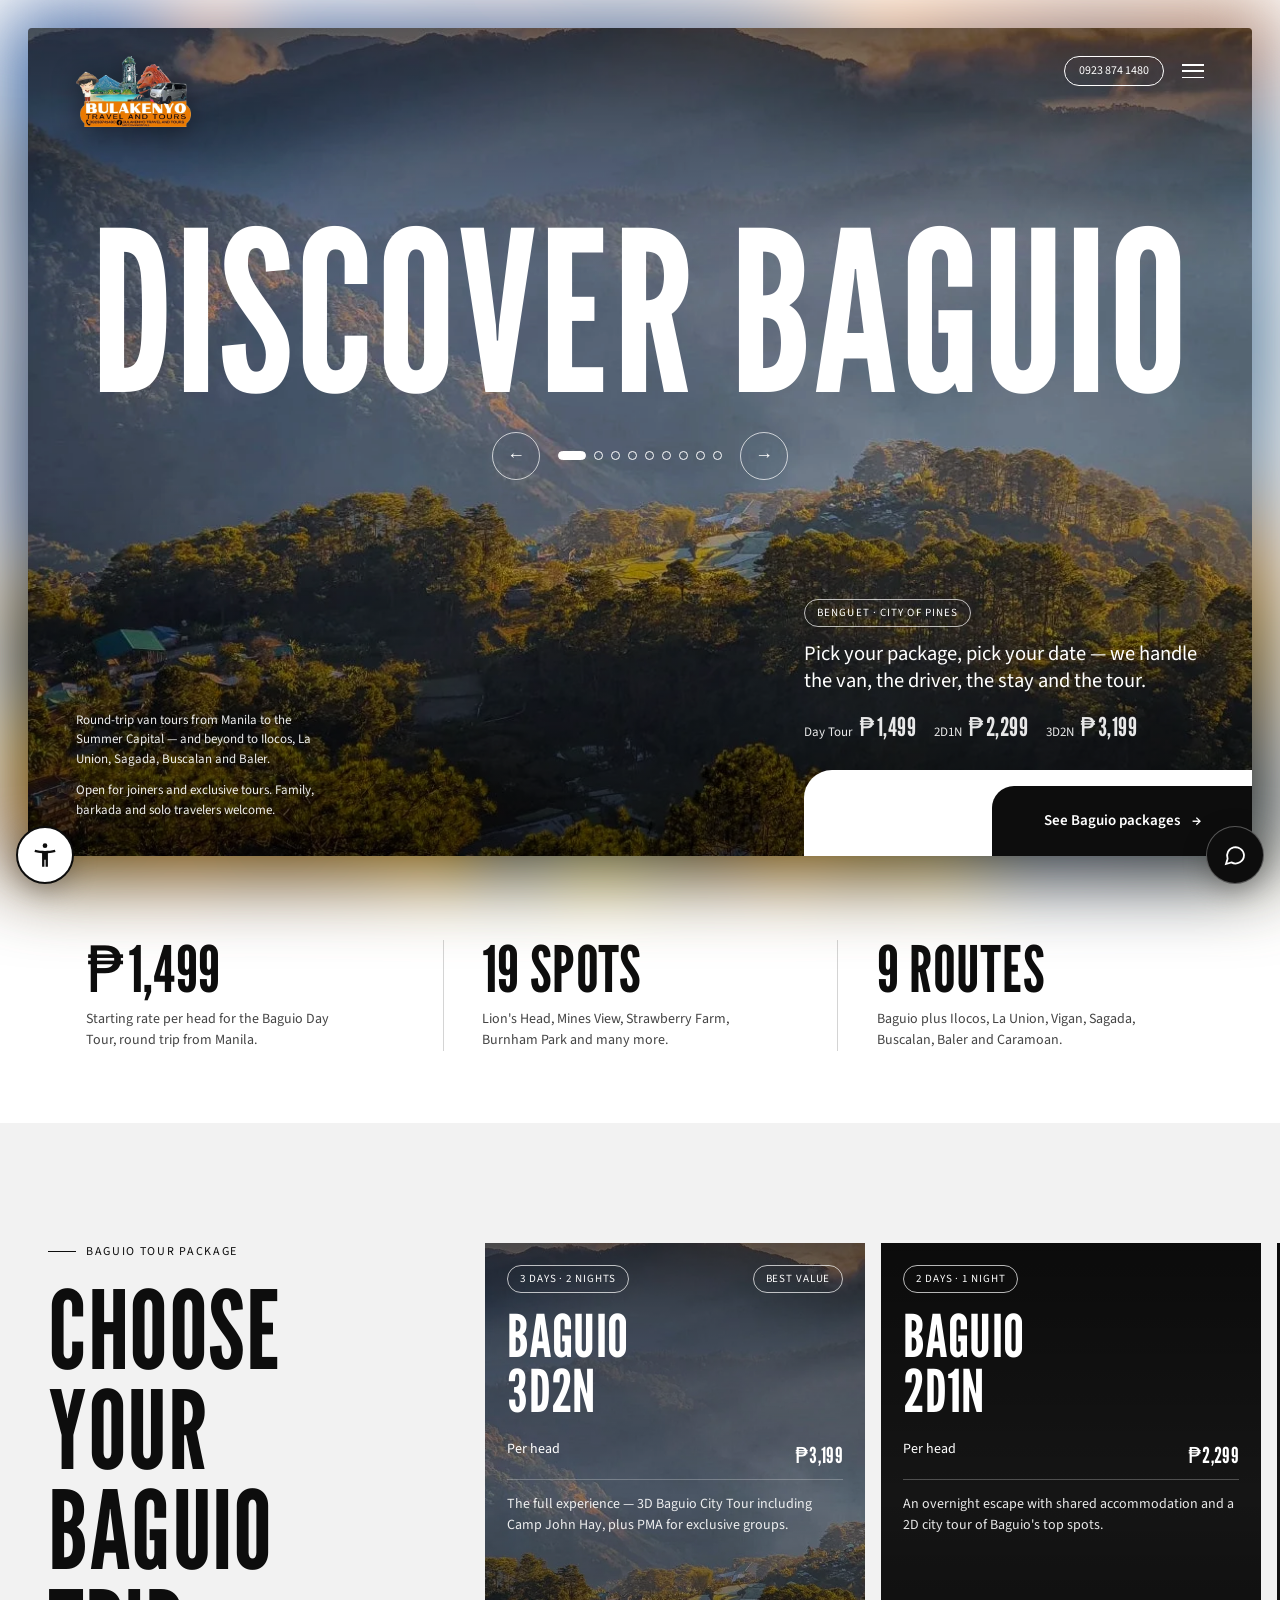
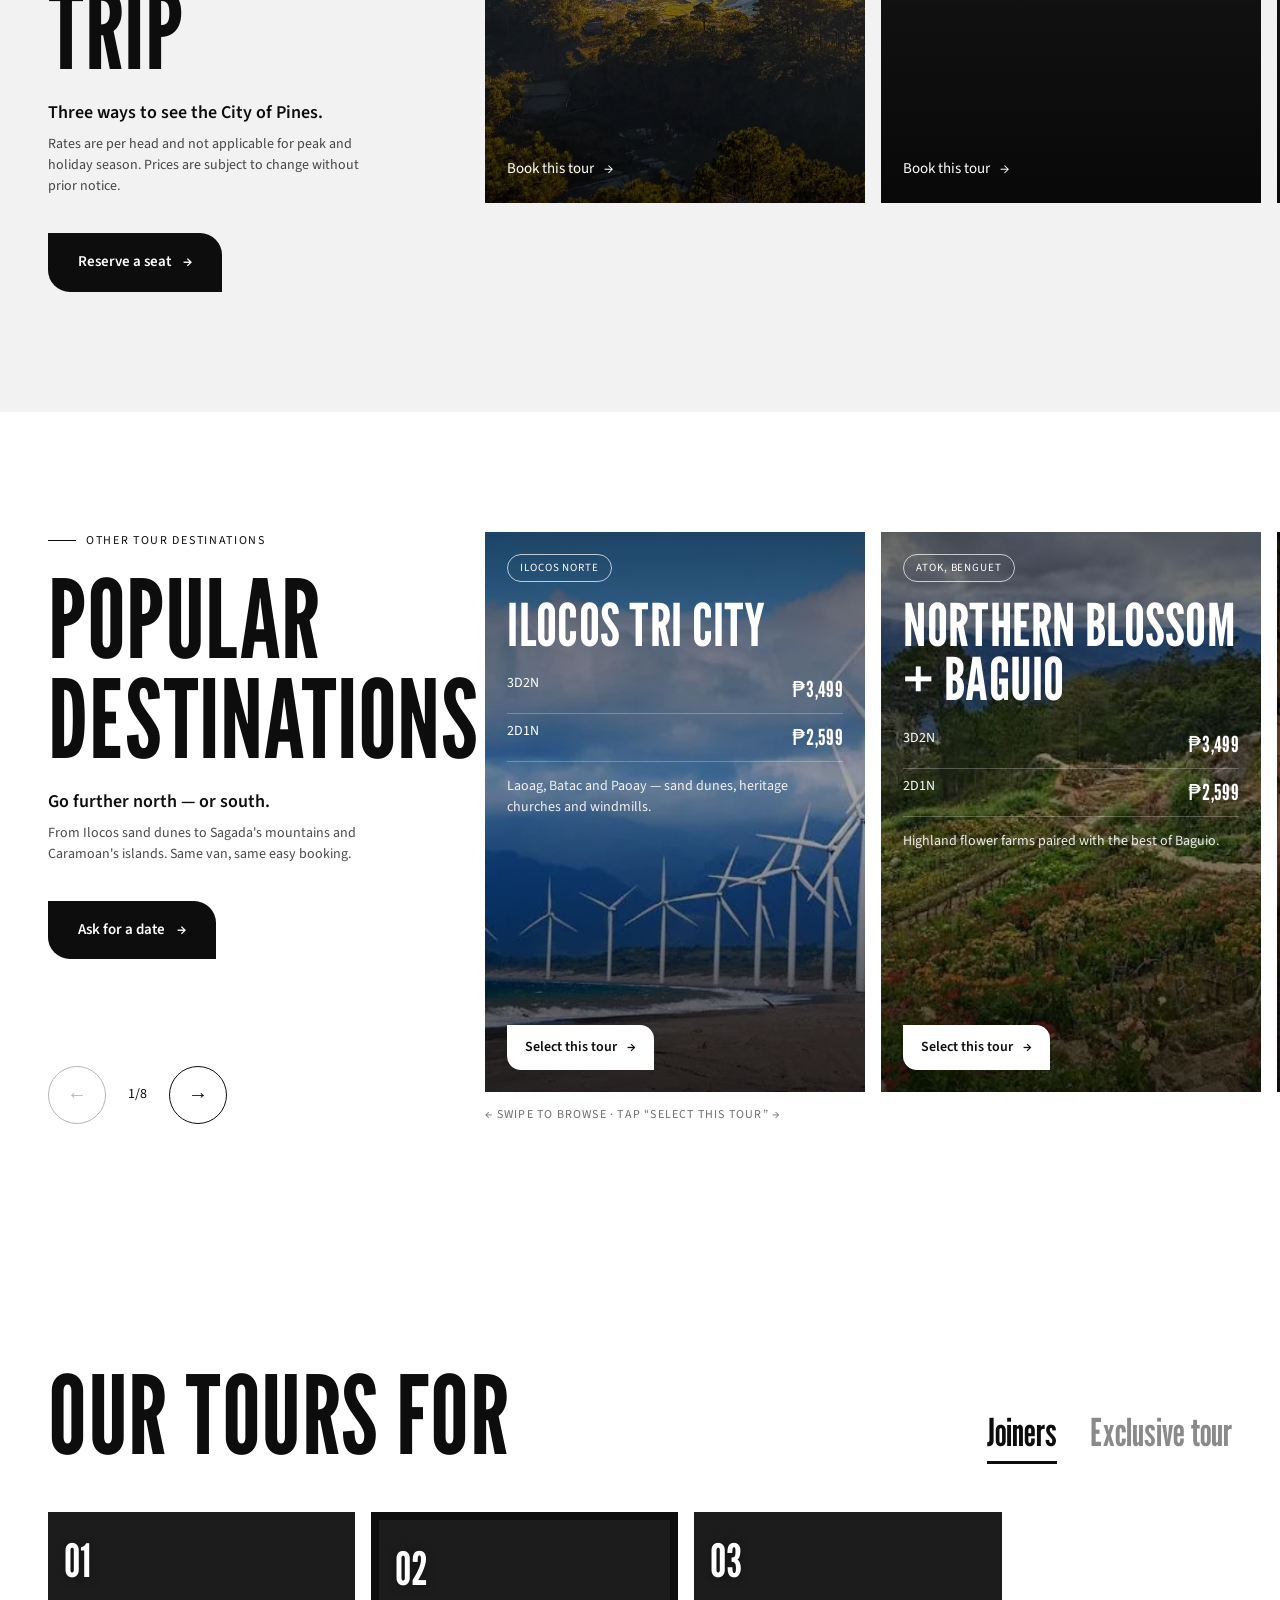
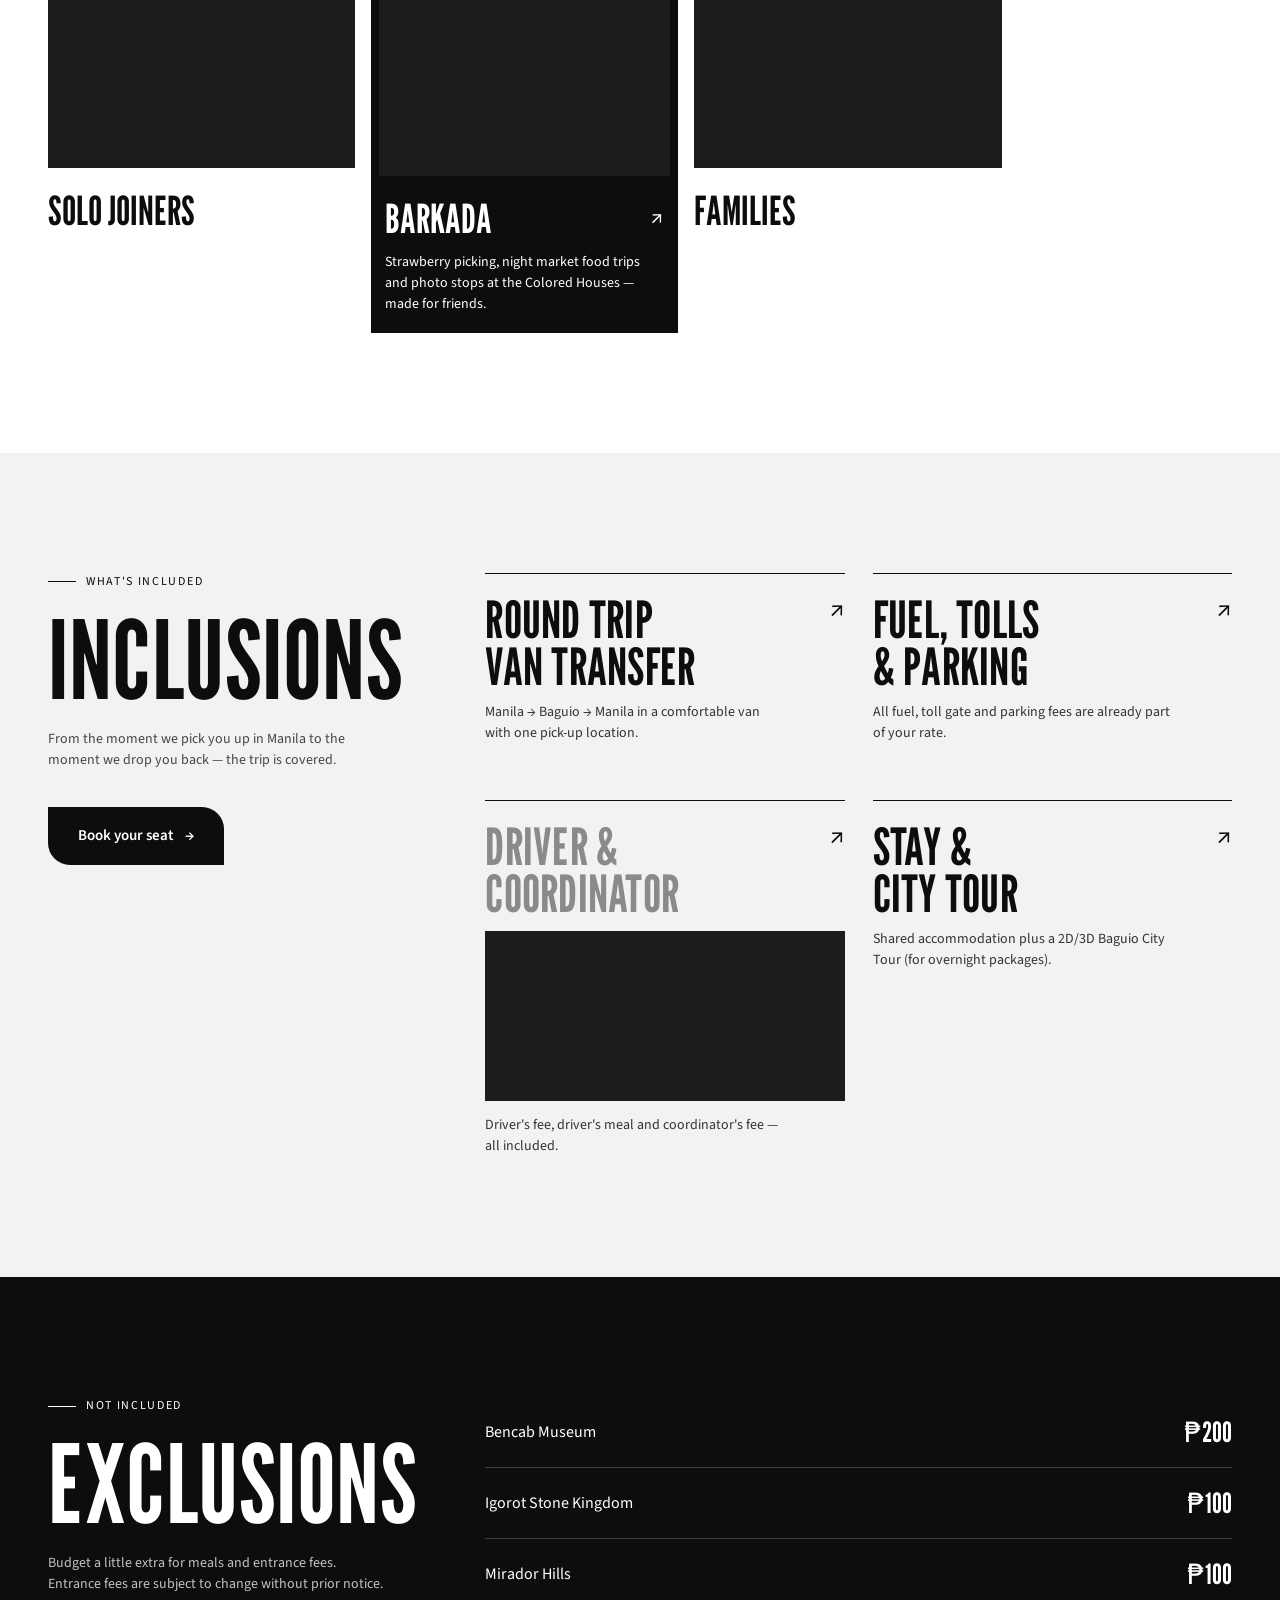
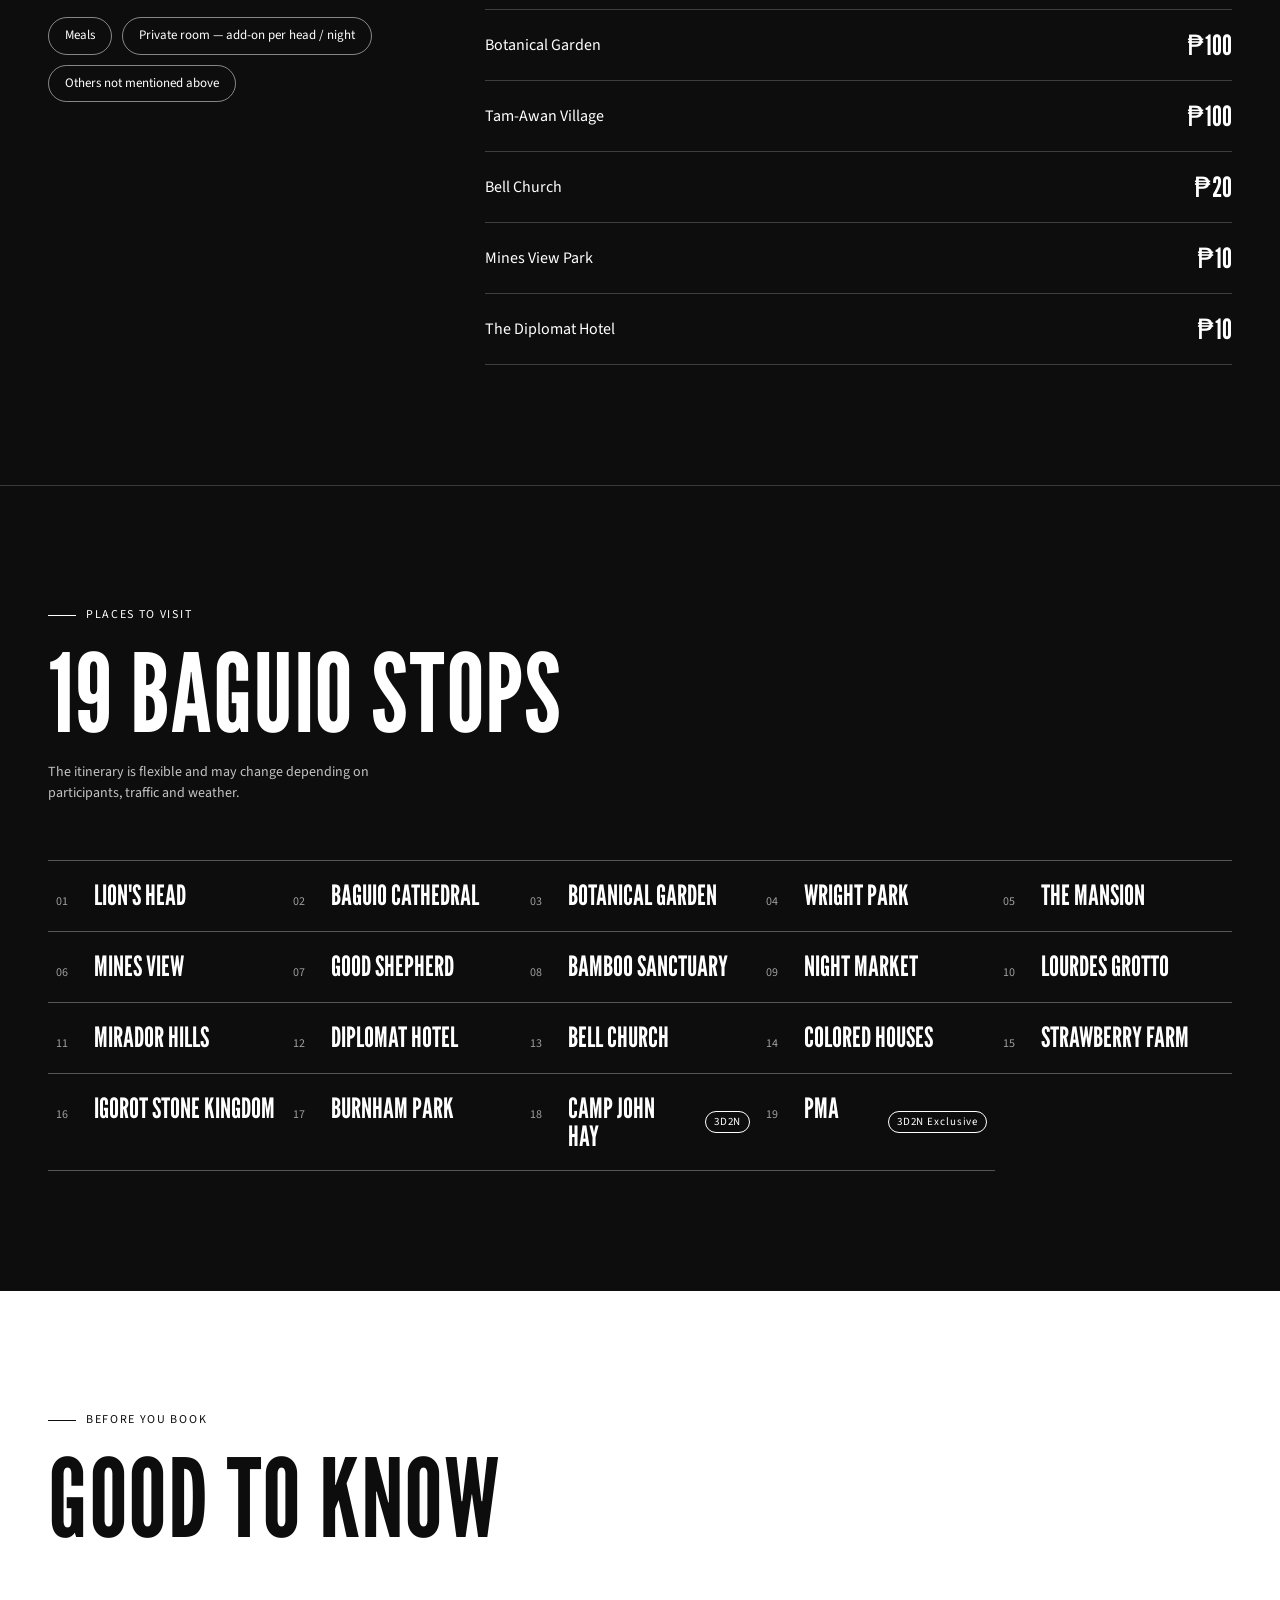
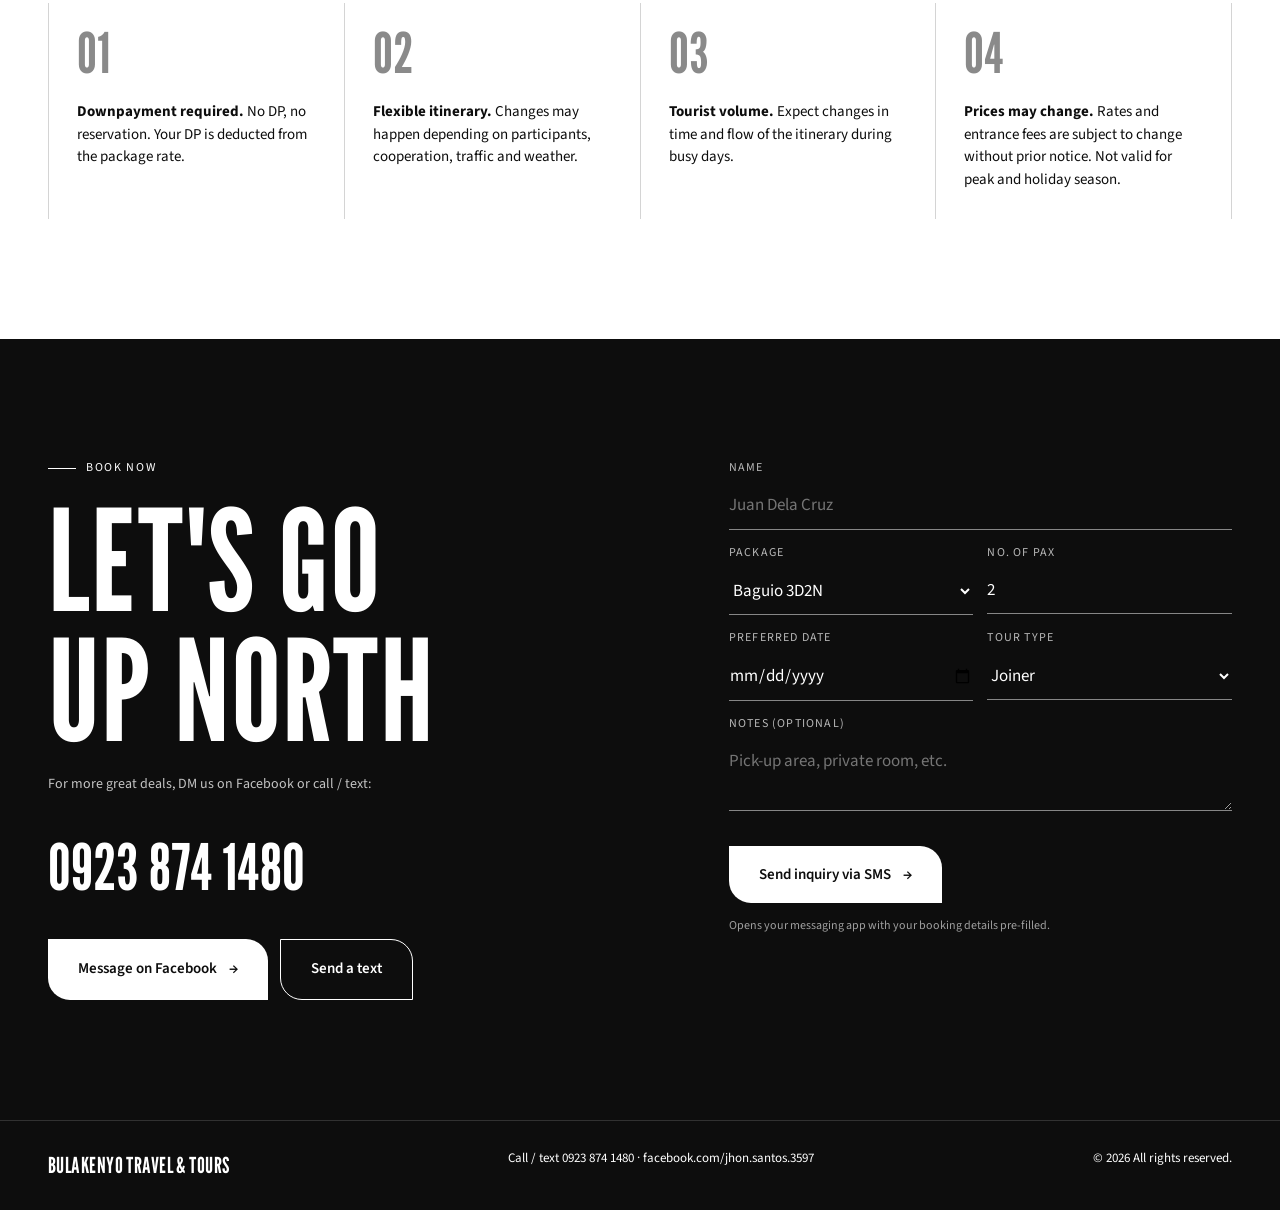
==== baguio-tours/index.html @ 8945a908 "Add glow behind hero, smaller logo, SEO meta and structured data, phone tweaks Co-Authored-By: Claud" ====
<!doctype html>
<html lang="en-PH">
<head>
<meta charset="utf-8">
<meta name="viewport" content="width=device-width, initial-scale=1, viewport-fit=cover">
<title>Baguio Tour Package from Manila ₱1,499 | Bulakenyo Travel and Tours</title>
<meta name="description" content="Baguio tour packages from Manila by van: Day Tour ₱1,499, 2D1N ₱2,299, 3D2N ₱3,199. Joiners and exclusive tours to Baguio, Ilocos, Vigan, La Union, Sagada, Buscalan, Baler and Caramoan. Call 0923 874 1480.">
<meta name="keywords" content="Baguio tour package, Baguio joiners, Baguio day tour, Baguio 3D2N, Baguio van tour from Manila, Ilocos tour, Vigan tour, La Union tour, Sagada tour, Buscalan tour, Baler tour, Caramoan tour, Bulakenyo Travel and Tours">
<meta name="robots" content="index, follow, max-image-preview:large">
<meta name="theme-color" content="#0d0d0d">
<meta name="format-detection" content="telephone=yes">
<meta property="og:type" content="website">
<meta property="og:site_name" content="Bulakenyo Travel and Tours">
<meta property="og:locale" content="en_PH">
<meta property="og:title" content="Baguio Tour Package from Manila ₱1,499 | Bulakenyo Travel and Tours">
<meta property="og:description" content="Day Tour ₱1,499 · 2D1N ₱2,299 · 3D2N ₱3,199. Joiners & exclusive van tours to Baguio, Ilocos, La Union, Sagada, Buscalan, Baler and more.">
<meta property="og:image" content="images/share.jpg">
<meta property="og:image:width" content="1200">
<meta property="og:image:height" content="630">
<meta name="twitter:card" content="summary_large_image">
<link rel="icon" type="image/png" href="favicon.png">
<link rel="apple-touch-icon" href="apple-touch-icon.png">
<link rel="preload" as="image" href="images/baguio.webp" fetchpriority="high">
<script type="application/ld+json">
{
 "@context": "https://schema.org",
 "@type": "TravelAgency",
 "name": "Bulakenyo Travel and Tours",
 "alternateName": "Santos Van Rentals",
 "description": "Van tours from Manila to Baguio, Ilocos, Vigan, La Union, Sagada, Buscalan, Baler and Caramoan. Joiners and exclusive tours for families, barkada and solo travelers.",
 "telephone": "+63-923-874-1480",
 "image": "images/share.jpg",
 "logo": "logo.webp",
 "priceRange": "₱1,499 – ₱5,499",
 "address": {
  "@type": "PostalAddress",
  "addressRegion": "Bulacan",
  "addressCountry": "PH"
 },
 "areaServed": "Philippines",
 "sameAs": [
  "https://www.facebook.com/jhon.santos.3597"
 ],
 "makesOffer": [
  {
   "@type": "Offer",
   "priceCurrency": "PHP",
   "price": "1499",
   "itemOffered": {
    "@type": "TouristTrip",
    "name": "Baguio Day Tour",
    "touristType": [
     "Families",
     "Barkada",
     "Solo travelers"
    ]
   }
  },
  {
   "@type": "Offer",
   "priceCurrency": "PHP",
   "price": "2299",
   "itemOffered": {
    "@type": "TouristTrip",
    "name": "Baguio 2D1N",
    "touristType": [
     "Families",
     "Barkada",
     "Solo travelers"
    ]
   }
  },
  {
   "@type": "Offer",
   "priceCurrency": "PHP",
   "price": "3199",
   "itemOffered": {
    "@type": "TouristTrip",
    "name": "Baguio 3D2N",
    "touristType": [
     "Families",
     "Barkada",
     "Solo travelers"
    ]
   }
  },
  {
   "@type": "Offer",
   "priceCurrency": "PHP",
   "price": "2599",
   "itemOffered": {
    "@type": "TouristTrip",
    "name": "Ilocos Tri City 2D1N",
    "touristType": [
     "Families",
     "Barkada",
     "Solo travelers"
    ]
   }
  },
  {
   "@type": "Offer",
   "priceCurrency": "PHP",
   "price": "3499",
   "itemOffered": {
    "@type": "TouristTrip",
    "name": "Ilocos Tri City 3D2N",
    "touristType": [
     "Families",
     "Barkada",
     "Solo travelers"
    ]
   }
  },
  {
   "@type": "Offer",
   "priceCurrency": "PHP",
   "price": "2599",
   "itemOffered": {
    "@type": "TouristTrip",
    "name": "Northern Blossom + Baguio 2D1N",
    "touristType": [
     "Families",
     "Barkada",
     "Solo travelers"
    ]
   }
  },
  {
   "@type": "Offer",
   "priceCurrency": "PHP",
   "price": "3499",
   "itemOffered": {
    "@type": "TouristTrip",
    "name": "Northern Blossom + Baguio 3D2N",
    "touristType": [
     "Families",
     "Barkada",
     "Solo travelers"
    ]
   }
  },
  {
   "@type": "Offer",
   "priceCurrency": "PHP",
   "price": "3599",
   "itemOffered": {
    "@type": "TouristTrip",
    "name": "Vigan + Baguio 3D2N",
    "touristType": [
     "Families",
     "Barkada",
     "Solo travelers"
    ]
   }
  },
  {
   "@type": "Offer",
   "priceCurrency": "PHP",
   "price": "2599",
   "itemOffered": {
    "@type": "TouristTrip",
    "name": "La Union 2D1N",
    "touristType": [
     "Families",
     "Barkada",
     "Solo travelers"
    ]
   }
  },
  {
   "@type": "Offer",
   "priceCurrency": "PHP",
   "price": "3499",
   "itemOffered": {
    "@type": "TouristTrip",
    "name": "La Union 3D2N",
    "touristType": [
     "Families",
     "Barkada",
     "Solo travelers"
    ]
   }
  },
  {
   "@type": "Offer",
   "priceCurrency": "PHP",
   "price": "2599",
   "itemOffered": {
    "@type": "TouristTrip",
    "name": "Sagada + Banaue + Baguio 2D1N",
    "touristType": [
     "Families",
     "Barkada",
     "Solo travelers"
    ]
   }
  },
  {
   "@type": "Offer",
   "priceCurrency": "PHP",
   "price": "3499",
   "itemOffered": {
    "@type": "TouristTrip",
    "name": "Sagada + Banaue + Baguio 3D2N",
    "touristType": [
     "Families",
     "Barkada",
     "Solo travelers"
    ]
   }
  },
  {
   "@type": "Offer",
   "priceCurrency": "PHP",
   "price": "3899",
   "itemOffered": {
    "@type": "TouristTrip",
    "name": "Buscalan 2D1N",
    "touristType": [
     "Families",
     "Barkada",
     "Solo travelers"
    ]
   }
  },
  {
   "@type": "Offer",
   "priceCurrency": "PHP",
   "price": "4999",
   "itemOffered": {
    "@type": "TouristTrip",
    "name": "Buscalan + Sagada 3D2N",
    "touristType": [
     "Families",
     "Barkada",
     "Solo travelers"
    ]
   }
  },
  {
   "@type": "Offer",
   "priceCurrency": "PHP",
   "price": "2499",
   "itemOffered": {
    "@type": "TouristTrip",
    "name": "Baler 2D1N",
    "touristType": [
     "Families",
     "Barkada",
     "Solo travelers"
    ]
   }
  },
  {
   "@type": "Offer",
   "priceCurrency": "PHP",
   "price": "3299",
   "itemOffered": {
    "@type": "TouristTrip",
    "name": "Baler 3D2N",
    "touristType": [
     "Families",
     "Barkada",
     "Solo travelers"
    ]
   }
  },
  {
   "@type": "Offer",
   "priceCurrency": "PHP",
   "price": "5499",
   "itemOffered": {
    "@type": "TouristTrip",
    "name": "Caramoan + Albay 3D2N",
    "touristType": [
     "Families",
     "Barkada",
     "Solo travelers"
    ]
   }
  }
 ]
}
</script>
<link rel="preconnect" href="https://fonts.googleapis.com">
<link rel="preconnect" href="https://fonts.gstatic.com" crossorigin>
<link href="https://fonts.googleapis.com/css2?family=League+Gothic&family=Source+Sans+3:wght@400;600;700&display=swap" rel="stylesheet">
<style>
  :root{
    --fs:1;
    --black:#0d0d0d; --white:#ffffff; --off:#f2f2f2; --gray:#8a8a8a; --line:#d4d4d4;
    --display:'League Gothic', Impact, 'Arial Narrow', sans-serif;
    --body:'Source Sans 3', system-ui, sans-serif;
    --pad:clamp(16px,4vw,48px);
  }
  *{box-sizing:border-box;margin:0;padding:0}
  html{scroll-behavior:smooth}
  body{-webkit-tap-highlight-color:transparent;text-size-adjust:100%;-webkit-text-size-adjust:100%;font-family:var(--body);background:var(--white);color:var(--black);line-height:1.5;-webkit-font-smoothing:antialiased;overflow-x:hidden}
  img{display:block;max-width:100%}
  a{color:inherit;text-decoration:none}
  .display{font-family:var(--display);font-weight:400;text-transform:uppercase;line-height:.92;letter-spacing:.005em}
  .wrap{padding:0 var(--pad)}
  section{position:relative}
  .ph{background:#1c1c1c center/cover no-repeat}  /* fallback when an image fails to load */

  /* ---------- Header ---------- */
  header{position:absolute;inset:0 0 auto 0;z-index:20;display:grid;grid-template-columns:1fr auto;align-items:start;gap:24px;padding:28px var(--pad)}
  header.dark{color:var(--black)}
  .brand{display:inline-block;justify-self:start}
  .brand img{filter:drop-shadow(0 4px 14px rgba(0,0,0,.45))}
  .brand img{width:clamp(96px,9vw,140px);height:auto}
  .logo{font-family:var(--display);font-size:calc((28px) * var(--fs));letter-spacing:.02em;text-transform:uppercase}
  .logo sup{font-family:var(--body);font-size:calc((11px) * var(--fs));vertical-align:super;margin-left:2px}
  nav.links{display:grid;grid-template-columns:repeat(2,auto);gap:4px 64px;font-size:calc((12px) * var(--fs));letter-spacing:.08em;text-transform:uppercase}
  nav.links a:hover{text-decoration:underline}
  .head-right{display:flex;justify-content:flex-end;align-items:center;gap:18px}
  .pill{border:1px solid currentColor;border-radius:999px;padding:5px 14px;font-size:calc((12px) * var(--fs))}
  .burger{width:44px;height:44px;padding:15px 11px;margin:-15px -11px;display:flex;flex-direction:column;justify-content:space-between;background:none;border:0;cursor:pointer;color:inherit}
  .burger span{height:1.5px;background:currentColor;width:100%}
  .mobile-menu{position:fixed;inset:0;background:var(--black);color:var(--white);z-index:50;display:flex;flex-direction:column;padding:28px var(--pad);transform:translateY(-100%);transition:transform .45s cubic-bezier(.7,0,.2,1)}
  .mobile-menu.open{transform:none}
  .mobile-menu .top{display:flex;justify-content:space-between;align-items:center}
  .mobile-menu ul{list-style:none;margin-top:48px}
  .mobile-menu li a{font-family:var(--display);font-size:calc((clamp(44px,9vw,84px)) * var(--fs));text-transform:uppercase;line-height:1.05;display:block}
  .mobile-menu li a:hover{color:var(--gray)}
  .close{background:none;border:0;color:inherit;font-size:calc((30px) * var(--fs));cursor:pointer;line-height:1;min-width:44px;min-height:44px}

  /* ---------- Buttons ---------- */
  .btn{display:inline-flex;align-items:center;gap:12px;background:var(--black);color:var(--white);padding:18px 30px;border-radius:0 22px 0 22px;font-weight:600;font-size:calc((15px) * var(--fs));transition:transform .2s, background .2s;border:0;cursor:pointer;font-family:var(--body)}
  .btn:hover{transform:translateY(-2px)}
  .btn.light{background:var(--white);color:var(--black)}
  .btn.outline{background:transparent;color:inherit;border:1px solid currentColor}
  .arrow{display:inline-block;transition:transform .2s}
  .btn:hover .arrow,.card-link:hover .arrow{transform:translateX(4px)}

  /* ---------- Hero ---------- */
  .hero-frame{position:relative;padding:28px;background:var(--white);isolation:isolate}
  .hero-glow{position:absolute;inset:16px;z-index:-1;pointer-events:none}
  .hero-glow span{position:absolute;inset:0;background:center/cover no-repeat;filter:blur(38px) saturate(1.6) brightness(1.1);opacity:0;transform:scale(1.02);transition:opacity 1.2s ease}
  .hero-glow span.on{opacity:1;animation:glow 6s ease-in-out infinite alternate}
  @keyframes glow{from{transform:scale(1.01);filter:blur(34px) saturate(1.5) brightness(1.05)}to{transform:scale(1.045);filter:blur(46px) saturate(1.8) brightness(1.2)}}
  .hero{position:relative;min-height:max(600px,92vh);min-height:max(600px,92svh);border-radius:4px;overflow:hidden;color:var(--white);display:flex;flex-direction:column;justify-content:flex-end}
  .hero .bg{position:absolute;inset:0;filter:brightness(.85) saturate(1.08);opacity:0;transform:scale(1.06);transition:opacity 1s ease, transform 6s ease}
  .hero .bg.on{opacity:1;transform:scale(1)}
  .hero{touch-action:pan-y;user-select:none}
  .hero .swap{transition:opacity .35s ease, transform .35s ease}
  .hero.changing .swap{opacity:0;transform:translateY(14px)}
  .hero-ctrl{display:flex;align-items:center;justify-content:center;gap:18px;margin:18px 0 auto;font-size:13px;letter-spacing:.1em}
  .hero-ctrl .circle{width:48px;height:48px;border-color:rgba(255,255,255,.7);font-size:18px}
  .hero-ctrl .circle:hover{background:var(--white);color:var(--black)}
  .dots{display:flex;gap:8px}
  .dots button{width:9px;height:9px;border-radius:50%;border:1px solid var(--white);background:transparent;cursor:pointer;padding:0;transition:width .3s, background .3s;position:relative}
  .dots button::after{content:"";position:absolute;inset:-12px -4px}
  .dots button[aria-current="true"]{background:var(--white);width:28px;border-radius:6px}
  .hero-tag{display:inline-block;border:1px solid rgba(255,255,255,.7);border-radius:999px;padding:5px 12px;font-size:11px;letter-spacing:.1em;text-transform:uppercase;margin-bottom:14px}
  .hero-prices{list-style:none;display:flex;flex-wrap:wrap;gap:6px 18px;margin-bottom:24px}
  .hero-prices li{font-size:13px;opacity:.9}
  .hero-prices b{font-family:var(--display);font-weight:400;font-size:26px;margin-left:6px;letter-spacing:.02em}
  .hero .bg img{width:100%;height:100%;object-fit:cover}
  .hero::after{content:"";position:absolute;inset:0;background:linear-gradient(180deg,rgba(0,0,0,.45) 0%,rgba(0,0,0,0) 30%,rgba(0,0,0,0) 55%,rgba(0,0,0,.6) 100%)}
  .hero > *{position:relative;z-index:2}
  .hero > header{position:absolute;z-index:20}
  .hero > #heroBgs{position:absolute;inset:0;z-index:0}
  .hero h1{--len:15;font-size:calc((clamp(64px,min(17.5vw,calc(262vw / var(--len))),300px)) * var(--fs));text-align:center;padding:0 12px;margin-top:clamp(150px,20vh,210px)}
  .hero-bottom{display:grid;grid-template-columns:1fr 1fr;align-items:end;gap:32px;padding:0 var(--pad) 0}
  .hero-left{font-size:calc((13px) * var(--fs));max-width:250px;padding-bottom:36px;opacity:.92}
  .hero-left p+p{margin-top:12px}
  .hero-right{justify-self:end;max-width:400px}
  .hero-right .lead{font-size:calc((clamp(18px,1.6vw,22px)) * var(--fs));line-height:1.3;margin-bottom:12px}
  .hero-right .small{font-size:calc((13px) * var(--fs));opacity:.85;margin-bottom:28px}
  .hero-cta{background:var(--white);padding:16px 0 0 16px;border-radius:28px 0 0 0;display:flex;justify-content:flex-end;margin-right:calc(var(--pad)*-1)}
  .hero-cta .btn{min-width:260px;justify-content:center;padding:24px 36px;border-radius:0 0 0 0;border-top-left-radius:22px;border-bottom-right-radius:22px}

  .stats{display:grid;grid-template-columns:repeat(3,1fr);padding:56px var(--pad) 72px;background:var(--white)}
  .stat{padding:0 clamp(16px,3vw,48px);border-left:1px solid var(--line)}
  .stat:first-child{border-left:0}
  .stat h3{font-size:calc((clamp(44px,5vw,64px)) * var(--fs));margin-bottom:10px}
  .stat p{font-size:calc((14px) * var(--fs));color:#444;max-width:260px}

  /* ---------- Section heads ---------- */
  .sec{padding:120px var(--pad)}
  .sec.black{background:var(--black);color:var(--white)}
  .sec.off{background:var(--off)}
  .sec.black + .sec.black{border-top:1px solid rgba(255,255,255,.18)}
  .kicker{font-size:calc((12px) * var(--fs));letter-spacing:.14em;text-transform:uppercase;margin-bottom:18px;display:flex;align-items:center;gap:10px}
  .kicker::before{content:"";width:28px;height:1px;background:currentColor}
  .h2{font-size:calc((clamp(64px,8.5vw,128px)) * var(--fs))}
  .sub{font-size:calc((18px) * var(--fs));margin:20px 0 8px;font-weight:600}
  .muted{font-size:calc((14px) * var(--fs));opacity:.75;max-width:340px}

  /* ---------- Packages (Popular Destinations layout) ---------- */
  .split{display:grid;grid-template-columns:minmax(280px,.8fr) 1.6fr;gap:clamp(32px,5vw,80px);align-items:stretch}
  .split > *{min-width:0}
  .split-left{display:flex;flex-direction:column}
  .split-left .btn{margin-top:36px;align-self:flex-start}
  .slider-nav{display:flex;align-items:center;gap:22px;margin-top:auto;padding-top:56px;font-size:calc((14px) * var(--fs))}
  .circle{width:58px;height:58px;border-radius:50%;border:1px solid currentColor;background:none;color:inherit;display:grid;place-items:center;cursor:pointer;font-size:calc((20px) * var(--fs));transition:background .2s,color .2s,opacity .2s}
  .circle:hover:not(:disabled){background:var(--black);color:var(--white)}
  .sec.black .circle:hover:not(:disabled){background:var(--white);color:var(--black)}
  .circle:disabled{opacity:.3;cursor:default}
  .track-wrap{overflow:hidden;margin-right:calc(var(--pad)*-1)}
  .btn[hidden]{display:none}
  .track-wrap.scroll{overflow-x:auto;scrollbar-width:thin;padding-bottom:8px}
  .swiper{overflow-x:auto;scroll-snap-type:x mandatory;scroll-behavior:smooth;scrollbar-width:none;-webkit-overflow-scrolling:touch;margin-right:calc(var(--pad)*-1);padding-right:var(--pad);cursor:grab;touch-action:pan-x pan-y}
  .swiper::-webkit-scrollbar{display:none}
  .swiper.dragging{cursor:grabbing;scroll-snap-type:none;scroll-behavior:auto}
  .swiper.dragging *{pointer-events:none;user-select:none}
  .swiper .track{transition:none}
  .swiper .pcard{scroll-snap-align:start}
  .swipe-hint{font-size:calc((12px) * var(--fs));letter-spacing:.1em;text-transform:uppercase;opacity:.6;margin-top:14px;display:flex;align-items:center;gap:8px}
  .select-btn{margin-top:auto;align-self:flex-start;display:inline-flex;gap:10px;align-items:center;background:var(--white);color:var(--black);border:0;font:inherit;font-weight:600;font-size:calc((14px) * var(--fs));padding:12px 18px;border-radius:0 14px 0 14px;cursor:pointer;transition:background .2s,color .2s}
  .select-btn:hover{background:#e6e6e6}
  .pcard.selected{outline:3px solid var(--black);outline-offset:-3px}
  .pcard.selected .select-btn{background:var(--black);color:var(--white);box-shadow:0 0 0 1px var(--white)}
  .pcard .check{position:absolute;top:22px;right:22px;width:34px;height:34px;border-radius:50%;background:var(--white);color:var(--black);display:none;place-items:center;font-weight:700}
  .pcard.selected .check{display:grid}
  .pcard > .check.check{position:absolute}
  .track{display:flex;gap:16px;transition:transform .6s cubic-bezier(.65,0,.25,1)}
  .pcard{flex:0 0 clamp(270px,30vw,380px);height:clamp(460px,52vw,560px);position:relative;overflow:hidden;color:var(--white);display:flex;flex-direction:column;padding:22px}
  .pcard .ph{position:absolute;inset:0;transition:transform .8s}
  .pcard .ph::after{content:"";position:absolute;inset:0;background:linear-gradient(180deg,rgba(0,0,0,.6) 0%,rgba(0,0,0,.25) 45%,rgba(0,0,0,.7) 100%)}
  .pcard .ph img{width:100%;height:100%;object-fit:cover}
  .pcard:hover .ph{transform:scale(1.05)}
  .pcard > *:not(.ph){position:relative}
  .tag{display:inline-block;border:1px solid rgba(255,255,255,.7);border-radius:999px;font-size:calc((11px) * var(--fs));padding:5px 12px;letter-spacing:.08em;text-transform:uppercase}
  .pcard-top{display:flex;justify-content:space-between;align-items:flex-start;gap:12px}
  .pcard h3{font-size:calc((clamp(46px,4.6vw,62px)) * var(--fs));margin:16px 0 14px}
  .price-list{list-style:none;font-size:calc((14px) * var(--fs));margin-bottom:14px}
  .price-list li{display:flex;justify-content:space-between;border-bottom:1px solid rgba(255,255,255,.25);padding:7px 0}
  .price-list b{font-family:var(--display);font-size:calc((22px) * var(--fs));font-weight:400;letter-spacing:.02em}
  .pcard p{font-size:calc((14px) * var(--fs));opacity:.9}
  .card-link{display:inline-flex;gap:10px;align-items:center;margin-top:auto;padding-top:18px;font-size:calc((15px) * var(--fs))}

  /* ---------- Inclusions (Services layout) ---------- */
  .svc-grid{display:grid;grid-template-columns:1fr 1fr;gap:56px 28px}
  .svc{border-top:1px solid var(--black);padding-top:22px;position:relative}
  .svc h3{font-size:calc((clamp(40px,4vw,58px)) * var(--fs));padding-right:40px;margin-bottom:12px}
  .svc .ne{position:absolute;right:0;top:22px;font-size:calc((26px) * var(--fs));line-height:1}
  .svc p{font-size:calc((14px) * var(--fs));max-width:300px;color:#333}
  .svc.feature h3{color:var(--gray)}
  .svc .ph{height:170px;margin:14px 0}
  .svc .ph img{width:100%;height:100%;object-fit:cover}

  .excl{display:grid;grid-template-columns:minmax(280px,.8fr) 1.6fr;gap:clamp(32px,5vw,80px);margin-top:120px}
  .fee-table{width:100%;border-collapse:collapse}
  .fee-table td{padding:14px 0;border-bottom:1px solid rgba(255,255,255,.2);font-size:calc((16px) * var(--fs))}
  .fee-table td:last-child{text-align:right;font-family:var(--display);font-size:calc((28px) * var(--fs))}
  .excl-list{list-style:none;display:flex;flex-wrap:wrap;gap:10px;margin:22px 0 0}
  .excl-list li{border:1px solid rgba(255,255,255,.5);border-radius:999px;padding:8px 16px;font-size:calc((13px) * var(--fs))}

  /* ---------- Tours For (tabs + numbered cards) ---------- */
  .tours-head{display:flex;justify-content:space-between;align-items:flex-end;flex-wrap:wrap;gap:24px;margin-bottom:48px}
  .tabs{display:flex;gap:clamp(16px,2.6vw,36px);flex-wrap:wrap}
  .tab{font-family:var(--display);font-size:calc((clamp(30px,3vw,42px)) * var(--fs));background:none;border:0;color:var(--gray);cursor:pointer;padding-bottom:6px;border-bottom:3px solid transparent;transition:color .2s}
  .tab:hover{color:var(--black)}
  .tab.active{color:var(--black);border-color:var(--black)}
  .who-track-wrap{overflow:hidden;margin-right:calc(var(--pad)*-1)}
  .who-track{display:flex;gap:16px;transition:transform .6s cubic-bezier(.65,0,.25,1)}
  .who{flex:0 0 clamp(260px,24vw,330px);cursor:pointer}
  .who .ph{height:clamp(220px,20vw,260px);position:relative}
  .who .ph img{width:100%;height:100%;object-fit:cover}
  .who .num{position:absolute;top:14px;left:16px;font-family:var(--display);font-size:calc((46px) * var(--fs));color:var(--white);text-shadow:0 1px 10px rgba(0,0,0,.4)}
  .who h4{font-family:var(--display);font-weight:400;font-size:calc((40px) * var(--fs));text-transform:uppercase;margin-top:12px;display:flex;justify-content:space-between;align-items:center}
  .who h4 .ne{font-family:var(--body);font-size:calc((22px) * var(--fs));opacity:0}
  .who .desc{font-size:calc((14px) * var(--fs));max-height:0;overflow:hidden;transition:max-height .45s, padding .45s;color:var(--white)}
  .who.active{background:var(--black);color:var(--white);padding:8px}
  .who.active h4{padding:0 6px}
  .who.active h4 .ne{opacity:1}
  .who.active .desc{max-height:240px;padding:4px 6px 10px}
  .tab-panel{display:none}
  .tab-panel.active{display:block}

  /* ---------- Places ---------- */
  .places{display:grid;grid-template-columns:repeat(auto-fill,minmax(220px,1fr));border-top:1px solid rgba(255,255,255,.3);margin-top:56px}
  .place{display:flex;gap:16px;align-items:baseline;padding:20px 8px;border-bottom:1px solid rgba(255,255,255,.3);transition:background .2s,color .2s}
  .place:hover{background:var(--white);color:var(--black)}
  .place span{font-size:calc((12px) * var(--fs));opacity:.6;min-width:22px}
  .place b{font-family:var(--display);font-weight:400;font-size:calc((28px) * var(--fs));text-transform:uppercase;line-height:1}
  .place em{font-style:normal;font-size:calc((11px) * var(--fs));letter-spacing:.08em;border:1px solid currentColor;border-radius:999px;padding:2px 8px;margin-left:auto;white-space:nowrap;align-self:center}

  /* ---------- Notes ---------- */
  .notes{display:grid;grid-template-columns:repeat(auto-fit,minmax(240px,1fr));gap:0;margin-top:56px;border-left:1px solid var(--line)}
  .note{padding:8px 28px 28px;border-right:1px solid var(--line)}
  .note .n{font-family:var(--display);font-size:calc((56px) * var(--fs));color:var(--gray)}
  .note p{font-size:calc((15px) * var(--fs));margin-top:6px}

  /* ---------- Contact ---------- */
  .contact{display:grid;grid-template-columns:1.2fr 1fr;gap:clamp(32px,6vw,96px);align-items:start}
  .contact .h2{font-size:calc((clamp(72px,11vw,170px)) * var(--fs))}
  .phone{font-family:var(--display);font-size:calc((clamp(40px,5vw,64px)) * var(--fs));display:block;margin:24px 0 8px}
  .phone:hover{text-decoration:underline}
  form{display:grid;gap:14px}
  label{font-size:calc((12px) * var(--fs));letter-spacing:.1em;text-transform:uppercase;opacity:.7;display:block;margin-bottom:6px}
  input,select,textarea{width:100%;background:transparent;border:0;border-bottom:1px solid rgba(255,255,255,.5);color:var(--white);font:inherit;font-size:calc((17px) * var(--fs));padding:10px 0;border-radius:0}
  select option{color:var(--black)}
  input:focus,select:focus,textarea:focus{outline:none;border-color:var(--white)}
  .row2{display:grid;grid-template-columns:1fr 1fr;gap:14px}
  form .btn{margin-top:14px;justify-self:start}
  .form-note{font-size:calc((12px) * var(--fs));opacity:.6}

  footer{background:var(--black);color:var(--white);padding:28px var(--pad);border-top:1px solid rgba(255,255,255,.15);display:flex;justify-content:space-between;flex-wrap:wrap;gap:12px;font-size:calc((13px) * var(--fs))}
  footer .logo{font-size:calc((22px) * var(--fs))}

  .float-cta{position:fixed;right:calc(16px + env(safe-area-inset-right,0px));bottom:calc(16px + env(safe-area-inset-bottom,0px));z-index:40;width:58px;height:58px;border-radius:50%;background:var(--black);color:var(--white);display:grid;place-items:center;box-shadow:0 6px 24px rgba(0,0,0,.25);border:1px solid rgba(255,255,255,.3)}
  .float-cta svg{width:24px;height:24px}

  .reveal{opacity:0;transform:translateY(28px);transition:opacity .8s, transform .8s}
  .reveal.in{opacity:1;transform:none}

  /* ---------- Responsive ---------- */
  @media (max-width:960px){
    nav.links{display:none}
    header{grid-template-columns:1fr auto}
    .split,.excl,.contact{grid-template-columns:1fr}
    .slider-nav{padding-top:28px}
    .hero-bottom{grid-template-columns:1fr}
    .hero-left{display:none}
    .hero-right{justify-self:stretch;max-width:none}
  }
  @media (max-width:640px){
    .sec{padding:80px var(--pad)}
    .stats{grid-template-columns:1fr;gap:28px;padding:40px var(--pad)}
    .stat{border-left:0;border-top:1px solid var(--line);padding:24px 0 0}
    .stat:first-child{border-top:0;padding-top:0}
    .svc-grid{grid-template-columns:1fr;gap:40px}
    .row2{grid-template-columns:1fr}
    .hero-frame{padding:14px}
    .hero-glow{inset:18px}
    .hero-glow span{filter:blur(24px) saturate(1.6)}
    .hero-glow span.on{animation:none}
    .hero h1{font-size:calc(22vw * var(--fs));margin-top:150px}
    .hero-cta .btn{min-width:0;width:100%}
    .head-right .pill{display:none}
    .excl{margin-top:80px}
  }
  @media (prefers-reduced-motion:reduce){*{transition:none!important;scroll-behavior:auto!important}.hero-glow span.on{animation:none}.reveal{opacity:1;transform:none}}

  /* ---------- Accessibility tool ---------- */
  .a11y-btn{position:fixed;left:calc(16px + env(safe-area-inset-left,0px));bottom:calc(16px + env(safe-area-inset-bottom,0px));z-index:45;width:58px;height:58px;border-radius:50%;background:var(--white);color:var(--black);border:2px solid var(--black);display:grid;place-items:center;cursor:pointer;box-shadow:0 6px 24px rgba(0,0,0,.25)}
  .a11y-btn svg{width:28px;height:28px}
  .a11y-btn:focus-visible,.a11y-panel button:focus-visible{outline:3px solid #000;outline-offset:3px}
  .a11y-panel{position:fixed;left:calc(16px + env(safe-area-inset-left,0px));bottom:calc(86px + env(safe-area-inset-bottom,0px));z-index:46;width:min(320px,calc(100vw - 32px));background:var(--white);color:var(--black);border:2px solid var(--black);border-radius:0 22px 0 22px;padding:20px;box-shadow:0 12px 40px rgba(0,0,0,.3);font-size:16px;display:none}
  .a11y-panel.open{display:block}
  .a11y-panel h5{font-family:var(--display);font-weight:400;font-size:30px;text-transform:uppercase;line-height:1;display:flex;justify-content:space-between;align-items:center}
  .a11y-panel h5 button{background:none;border:0;font-size:26px;cursor:pointer;line-height:1}
  .a11y-group{margin-top:18px}
  .a11y-group > span{display:block;font-size:12px;letter-spacing:.12em;text-transform:uppercase;color:#555;margin-bottom:8px}
  .a11y-row{display:grid;grid-template-columns:repeat(3,1fr);gap:8px}
  .a11y-row button{border:1.5px solid var(--black);background:var(--white);color:var(--black);font:inherit;font-weight:600;padding:12px 6px;cursor:pointer;border-radius:10px;min-height:48px}
  .a11y-row button:hover{background:var(--off)}
  .a11y-row button[aria-pressed="true"]{background:var(--black);color:var(--white)}
  .a11y-level{font-size:13px;color:#555;margin-top:8px;text-align:center}
  .a11y-note{font-size:12px;color:#555;margin-top:10px}
  /* hide Google Translate's own bar */
  #gt-holder,.goog-te-banner-frame,iframe.skiptranslate,#goog-gt-tt,.goog-te-balloon-frame,.VIpgJd-ZVi9od-ORHb-OEVmcd,.VIpgJd-ZVi9od-aZ2wEe-wOHMyf{display:none!important}
  body{top:0!important}
  font[style*="background-color"]{background:none!important;box-shadow:none!important}
</style>
</head>
<body>

<!-- Mobile / burger menu -->
<div class="mobile-menu" id="menu" aria-hidden="true">
  <div class="top"><span class="logo">Bulakenyo Travel &amp; Tours</span><button class="close" id="menuClose" aria-label="Close menu">×</button></div>
  <ul>
    <li><a href="#packages">Packages</a></li>
    <li><a href="#destinations">Destinations</a></li>
    <li><a href="#inclusions">Inclusions</a></li>
    <li><a href="#tours">Tours for</a></li>
    <li><a href="#places">Places</a></li>
    <li><a href="#contact">Book now</a></li>
  </ul>
</div>

<!-- ================= HERO ================= -->
<div class="hero-frame">
  <div class="hero-glow" id="heroGlow" aria-hidden="true"></div>
  <section class="hero" id="top">
    <header>
      <a href="#top" class="brand notranslate"><img src="logo.webp" alt="Bulakenyo Travel and Tours" width="700" height="429"></a>
      <div class="head-right">
        <a href="tel:09238741480" class="pill">0923 874 1480</a>
        <button class="burger" id="menuOpen" aria-label="Open menu"><span></span><span></span><span></span></button>
      </div>
    </header>

    <div id="heroBgs"></div>

    <h1 class="display swap" id="heroTitle">Discover Baguio</h1>
    <div class="hero-ctrl notranslate" aria-label="Hero slides">
      <button class="circle" id="hPrev" aria-label="Previous destination">←</button>
      <div class="dots" id="hDots"></div>
      <button class="circle" id="hNext" aria-label="Next destination">→</button>
    </div>

    <div class="hero-bottom">
      <div class="hero-left">
        <p>Round-trip van tours from Manila to the Summer Capital — and beyond to Ilocos, La Union, Sagada, Buscalan and Baler.</p>
        <p>Open for joiners and exclusive tours. Family, barkada and solo travelers welcome.</p>
      </div>
      <div class="hero-right">
        <div class="swap">
          <span class="hero-tag" id="heroTag">Benguet · City of Pines</span>
          <p class="lead" id="heroLead">Pick your package, pick your date — we handle the van, the driver, the stay and the tour.</p>
          <ul class="hero-prices" id="heroPrices"></ul>
        </div>
        <div class="hero-cta"><a href="#packages" class="btn" id="heroCta">Select a tour <span class="arrow">→</span></a></div>
      </div>
    </div>
  </section>
</div>

<div class="stats">
  <div class="stat reveal"><h3 class="display">₱1,499</h3><p>Starting rate per head for the Baguio Day Tour, round trip from Manila.</p></div>
  <div class="stat reveal"><h3 class="display">19 Spots</h3><p>Lion's Head, Mines View, Strawberry Farm, Burnham Park and many more.</p></div>
  <div class="stat reveal"><h3 class="display">9 Routes</h3><p>Baguio plus Ilocos, La Union, Vigan, Sagada, Buscalan, Baler and Caramoan.</p></div>
</div>

<!-- ================= BAGUIO PACKAGES ================= -->
<section class="sec off" id="packages">
  <div class="split">
    <div class="split-left reveal">
      <div class="kicker">Baguio Tour Package</div>
      <h2 class="display h2">Choose your<br>Baguio trip</h2>
      <p class="sub">Three ways to see the City of Pines.</p>
      <p class="muted">Rates are per head and not applicable for peak and holiday season. Prices are subject to change without prior notice.</p>
      <a href="#contact" class="btn">Reserve a seat <span class="arrow">→</span></a>
    </div>

    <div class="track-wrap scroll reveal">
      <div class="track">
        <article class="pcard">
          <div class="ph"><img loading="lazy" decoding="async" src="images/baguio.webp" alt="Pine forests and mountains of Baguio" data-fb="https://images.unsplash.com/photo-1464822759023-fed622ff2c3b?auto=format&fit=crop&w=900&q=70" onerror="if(this.dataset.fb){this.src=this.dataset.fb;this.dataset.fb='';}else{this.remove()}"></div>
          <div class="pcard-top"><span class="tag">3 Days · 2 Nights</span><span class="tag">Best value</span></div>
          <h3 class="display">Baguio<br>3D2N</h3>
          <ul class="price-list"><li>Per head <b>₱3,199</b></li></ul>
          <p>The full experience — 3D Baguio City Tour including Camp John Hay, plus PMA for exclusive groups.</p>
          <a href="#contact" class="card-link" data-pkg="Baguio 3D2N">Book this tour <span class="arrow">→</span></a>
        </article>
        <article class="pcard">
          <div class="ph"><img loading="lazy" decoding="async" src="https://images.unsplash.com/photo-1501785888041-af3ef285b470?auto=format&fit=crop&w=900&q=70" alt="Lake between mountains" onerror="this.remove()"></div>
          <div class="pcard-top"><span class="tag">2 Days · 1 Night</span></div>
          <h3 class="display">Baguio<br>2D1N</h3>
          <ul class="price-list"><li>Per head <b>₱2,299</b></li></ul>
          <p>An overnight escape with shared accommodation and a 2D city tour of Baguio's top spots.</p>
          <a href="#contact" class="card-link" data-pkg="Baguio 2D1N">Book this tour <span class="arrow">→</span></a>
        </article>
        <article class="pcard">
          <div class="ph"><img loading="lazy" decoding="async" src="https://images.unsplash.com/photo-1469854523086-cc02fe5d8800?auto=format&fit=crop&w=900&q=70" alt="Van on a road trip" onerror="this.remove()"></div>
          <div class="pcard-top"><span class="tag">Day Tour</span></div>
          <h3 class="display">Baguio<br>Day Tour</h3>
          <ul class="price-list"><li>Per head <b>₱1,499</b></li></ul>
          <p>Leave Manila, see the highlights, be back the same day. Perfect for a quick barkada trip.</p>
          <a href="#contact" class="card-link" data-pkg="Baguio Day Tour">Book this tour <span class="arrow">→</span></a>
        </article>
      </div>
    </div>
  </div>
</section>

<!-- ================= OTHER DESTINATIONS (carousel) ================= -->
<section class="sec" id="destinations">
  <div class="split">
    <div class="split-left reveal">
      <div class="kicker">Other tour destinations</div>
      <h2 class="display h2">Popular<br>Destinations</h2>
      <p class="sub">Go further north — or south.</p>
      <p class="muted">From Ilocos sand dunes to Sagada's mountains and Caramoan's islands. Same van, same easy booking.</p>
      <a href="#contact" class="btn" id="bookSelected" hidden>Book: <span id="selName"></span> <span class="arrow">→</span></a>
      <a href="#contact" class="btn" id="askDate">Ask for a date <span class="arrow">→</span></a>
      <div class="slider-nav">
        <button class="circle" id="dPrev" aria-label="Previous">←</button>
        <span id="dCount">1/8</span>
        <button class="circle" id="dNext" aria-label="Next">→</button>
      </div>
    </div>

    <div>
      <div class="swiper" id="dSwiper" aria-label="Destinations — swipe to browse">
        <div class="track" id="dTrack"></div>
      </div>
      <p class="swipe-hint">← Swipe to browse · tap “Select this tour” →</p>
    </div>
  </div>
</section>

<!-- ================= OUR TOURS FOR ================= -->
<section class="sec" id="tours">
  <div class="tours-head reveal">
    <h2 class="display h2">Our tours for</h2>
    <div class="tabs" role="tablist">
      <button class="tab active" data-tab="joiners" role="tab">Joiners</button>
      <button class="tab" data-tab="exclusive" role="tab">Exclusive tour</button>
    </div>
  </div>

  <div class="tab-panel active" data-panel="joiners">
    <div class="who-track-wrap"><div class="who-track">
      <div class="who"><div class="ph"><img loading="lazy" decoding="async" src="https://images.unsplash.com/photo-1530789253388-582c481c54b0?auto=format&fit=crop&w=700&q=70" alt="Solo traveler" onerror="this.remove()"><span class="num">01</span></div>
        <h4>Solo joiners <span class="ne">↗</span></h4><p class="desc">Travelling alone? Join a group trip, share the van and the stay, and make new friends along the way.</p></div>
      <div class="who active"><div class="ph"><img loading="lazy" decoding="async" src="https://images.unsplash.com/photo-1511632765486-a01980e01a18?auto=format&fit=crop&w=700&q=70" alt="Group of friends" onerror="this.remove()"><span class="num">02</span></div>
        <h4>Barkada <span class="ne">↗</span></h4><p class="desc">Strawberry picking, night market food trips and photo stops at the Colored Houses — made for friends.</p></div>
      <div class="who"><div class="ph"><img loading="lazy" decoding="async" src="https://images.unsplash.com/photo-1476514525535-07fb3b4ae5f1?auto=format&fit=crop&w=700&q=70" alt="Family by a lake" onerror="this.remove()"><span class="num">03</span></div>
        <h4>Families <span class="ne">↗</span></h4><p class="desc">Safe, coordinated trips for all ages. Boat rides at Burnham Park, horseback at Wright Park and cool mountain air.</p></div>
    </div></div>
  </div>

  <div class="tab-panel" data-panel="exclusive">
    <div class="who-track-wrap"><div class="who-track">
      <div class="who active"><div class="ph"><img loading="lazy" decoding="async" src="https://images.unsplash.com/photo-1527631746610-bca00a040d60?auto=format&fit=crop&w=700&q=70" alt="Friends on an exclusive trip" onerror="this.remove()"><span class="num">01</span></div>
        <h4>Exclusive group <span class="ne">↗</span></h4><p class="desc">The whole van is yours. Flexible date, one pick-up location, and your own pace.</p></div>
      <div class="who"><div class="ph"><img loading="lazy" decoding="async" src="https://images.unsplash.com/photo-1488646953014-85cb44e25828?auto=format&fit=crop&w=700&q=70" alt="Planning a trip" onerror="this.remove()"><span class="num">02</span></div>
        <h4>Family outing <span class="ne">↗</span></h4><p class="desc">Plan a reunion or family vacation on your own schedule — we adjust the itinerary to your group.</p></div>
      <div class="who"><div class="ph"><img loading="lazy" decoding="async" src="https://images.unsplash.com/photo-1464822759023-fed622ff2c3b?auto=format&fit=crop&w=700&q=70" alt="Mountain landscape" onerror="this.remove()"><span class="num">03</span></div>
        <h4>PMA visit <span class="ne">↗</span></h4><p class="desc">Philippine Military Academy is available on 3D2N exclusive tours only.</p></div>
    </div></div>
  </div>
</section>

<!-- ================= INCLUSIONS (services layout) ================= -->
<section class="sec off" id="inclusions">
  <div class="split">
    <div class="split-left reveal">
      <div class="kicker">What's included</div>
      <h2 class="display h2">Inclusions</h2>
      <p class="muted" style="margin-top:20px">From the moment we pick you up in Manila to the moment we drop you back — the trip is covered.</p>
      <a href="#contact" class="btn">Book your seat <span class="arrow">→</span></a>
    </div>
    <div class="svc-grid">
      <div class="svc reveal"><span class="ne">↗</span><h3 class="display">Round trip<br>van transfer</h3><p>Manila → Baguio → Manila in a comfortable van with one pick-up location.</p></div>
      <div class="svc reveal"><span class="ne">↗</span><h3 class="display">Fuel, tolls<br>&amp; parking</h3><p>All fuel, toll gate and parking fees are already part of your rate.</p></div>
      <div class="svc feature reveal"><span class="ne">↗</span><h3 class="display">Driver &amp;<br>coordinator</h3>
        <div class="ph"><img loading="lazy" decoding="async" src="https://images.unsplash.com/photo-1500530855697-b586d89ba3ee?auto=format&fit=crop&w=900&q=70" alt="Road through the mountains" onerror="this.remove()"></div>
        <p>Driver's fee, driver's meal and coordinator's fee — all included.</p></div>
      <div class="svc reveal"><span class="ne">↗</span><h3 class="display">Stay &amp;<br>city tour</h3><p>Shared accommodation plus a 2D/3D Baguio City Tour (for overnight packages).</p></div>
    </div>
  </div>
</section>

<!-- ================= EXCLUSIONS ================= -->
<section class="sec black">
  <div class="excl" style="margin-top:0">
    <div class="reveal">
      <div class="kicker">Not included</div>
      <h2 class="display h2">Exclusions</h2>
      <p class="muted" style="margin-top:20px">Budget a little extra for meals and entrance fees. Entrance fees are subject to change without prior notice.</p>
      <ul class="excl-list">
        <li>Meals</li>
        <li>Private room — add-on per head / night</li>
        <li>Others not mentioned above</li>
      </ul>
    </div>
    <div class="reveal">
      <table class="fee-table" aria-label="Entrance fees">
        <tbody>
          <tr><td>Bencab Museum</td><td>₱200</td></tr>
          <tr><td>Igorot Stone Kingdom</td><td>₱100</td></tr>
          <tr><td>Mirador Hills</td><td>₱100</td></tr>
          <tr><td>Botanical Garden</td><td>₱100</td></tr>
          <tr><td>Tam-Awan Village</td><td>₱100</td></tr>
          <tr><td>Bell Church</td><td>₱20</td></tr>
          <tr><td>Mines View Park</td><td>₱10</td></tr>
          <tr><td>The Diplomat Hotel</td><td>₱10</td></tr>
        </tbody>
      </table>
    </div>
  </div>
</section>

<!-- ================= PLACES TO VISIT ================= -->
<section class="sec black" id="places">
  <div class="reveal">
    <div class="kicker">Places to visit</div>
    <h2 class="display h2">19 Baguio stops</h2>
    <p class="muted" style="margin-top:20px">The itinerary is flexible and may change depending on participants, traffic and weather.</p>
  </div>
  <div class="places" id="placeList"></div>
</section>

<!-- ================= NOTES ================= -->
<section class="sec" id="notes">
  <div class="reveal">
    <div class="kicker">Before you book</div>
    <h2 class="display h2">Good to know</h2>
  </div>
  <div class="notes">
    <div class="note reveal"><div class="n">01</div><p><b>Downpayment required.</b> No DP, no reservation. Your DP is deducted from the package rate.</p></div>
    <div class="note reveal"><div class="n">02</div><p><b>Flexible itinerary.</b> Changes may happen depending on participants, cooperation, traffic and weather.</p></div>
    <div class="note reveal"><div class="n">03</div><p><b>Tourist volume.</b> Expect changes in time and flow of the itinerary during busy days.</p></div>
    <div class="note reveal"><div class="n">04</div><p><b>Prices may change.</b> Rates and entrance fees are subject to change without prior notice. Not valid for peak and holiday season.</p></div>
  </div>
</section>

<!-- ================= CONTACT ================= -->
<section class="sec black" id="contact">
  <div class="contact">
    <div class="reveal">
      <div class="kicker">Book now</div>
      <h2 class="display h2">Let's go<br>up north</h2>
      <p class="muted" style="margin-top:20px">For more great deals, DM us on Facebook or call / text:</p>
      <a href="tel:09238741480" class="phone">0923 874 1480</a>
      <div style="display:flex;gap:12px;flex-wrap:wrap;margin-top:24px">
        <a href="https://www.facebook.com/jhon.santos.3597" target="_blank" rel="noopener" class="btn light">Message on Facebook <span class="arrow">→</span></a>
        <a href="sms:09238741480" class="btn outline">Send a text</a>
      </div>
    </div>

    <form id="bookForm" class="reveal">
      <div><label for="fName">Name</label><input id="fName" required placeholder="Juan Dela Cruz"></div>
      <div class="row2">
        <div><label for="fPkg">Package</label><select id="fPkg"></select></div>
        <div><label for="fPax">No. of pax</label><input id="fPax" type="number" min="1" value="2" required></div>
      </div>
      <div class="row2">
        <div><label for="fDate">Preferred date</label><input id="fDate" type="date" required></div>
        <div><label for="fType">Tour type</label><select id="fType"><option>Joiner</option><option>Exclusive</option></select></div>
      </div>
      <div><label for="fMsg">Notes (optional)</label><textarea id="fMsg" rows="2" placeholder="Pick-up area, private room, etc."></textarea></div>
      <button class="btn light" type="submit">Send inquiry via SMS <span class="arrow">→</span></button>
      <p class="form-note">Opens your messaging app with your booking details pre-filled.</p>
    </form>
  </div>
</section>

<footer>
  <span class="logo">Bulakenyo Travel &amp; Tours</span>
  <span>Call / text 0923 874 1480 · <a href="https://www.facebook.com/jhon.santos.3597" target="_blank" rel="noopener">facebook.com/jhon.santos.3597</a></span>
  <span>© <span id="yr"></span> All rights reserved.</span>
</footer>

<!-- Accessibility tool -->
<button class="a11y-btn notranslate" id="a11yBtn" aria-label="Accessibility options" aria-expanded="false" aria-controls="a11yPanel">
  <svg viewBox="0 0 24 24" fill="currentColor" aria-hidden="true"><circle cx="12" cy="4" r="2"/><path d="M20.5 7.5c-2.6.7-5.6 1-8.5 1s-5.9-.3-8.5-1l-.5 2c2 .5 4.2.9 6.5 1.1V22h2v-6h1v6h2V10.6c2.3-.2 4.5-.6 6.5-1.1l-.5-2z"/></svg>
</button>
<div class="a11y-panel" id="a11yPanel" role="dialog" aria-label="Accessibility options">
  <h5>Accessibility <button id="a11yClose" aria-label="Close">×</button></h5>
  <div class="a11y-group">
    <span>Text size</span>
    <div class="a11y-row notranslate">
      <button data-fs="-1" aria-label="Smaller text">A−</button>
      <button data-fs="0" aria-label="Reset text size">A</button>
      <button data-fs="1" aria-label="Larger text" style="font-size:20px">A+</button>
    </div>
    <p class="a11y-level" id="fsLevel">100%</p>
  </div>
  <div class="a11y-group">
    <span>Language / Pinulongan / Wika</span>
    <div class="a11y-row notranslate">
      <button data-lang="en">English</button>
      <button data-lang="tl">Tagalog</button>
      <button data-lang="ceb">Bisaya</button>
    </div>
    <p class="a11y-note">Translation by Google Translate (needs internet). Some words may not be exact.</p>
  </div>
</div>
<div id="gt-holder"></div>

<a class="float-cta" href="https://www.facebook.com/jhon.santos.3597" target="_blank" rel="noopener" aria-label="Message us">
  <svg viewBox="0 0 24 24" fill="none" stroke="currentColor" stroke-width="1.8"><path d="M21 12a8.5 8.5 0 0 1-12.6 7.4L3 21l1.6-5.2A8.5 8.5 0 1 1 21 12z"/></svg>
</a>

<script>
  // ---- Data (edit prices/destinations here) ----
  const destinations = [
    {name:"Ilocos Tri City", short:"Ilocos", tag:"Ilocos Norte", rates:[["3D2N","3,499"],["2D1N","2,599"]], desc:"Laoag, Batac and Paoay — sand dunes, heritage churches and windmills.", img:"images/ilocos.webp"},
    {name:"Northern Blossom + Baguio", short:"Atok", tag:"Atok, Benguet", rates:[["3D2N","3,499"],["2D1N","2,599"]], desc:"Highland flower farms paired with the best of Baguio.", img:"images/atok.webp"},
    {name:"Vigan + Baguio", short:"Vigan", tag:"Ilocos Sur", rates:[["3D2N","3,599"]], desc:"Cobblestone Calle Crisologo and the City of Pines in one trip.", img:"images/vigan.webp"},
    {name:"La Union", short:"La Union", tag:"San Juan, LU", rates:[["3D2N","3,499"],["2D1N","2,599"]], desc:"Surf town vibes, sunsets and beach cafés.", img:"images/la-union.webp"},
    {name:"Sagada + Banaue + Baguio", short:"Sagada", tag:"Cordillera", rates:[["3D2N","3,499"],["2D1N","2,599"]], desc:"Rice terraces, sea of clouds and mountain caves.", img:"images/sagada.webp"},
    {name:"Buscalan", short:"Buscalan", tag:"Kalinga", rates:[["2D1N","3,899"],["Buscalan + Sagada 3D2N","4,999"]], desc:"Home of Apo Whang-Od and traditional Kalinga tattoos.", img:"images/buscalan.webp"},
    {name:"Baler", short:"Baler", tag:"Aurora", rates:[["3D2N","3,299"],["2D1N","2,499"]], desc:"Surf beaches, Dicasalarin Cove and the Millennium Tree.", img:"images/baler.webp"},
    {name:"Caramoan + Albay", short:"Caramoan", tag:"Bicol", rates:[["3D2N","5,499"]], desc:"Island hopping in Caramoan and the view of Mayon Volcano.", img:"images/caramoan.webp"},
  ];
  const places = [
    ["Lion's Head"],["Baguio Cathedral"],["Botanical Garden"],["Wright Park"],["The Mansion"],["Mines View"],
    ["Good Shepherd"],["Bamboo Sanctuary"],["Night Market"],["Lourdes Grotto"],["Mirador Hills"],["Diplomat Hotel"],
    ["Bell Church"],["Colored Houses"],["Strawberry Farm"],["Igorot Stone Kingdom"],["Burnham Park"],
    ["Camp John Hay","3D2N"],["PMA","3D2N Exclusive"]
  ];
  const unsplash = (id,w) => `https://images.unsplash.com/${id}?auto=format&fit=crop&w=${w}&q=70`;
  // local photos live in images/; anything else is a stock-photo placeholder id
  const imgSrc = (img,w) => img.startsWith('images/') ? img : unsplash(img,w);
  // if a local photo is missing, fall back to a stock photo, then to the dark placeholder
  const fallback = id => `onerror="if(this.dataset.fb){this.src=this.dataset.fb;this.dataset.fb='';}else{this.remove()}" data-fb="${id?unsplash(id,1600):''}"`;

  // ---- Destinations swiper (native scroll-snap: touch swipe, trackpad, mouse drag, arrows) ----
  const swiper = document.getElementById('dSwiper');
  const track = document.getElementById('dTrack');
  track.innerHTML = destinations.map((d,i) => `
    <article class="pcard" data-i="${i}">
      <div class="ph"><img src="${imgSrc(d.img,900)}" alt="${d.name}" loading="lazy" draggable="false" ${fallback(d.fb)}></div>
      <span class="check" aria-hidden="true">✓</span>
      <div class="pcard-top"><span class="tag">${d.tag}</span></div>
      <h3 class="display">${d.name}</h3>
      <ul class="price-list">${d.rates.map(r=>`<li>${r[0]} <b>₱${r[1]}</b></li>`).join('')}</ul>
      <p>${d.desc}</p>
      <button type="button" class="select-btn" data-select="${d.name}">Select this tour <span class="arrow">→</span></button>
    </article>`).join('');

  const prev = document.getElementById('dPrev'), next = document.getElementById('dNext'), count = document.getElementById('dCount');
  const cards = [...track.children];
  const step = () => cards[0].getBoundingClientRect().width + 16;
  const current = () => Math.round(swiper.scrollLeft / step());
  function updateNav(){
    const i = Math.min(current(), cards.length-1);
    const atEnd = swiper.scrollLeft + swiper.clientWidth >= swiper.scrollWidth - 4;
    count.textContent = `${atEnd ? cards.length : i+1}/${cards.length}`;
    prev.disabled = swiper.scrollLeft <= 4; next.disabled = atEnd;
  }
  const goTo = i => swiper.scrollTo({left: Math.max(0,i)*step()});
  prev.onclick = () => goTo(current()-1);
  next.onclick = () => goTo(current()+1);
  swiper.addEventListener('scroll', () => requestAnimationFrame(updateNav), {passive:true});
  window.addEventListener('resize', updateNav);
  updateNav();

  // mouse drag on desktop
  let drag=null;
  swiper.addEventListener('pointerdown', e => { if(e.pointerType!=='mouse' || e.target.closest('button')) return; drag={x:e.clientX, left:swiper.scrollLeft, moved:false}; });
  window.addEventListener('pointermove', e => { if(!drag) return; const dx=e.clientX-drag.x; if(Math.abs(dx)>5){drag.moved=true; swiper.classList.add('dragging');} swiper.scrollLeft = drag.left - dx; });
  window.addEventListener('pointerup', () => { if(!drag) return; const moved=drag.moved; drag=null; swiper.classList.remove('dragging'); if(moved) goTo(current()); });

  // select a tour
  const bookSel = document.getElementById('bookSelected'), askDate = document.getElementById('askDate');
  function selectTour(name, toggle){
    const b = track.querySelector(`[data-select="${name}"]`); if(!b) return;
    const card = b.closest('.pcard'), already = card.classList.contains('selected');
    cards.forEach(c => { c.classList.remove('selected'); c.querySelector('.select-btn').firstChild.textContent = 'Select this tour '; });
    if(already && toggle){ bookSel.hidden = true; askDate.hidden = false; return; }
    card.classList.add('selected'); b.firstChild.textContent = 'Selected ';
    document.getElementById('selName').textContent = name;
    bookSel.hidden = false; askDate.hidden = true;
    document.getElementById('fPkg').value = name;
    goTo(cards.indexOf(card));
  }
  track.addEventListener('click', e => {
    const b = e.target.closest('[data-select]'); if(b) selectTour(b.dataset.select, true);
  });

  // ---- Places list ----
  document.getElementById('placeList').innerHTML = places.map((p,i)=>
    `<div class="place"><span>${String(i+1).padStart(2,'0')}</span><b>${p[0]}</b>${p[1]?`<em>${p[1]}</em>`:''}</div>`).join('');

  // ---- Tabs & "tours for" cards ----
  document.querySelectorAll('.tab').forEach(t => t.onclick = () => {
    document.querySelectorAll('.tab').forEach(x=>x.classList.toggle('active', x===t));
    document.querySelectorAll('.tab-panel').forEach(p=>p.classList.toggle('active', p.dataset.panel===t.dataset.tab));
  });
  document.querySelectorAll('.who').forEach(w => w.onclick = () => {
    w.parentElement.querySelectorAll('.who').forEach(x=>x.classList.toggle('active', x===w));
  });

  // ---- Menu ----
  const menu = document.getElementById('menu');
  document.getElementById('menuOpen').onclick = () => { menu.classList.add('open'); menu.setAttribute('aria-hidden','false'); };
  const closeMenu = () => { menu.classList.remove('open'); menu.setAttribute('aria-hidden','true'); };
  document.getElementById('menuClose').onclick = closeMenu;
  menu.querySelectorAll('a').forEach(a=>a.onclick = closeMenu);

  // ---- Booking form ----
  const pkgSel = document.getElementById('fPkg');
  const allPkgs = ["Baguio 3D2N","Baguio 2D1N","Baguio Day Tour", ...destinations.map(d=>d.name)];
  pkgSel.innerHTML = allPkgs.map(p=>`<option>${p}</option>`).join('');
  document.querySelectorAll('[data-pkg]').forEach(a => a.addEventListener('click', () => { pkgSel.value = a.dataset.pkg; }));
  document.getElementById('fDate').min = new Date().toISOString().split('T')[0];
  document.getElementById('bookForm').onsubmit = e => {
    e.preventDefault();
    const v = id => document.getElementById(id).value.trim();
    const msg = `Hi! I'd like to book a tour.\nName: ${v('fName')}\nPackage: ${v('fPkg')}\nPax: ${v('fPax')}\nDate: ${v('fDate')}\nType: ${v('fType')}${v('fMsg')?`\nNotes: ${v('fMsg')}`:''}`;
    window.location.href = `sms:09238741480?&body=${encodeURIComponent(msg)}`;
  };

  // ---- Reveal on scroll ----
  const io = new IntersectionObserver(es => es.forEach(e => { if(e.isIntersecting){ e.target.classList.add('in'); io.unobserve(e.target);} }), {threshold:.12});
  document.querySelectorAll('.reveal').forEach(el=>io.observe(el));

  document.getElementById('yr').textContent = new Date().getFullYear();


  // ---- Hero slider: Baguio + popular destinations (swipe, drag, arrows, dots, autoplay) ----
  (function(){
    const hero = document.getElementById('top');
    const slides = [
      {short:"Baguio", tag:"Benguet · City of Pines", desc:"Pick your package, pick your date — we handle the van, the driver, the stay and the tour.",
       rates:[["Day Tour","1,499"],["2D1N","2,299"],["3D2N","3,199"]], img:"images/baguio.webp", fb:"photo-1506905925346-21bda4d32df4", baguio:true},
      ...destinations
    ];
    const bgs = document.getElementById('heroBgs'), dots = document.getElementById('hDots');
    bgs.innerHTML = slides.map((d,i) => `<div class="bg ph${i?'':' on'}"><img src="${imgSrc(d.img,2000)}" alt="${d.short} tour by Bulakenyo Travel and Tours" ${i?'loading="lazy" decoding="async"':'fetchpriority="high"'} draggable="false" ${fallback(d.fb)}></div>`).join('');
    const glow = document.getElementById('heroGlow');
    glow.innerHTML = slides.map((d,i) => `<span class="${i?'':'on'}" data-src="${d.img.startsWith('images/')?d.img:''}"></span>`).join('');
    const glows = [...glow.children];
    const lightGlow = i => { const g = glows[i]; if(g.dataset.src && !g.style.backgroundImage) g.style.backgroundImage = `url(${g.dataset.src})`; };
    lightGlow(0);
    dots.innerHTML = slides.map((d,i) => `<button aria-label="Show ${d.short}" aria-current="${i===0}"></button>`).join('');
    const layers = [...bgs.children], dotBtns = [...dots.children];
    const title = document.getElementById('heroTitle'), tag = document.getElementById('heroTag'),
          lead = document.getElementById('heroLead'), prices = document.getElementById('heroPrices'), cta = document.getElementById('heroCta');
    let cur = 0, timer = null;

    function fill(d){
      const t = 'Discover ' + d.short;
      title.textContent = t; title.style.setProperty('--len', Math.max(15, t.length));
      tag.textContent = d.tag; lead.textContent = d.desc;
      prices.innerHTML = d.rates.map(r => `<li>${r[0]}<b>₱${r[1]}</b></li>`).join('');
      cta.firstChild.textContent = d.baguio ? 'See Baguio packages ' : 'Book this tour ';
      cta.setAttribute('href', d.baguio ? '#packages' : '#contact');
      cta.dataset.tour = d.baguio ? '' : d.name;
    }
    function show(i){
      i = (i + slides.length) % slides.length; if(i === cur) return;
      layers[cur].classList.remove('on'); layers[i].classList.add('on');
      lightGlow(i); glows[cur].classList.remove('on'); glows[i].classList.add('on');
      dotBtns.forEach((b,k) => b.setAttribute('aria-current', k===i));
      cur = i; hero.classList.add('changing');
      setTimeout(() => { fill(slides[cur]); hero.classList.remove('changing'); }, 350);
    }
    const reduce = matchMedia('(prefers-reduced-motion: reduce)').matches;
    const play = () => { if(reduce) return; clearInterval(timer); timer = setInterval(() => show(cur+1), 7000); };
    const user = fn => { fn(); play(); };
    document.getElementById('hPrev').onclick = () => user(() => show(cur-1));
    document.getElementById('hNext').onclick = () => user(() => show(cur+1));
    dotBtns.forEach((b,i) => b.onclick = () => user(() => show(i)));
    cta.addEventListener('click', () => { if(cta.dataset.tour) selectTour(cta.dataset.tour, false); });

    // swipe (touch) and drag (mouse)
    let sx=null, sy=null;
    hero.addEventListener('pointerdown', e => { if(e.target.closest('a,button,header')) return; sx=e.clientX; sy=e.clientY; });
    window.addEventListener('pointerup', e => {
      if(sx===null) return; const dx=e.clientX-sx, dy=e.clientY-sy; sx=null;
      if(Math.abs(dx)>50 && Math.abs(dx)>Math.abs(dy)) user(() => show(cur + (dx<0?1:-1)));
    });
    hero.addEventListener('pointercancel', () => sx=null);
    hero.addEventListener('mouseenter', () => clearInterval(timer));
    hero.addEventListener('mouseleave', play);
    document.addEventListener('keydown', e => {
      if(hero.getBoundingClientRect().bottom < 0 || /INPUT|TEXTAREA|SELECT/.test(document.activeElement.tagName)) return;
      if(e.key==='ArrowRight') user(() => show(cur+1)); if(e.key==='ArrowLeft') user(() => show(cur-1));
    });
    fill(slides[0]); play();
  })();
  // ---- Accessibility tool: text size + translator ----
  (function(){
    const store = { get(k){ try{return localStorage.getItem(k);}catch(e){return null;} }, set(k,v){ try{localStorage.setItem(k,v);}catch(e){} } };
    const btn = document.getElementById('a11yBtn'), panel = document.getElementById('a11yPanel');
    const toggle = open => { panel.classList.toggle('open', open); btn.setAttribute('aria-expanded', open); };
    btn.onclick = () => toggle(!panel.classList.contains('open'));
    document.getElementById('a11yClose').onclick = () => { toggle(false); btn.focus(); };
    document.addEventListener('keydown', e => { if(e.key==='Escape') toggle(false); });

    // text size: 100% – 160% in 15% steps
    const levels = [1, 1.15, 1.3, 1.45, 1.6];
    let fi = Math.max(0, levels.indexOf(parseFloat(store.get('fs')||'1')));
    function applyFs(){
      document.documentElement.style.setProperty('--fs', levels[fi]);
      document.getElementById('fsLevel').textContent = Math.round(levels[fi]*100) + '%';
      store.set('fs', levels[fi]);
      if(typeof updateNav === 'function') updateNav();
    }
    panel.querySelectorAll('[data-fs]').forEach(b => b.onclick = () => {
      const d = +b.dataset.fs; fi = d===0 ? 0 : Math.min(levels.length-1, Math.max(0, fi+d)); applyFs();
    });
    applyFs();

    // translator (Google Translate: tl = Tagalog, ceb = Cebuano/Bisaya)
    const langBtns = panel.querySelectorAll('[data-lang]');
    const mark = l => langBtns.forEach(b => b.setAttribute('aria-pressed', b.dataset.lang===l));
    let gtLoaded = false;
    function loadGT(cb){
      if(gtLoaded) return cb();
      window.googleTranslateElementInit = () => {
        new google.translate.TranslateElement({pageLanguage:'en', includedLanguages:'en,tl,ceb', autoDisplay:false}, 'gt-holder');
        gtLoaded = true; cb();
      };
      const sc = document.createElement('script');
      sc.src = 'https://translate.google.com/translate_a/element.js?cb=googleTranslateElementInit';
      sc.onerror = () => alert('Translator could not load. Please check your internet connection.');
      document.body.appendChild(sc);
    }
    function translateTo(l, tries=0){
      const combo = document.querySelector('.goog-te-combo');
      if(!combo){ if(tries<50) setTimeout(()=>translateTo(l,tries+1),200); return; }
      combo.value = l; combo.dispatchEvent(new Event('change'));
    }
    function setLang(l){
      store.set('lang', l); mark(l);
      if(l==='en'){
        // clear Google's cookie and reload the original English page
        const host = location.hostname;
        ['', host, '.'+host].forEach(d => document.cookie = 'googtrans=; expires=Thu, 01 Jan 1970 00:00:00 GMT; path=/' + (d?'; domain='+d:''));
        if(gtLoaded) location.reload();
        return;
      }
      loadGT(() => translateTo(l));
    }
    langBtns.forEach(b => b.onclick = () => setLang(b.dataset.lang));
    const saved = store.get('lang') || 'en';
    mark(saved);
    if(saved !== 'en') setLang(saved);
  })();
</script>
</body>
</html>
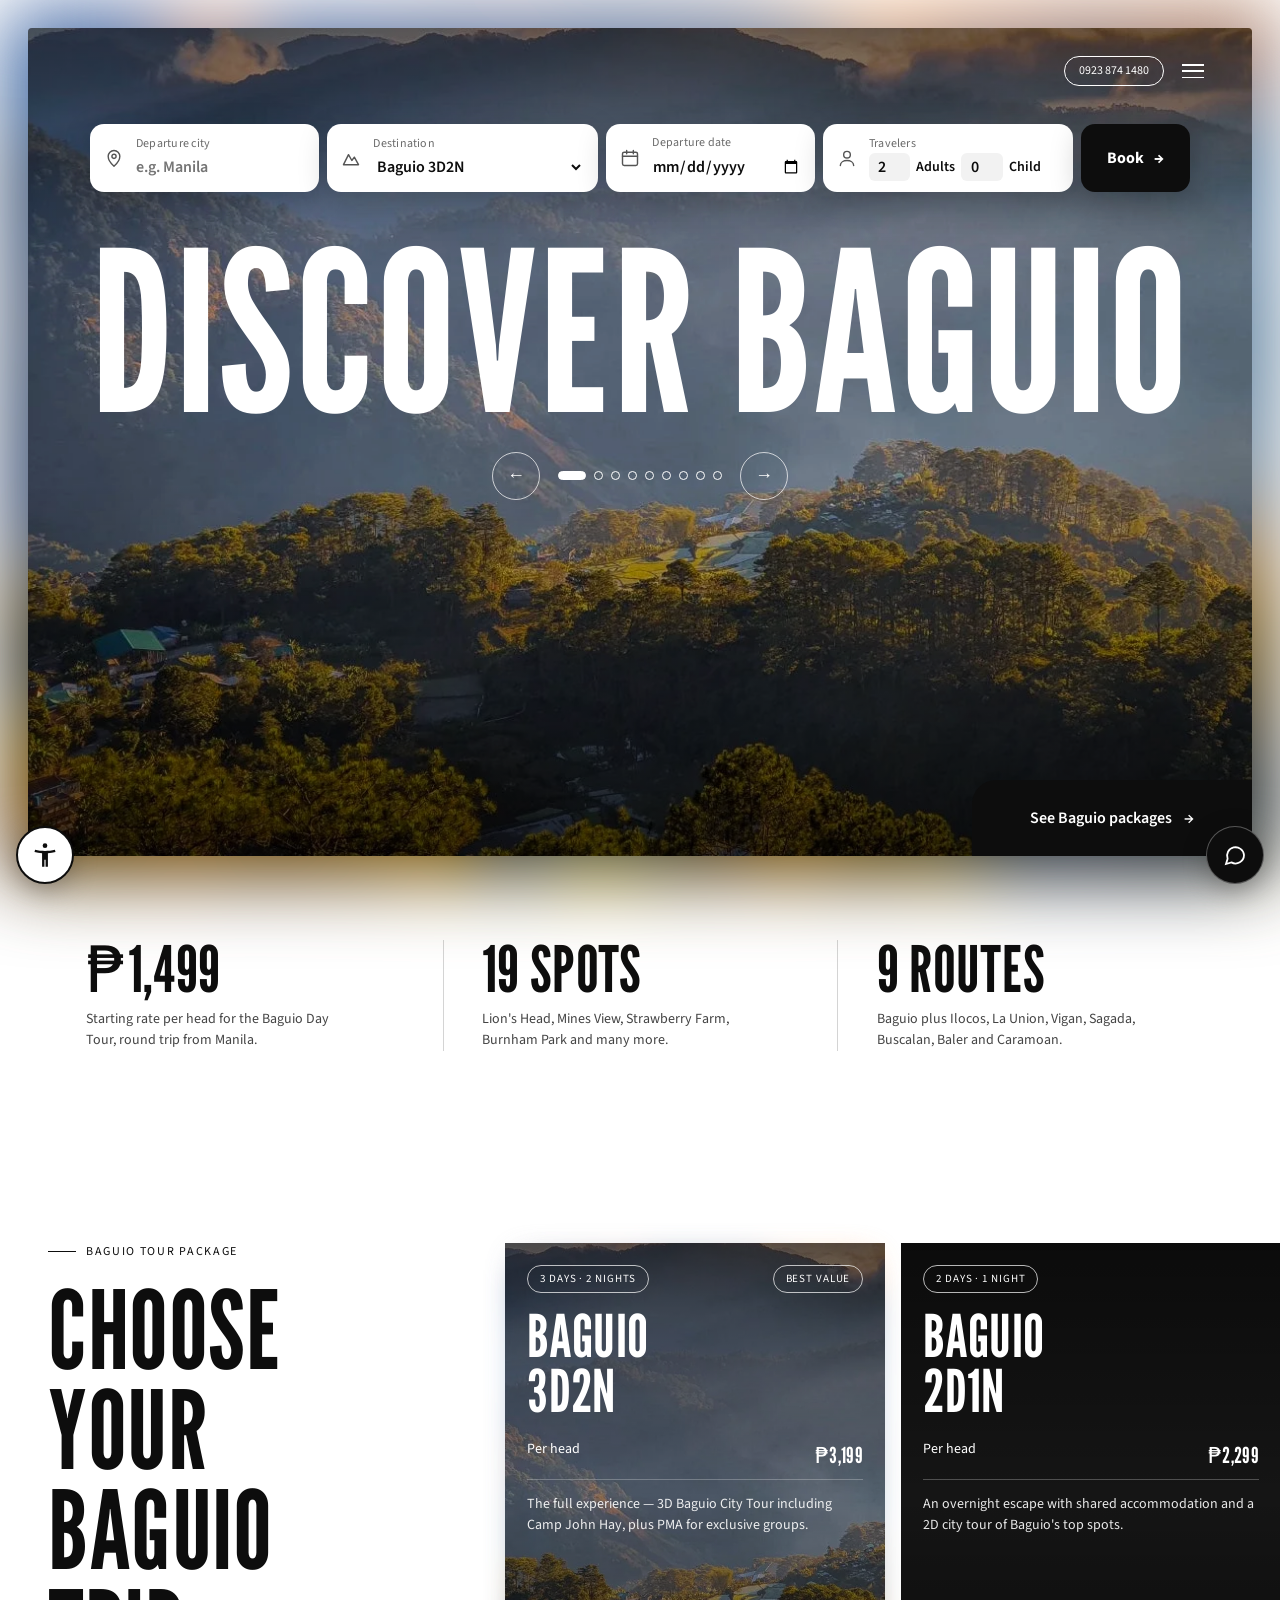
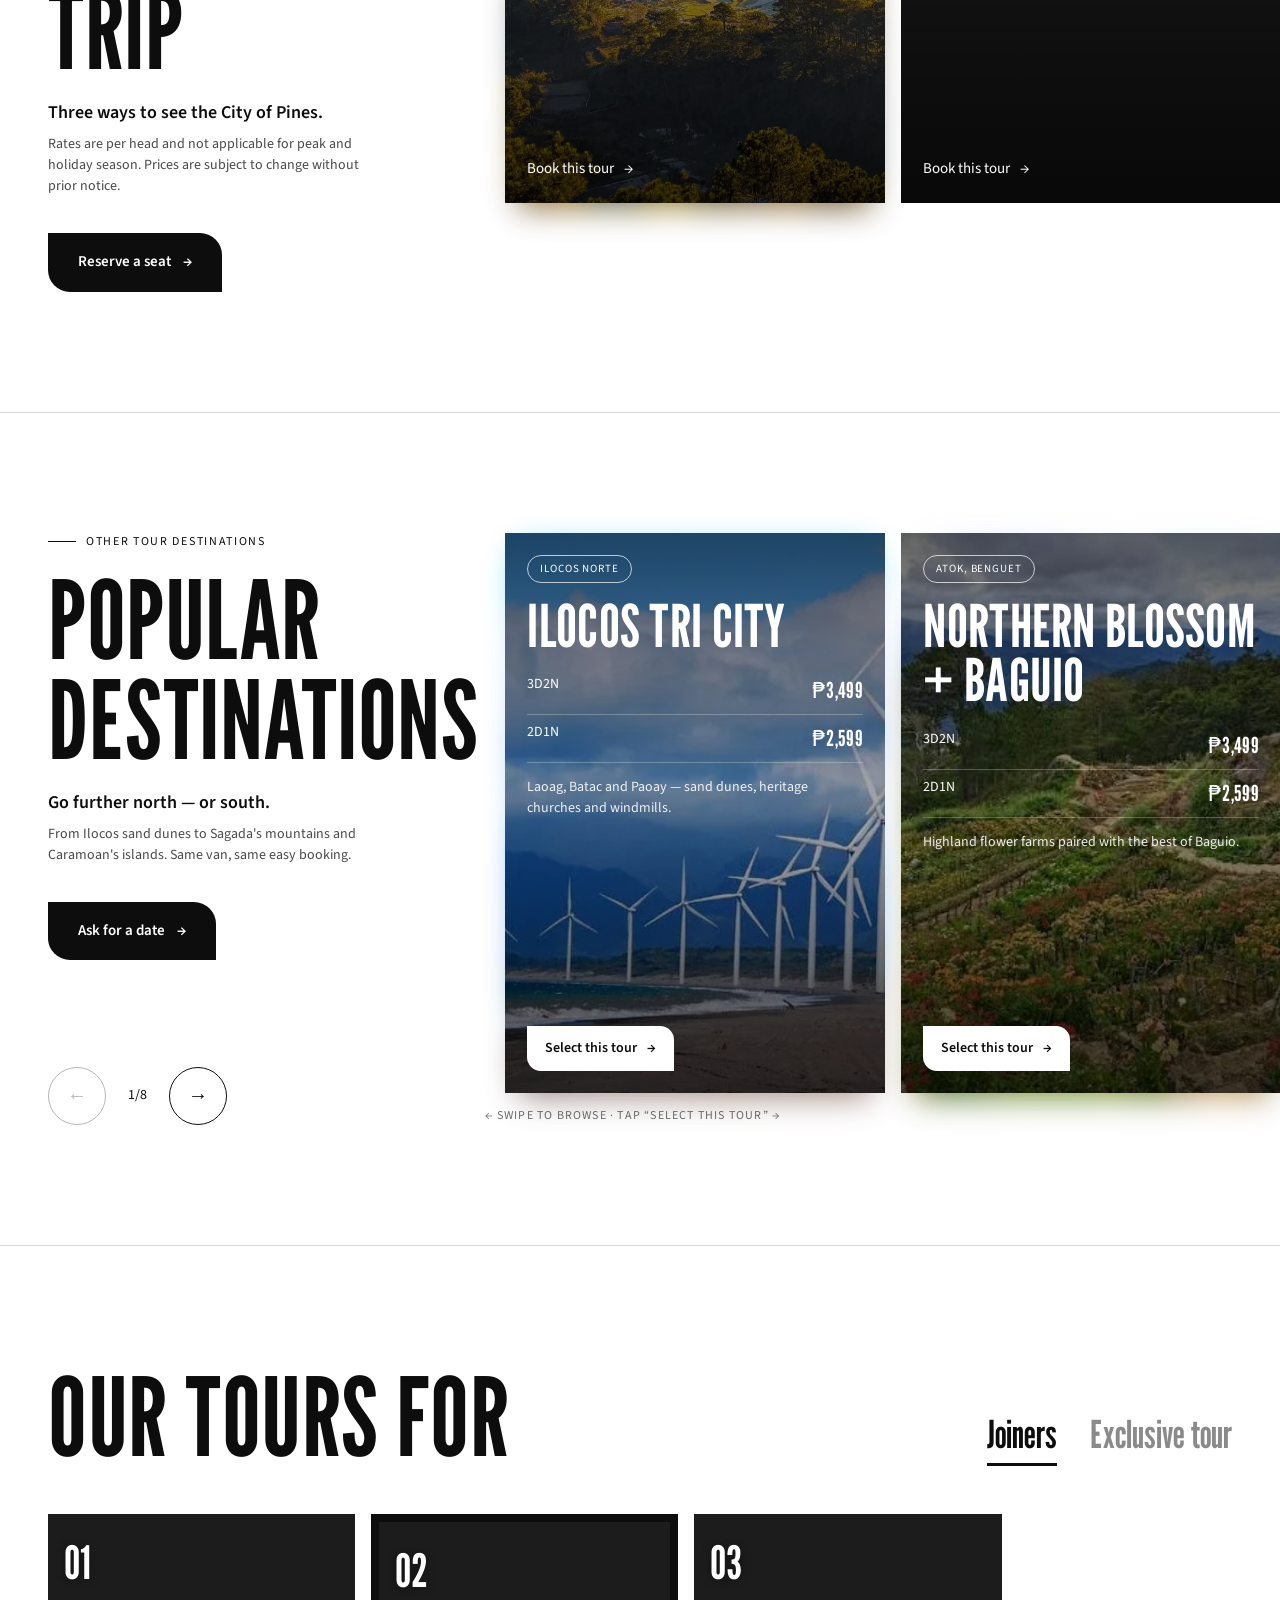
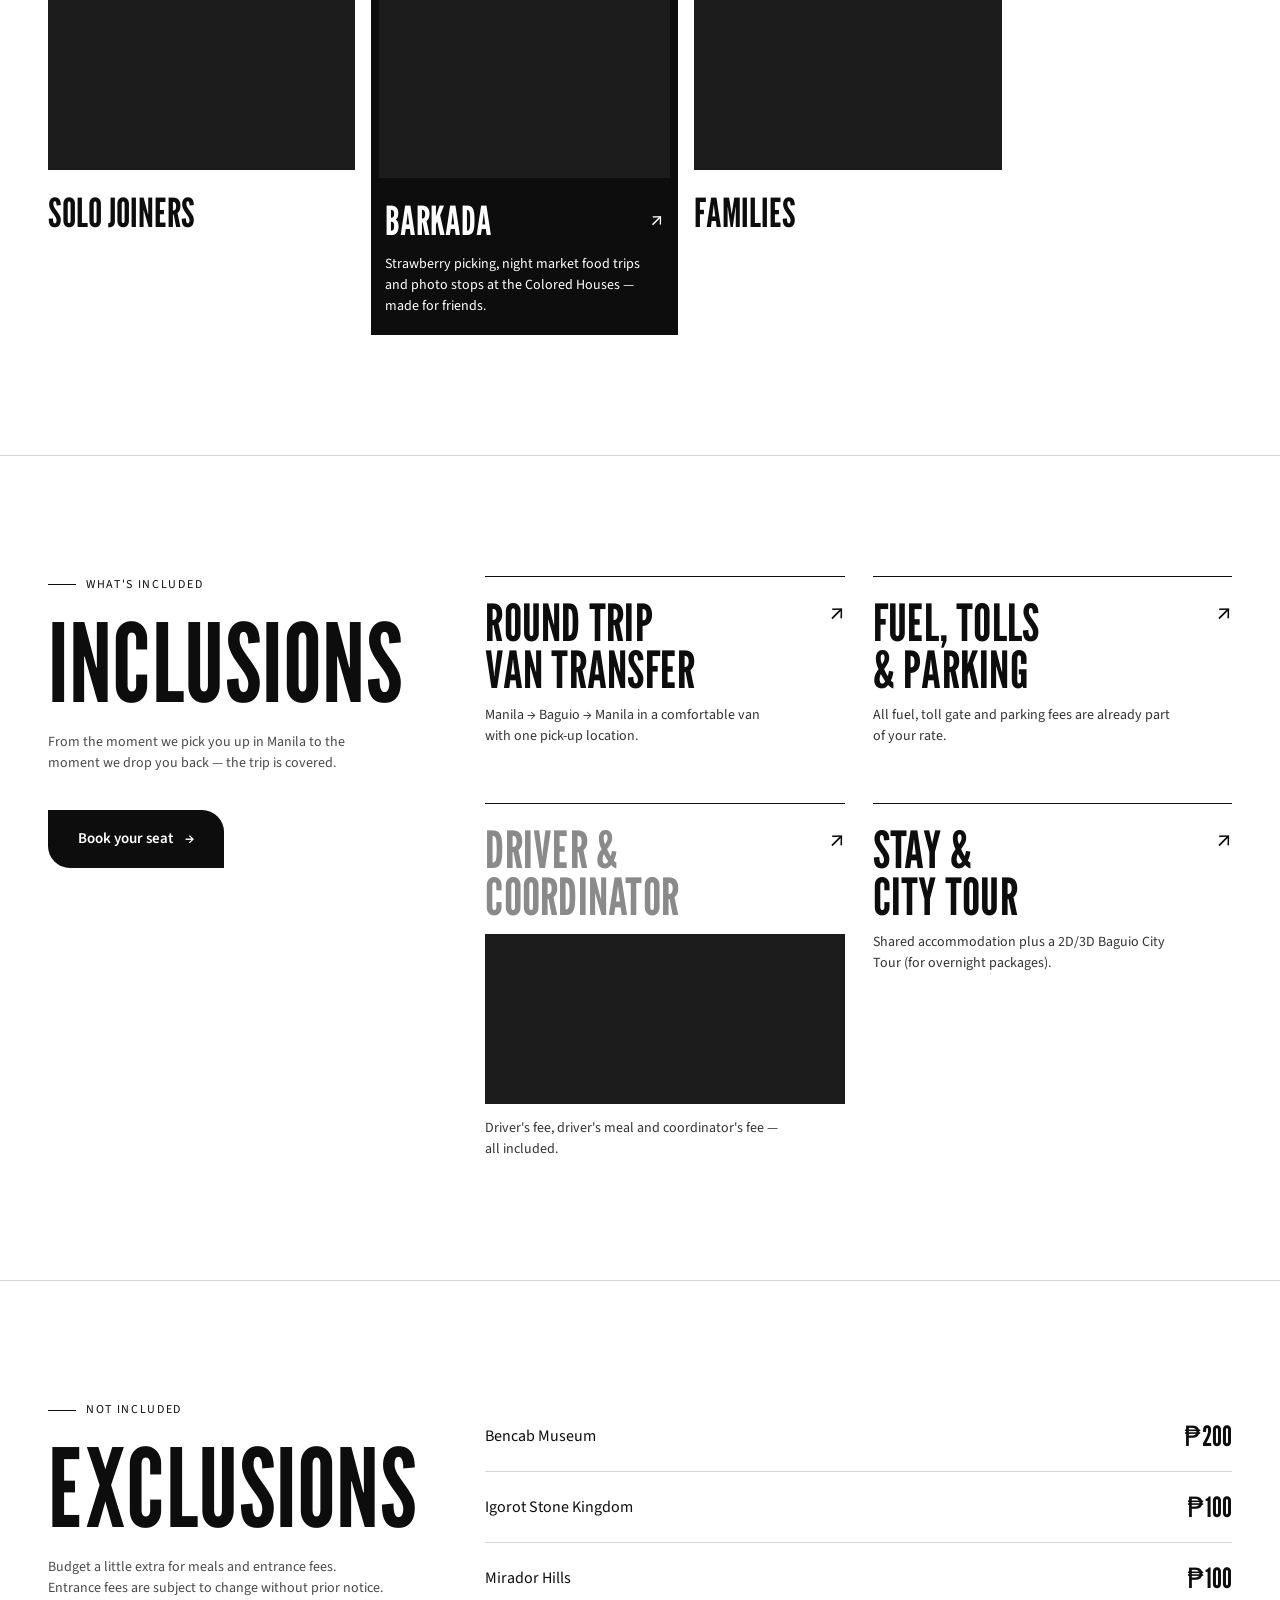
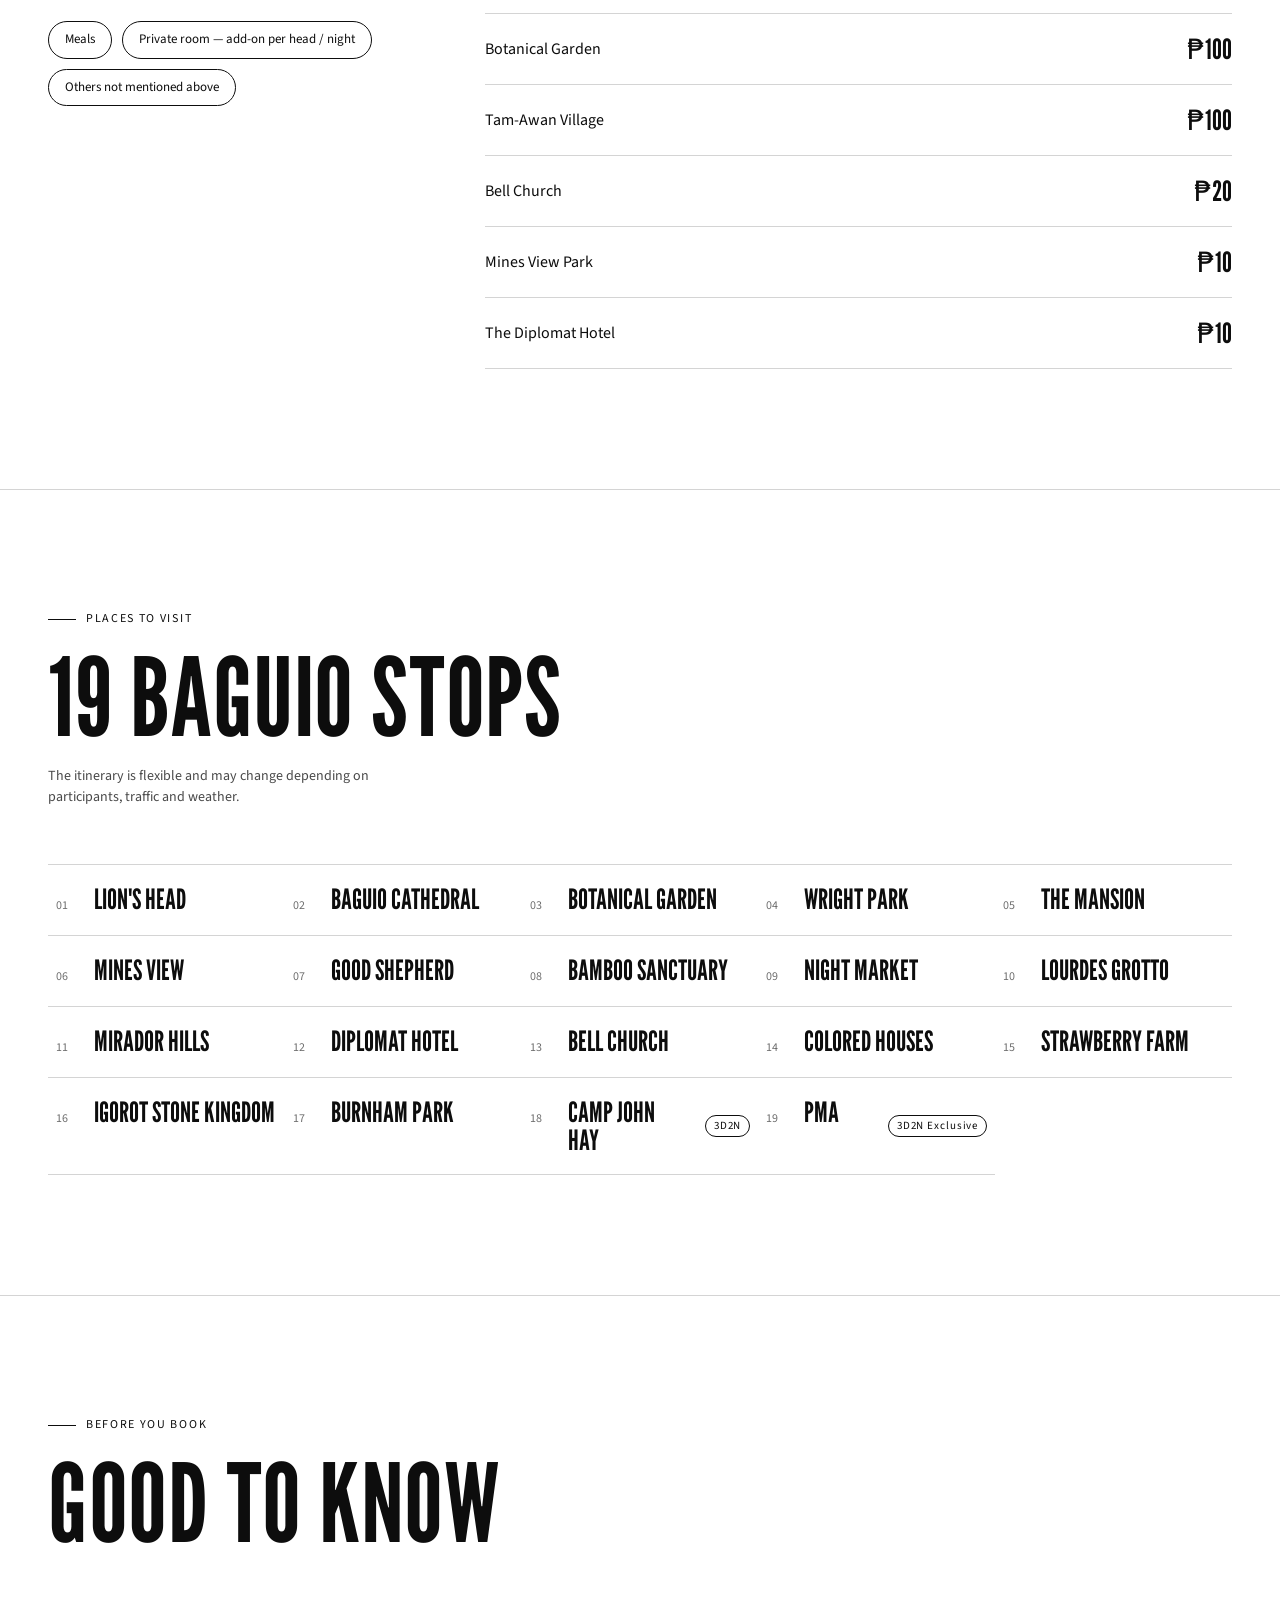
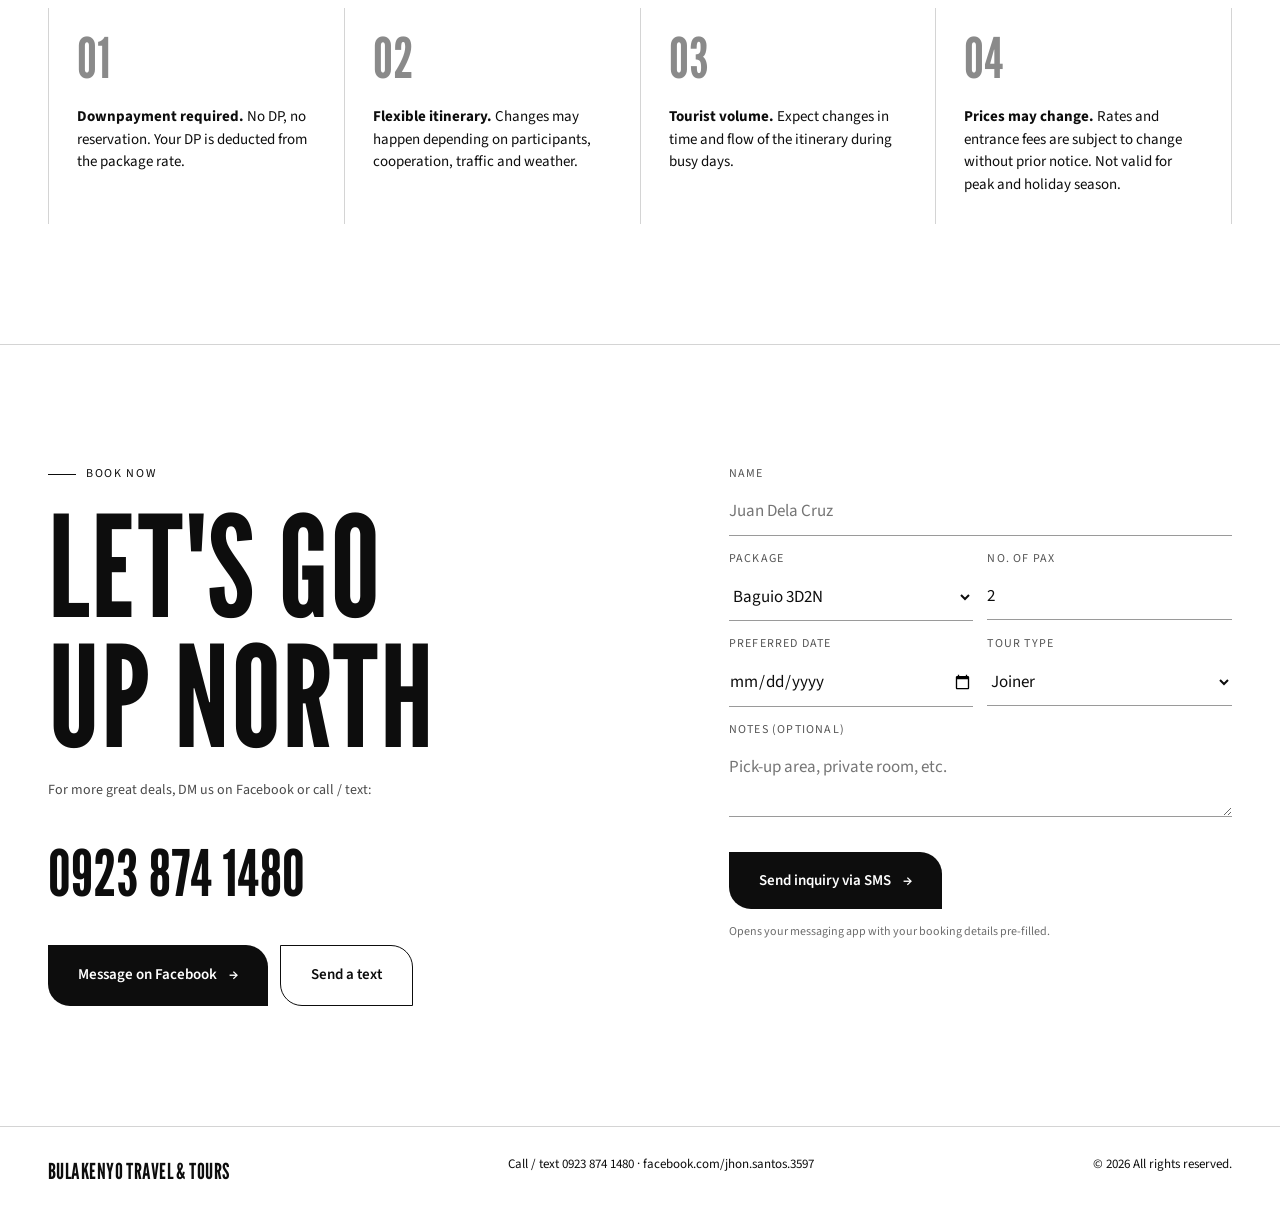
==== commit 8c1bd359: "White page background, glow on photo cards, booking bar in hero, CTA in corner, remove hero text and" ====
--- a/baguio-tours/index.html
+++ b/baguio-tours/index.html
@@ -314,11 +314,11 @@
   .logo sup{font-family:var(--body);font-size:calc((11px) * var(--fs));vertical-align:super;margin-left:2px}
   nav.links{display:grid;grid-template-columns:repeat(2,auto);gap:4px 64px;font-size:calc((12px) * var(--fs));letter-spacing:.08em;text-transform:uppercase}
   nav.links a:hover{text-decoration:underline}
-  .head-right{display:flex;justify-content:flex-end;align-items:center;gap:18px}
+  .head-right{grid-column:1 / -1;display:flex;justify-content:flex-end;align-items:center;gap:18px}
   .pill{border:1px solid currentColor;border-radius:999px;padding:5px 14px;font-size:calc((12px) * var(--fs))}
   .burger{width:44px;height:44px;padding:15px 11px;margin:-15px -11px;display:flex;flex-direction:column;justify-content:space-between;background:none;border:0;cursor:pointer;color:inherit}
   .burger span{height:1.5px;background:currentColor;width:100%}
-  .mobile-menu{position:fixed;inset:0;background:var(--black);color:var(--white);z-index:50;display:flex;flex-direction:column;padding:28px var(--pad);transform:translateY(-100%);transition:transform .45s cubic-bezier(.7,0,.2,1)}
+  .mobile-menu{position:fixed;inset:0;background:rgba(13,13,13,.45);-webkit-backdrop-filter:blur(16px) saturate(1.2);backdrop-filter:blur(16px) saturate(1.2);text-shadow:0 2px 16px rgba(0,0,0,.45);color:var(--white);z-index:50;display:flex;flex-direction:column;padding:28px var(--pad);transform:translateY(-100%);transition:transform .45s cubic-bezier(.7,0,.2,1)}
   .mobile-menu.open{transform:none}
   .mobile-menu .top{display:flex;justify-content:space-between;align-items:center}
   .mobile-menu ul{list-style:none;margin-top:48px}
@@ -346,31 +346,34 @@
   .hero{touch-action:pan-y;user-select:none}
   .hero .swap{transition:opacity .35s ease, transform .35s ease}
   .hero.changing .swap{opacity:0;transform:translateY(14px)}
-  .hero-ctrl{display:flex;align-items:center;justify-content:center;gap:18px;margin:18px 0 auto;font-size:13px;letter-spacing:.1em}
+  .hero-ctrl{display:flex;align-items:center;justify-content:center;gap:18px;margin:18px 0 auto;padding-bottom:110px;font-size:13px;letter-spacing:.1em}
   .hero-ctrl .circle{width:48px;height:48px;border-color:rgba(255,255,255,.7);font-size:18px}
   .hero-ctrl .circle:hover{background:var(--white);color:var(--black)}
   .dots{display:flex;gap:8px}
   .dots button{width:9px;height:9px;border-radius:50%;border:1px solid var(--white);background:transparent;cursor:pointer;padding:0;transition:width .3s, background .3s;position:relative}
   .dots button::after{content:"";position:absolute;inset:-12px -4px}
   .dots button[aria-current="true"]{background:var(--white);width:28px;border-radius:6px}
-  .hero-tag{display:inline-block;border:1px solid rgba(255,255,255,.7);border-radius:999px;padding:5px 12px;font-size:11px;letter-spacing:.1em;text-transform:uppercase;margin-bottom:14px}
-  .hero-prices{list-style:none;display:flex;flex-wrap:wrap;gap:6px 18px;margin-bottom:24px}
-  .hero-prices li{font-size:13px;opacity:.9}
-  .hero-prices b{font-family:var(--display);font-weight:400;font-size:26px;margin-left:6px;letter-spacing:.02em}
   .hero .bg img{width:100%;height:100%;object-fit:cover}
   .hero::after{content:"";position:absolute;inset:0;background:linear-gradient(180deg,rgba(0,0,0,.45) 0%,rgba(0,0,0,0) 30%,rgba(0,0,0,0) 55%,rgba(0,0,0,.6) 100%)}
   .hero > *{position:relative;z-index:2}
   .hero > header{position:absolute;z-index:20}
   .hero > #heroBgs{position:absolute;inset:0;z-index:0}
-  .hero h1{--len:15;font-size:calc((clamp(64px,min(17.5vw,calc(262vw / var(--len))),300px)) * var(--fs));text-align:center;padding:0 12px;margin-top:clamp(150px,20vh,210px)}
-  .hero-bottom{display:grid;grid-template-columns:1fr 1fr;align-items:end;gap:32px;padding:0 var(--pad) 0}
-  .hero-left{font-size:calc((13px) * var(--fs));max-width:250px;padding-bottom:36px;opacity:.92}
-  .hero-left p+p{margin-top:12px}
-  .hero-right{justify-self:end;max-width:400px}
-  .hero-right .lead{font-size:calc((clamp(18px,1.6vw,22px)) * var(--fs));line-height:1.3;margin-bottom:12px}
-  .hero-right .small{font-size:calc((13px) * var(--fs));opacity:.85;margin-bottom:28px}
-  .hero-cta{background:var(--white);padding:16px 0 0 16px;border-radius:28px 0 0 0;display:flex;justify-content:flex-end;margin-right:calc(var(--pad)*-1)}
-  .hero-cta .btn{min-width:260px;justify-content:center;padding:24px 36px;border-radius:0 0 0 0;border-top-left-radius:22px;border-bottom-right-radius:22px}
+  .hero h1{--len:15;font-size:calc((clamp(64px,min(17.5vw,calc(262vw / var(--len))),300px)) * var(--fs));text-align:center;padding:0 12px;margin-top:clamp(20px,4vh,48px)}
+  .hero > .hero-cta{position:absolute;right:0;bottom:0;z-index:3;min-width:280px;justify-content:center;padding:26px 40px;border-radius:24px 0 0 0;font-size:calc(16px * var(--fs))}
+  .hero > .hero-cta:hover{transform:none;background:#222}
+  /* quick booking bar */
+  .book-bar{display:grid;grid-template-columns:1.1fr 1.3fr 1fr 1.2fr auto;gap:8px;margin:96px auto 0;width:min(1100px,calc(100% - 2*var(--pad)));color:var(--black)}
+  .book-bar label.bb-field{opacity:1;text-transform:none;letter-spacing:normal;margin:0;font-size:inherit}
+  .bb-field{display:flex;align-items:center;gap:12px;background:var(--white);border-radius:14px;padding:10px 14px;min-width:0;cursor:text;box-shadow:0 8px 30px rgba(0,0,0,.18)}
+  .bb-field svg{width:20px;height:20px;flex:none;fill:none;stroke:currentColor;stroke-width:1.7;stroke-linecap:round;stroke-linejoin:round;opacity:.7}
+  .bb-field > span{display:flex;flex-direction:column;min-width:0;flex:1}
+  .bb-field small{font-size:12px;color:#6b6b6b;letter-spacing:.02em}
+  .bb-field input,.bb-field select{border:0;background:transparent;color:var(--black);font:inherit;font-size:16px;font-weight:600;padding:2px 0;width:100%;min-width:0;border-radius:0;outline:none}
+  .bb-field:focus-within{box-shadow:0 0 0 2px var(--black),0 8px 30px rgba(0,0,0,.18)}
+  .bb-pax{display:flex;align-items:center;gap:6px;font-size:14px;font-weight:600;white-space:nowrap}
+  .bb-pax input{width:2.6em;text-align:center;background:var(--off);border-radius:6px;padding:2px 0}
+  .bb-go{background:var(--black);color:var(--white);border:0;border-radius:14px;padding:0 26px;font:inherit;font-weight:700;font-size:16px;cursor:pointer;display:flex;align-items:center;gap:10px;min-height:56px;box-shadow:0 8px 30px rgba(0,0,0,.25)}
+  .bb-go:hover .arrow{transform:translateX(4px)}
 
   .stats{display:grid;grid-template-columns:repeat(3,1fr);padding:56px var(--pad) 72px;background:var(--white)}
   .stat{padding:0 clamp(16px,3vw,48px);border-left:1px solid var(--line)}
@@ -380,9 +383,8 @@
 
   /* ---------- Section heads ---------- */
   .sec{padding:120px var(--pad)}
-  .sec.black{background:var(--black);color:var(--white)}
-  .sec.off{background:var(--off)}
-  .sec.black + .sec.black{border-top:1px solid rgba(255,255,255,.18)}
+  .sec.black,.sec.off{background:var(--white);color:var(--black)}
+  .sec + .sec{border-top:1px solid var(--line)}
   .kicker{font-size:calc((12px) * var(--fs));letter-spacing:.14em;text-transform:uppercase;margin-bottom:18px;display:flex;align-items:center;gap:10px}
   .kicker::before{content:"";width:28px;height:1px;background:currentColor}
   .h2{font-size:calc((clamp(64px,8.5vw,128px)) * var(--fs))}
@@ -397,12 +399,11 @@
   .slider-nav{display:flex;align-items:center;gap:22px;margin-top:auto;padding-top:56px;font-size:calc((14px) * var(--fs))}
   .circle{width:58px;height:58px;border-radius:50%;border:1px solid currentColor;background:none;color:inherit;display:grid;place-items:center;cursor:pointer;font-size:calc((20px) * var(--fs));transition:background .2s,color .2s,opacity .2s}
   .circle:hover:not(:disabled){background:var(--black);color:var(--white)}
-  .sec.black .circle:hover:not(:disabled){background:var(--white);color:var(--black)}
   .circle:disabled{opacity:.3;cursor:default}
   .track-wrap{overflow:hidden;margin-right:calc(var(--pad)*-1)}
   .btn[hidden]{display:none}
-  .track-wrap.scroll{overflow-x:auto;scrollbar-width:thin;padding-bottom:8px}
-  .swiper{overflow-x:auto;scroll-snap-type:x mandatory;scroll-behavior:smooth;scrollbar-width:none;-webkit-overflow-scrolling:touch;margin-right:calc(var(--pad)*-1);padding-right:var(--pad);cursor:grab;touch-action:pan-x pan-y}
+  .track-wrap.scroll{overflow-x:auto;scrollbar-width:thin;padding:60px 0 60px 40px;margin:-60px calc(var(--pad)*-1) -60px -20px}
+  .swiper{overflow-x:auto;scroll-snap-type:x mandatory;scroll-padding-left:40px;scroll-behavior:smooth;scrollbar-width:none;-webkit-overflow-scrolling:touch;margin:-60px calc(var(--pad)*-1) -60px -20px;padding:60px var(--pad) 60px 40px;cursor:grab;touch-action:pan-x pan-y}
   .swiper::-webkit-scrollbar{display:none}
   .swiper.dragging{cursor:grabbing;scroll-snap-type:none;scroll-behavior:auto}
   .swiper.dragging *{pointer-events:none;user-select:none}
@@ -417,11 +418,18 @@
   .pcard.selected .check{display:grid}
   .pcard > .check.check{position:absolute}
   .track{display:flex;gap:16px;transition:transform .6s cubic-bezier(.65,0,.25,1)}
-  .pcard{flex:0 0 clamp(270px,30vw,380px);height:clamp(460px,52vw,560px);position:relative;overflow:hidden;color:var(--white);display:flex;flex-direction:column;padding:22px}
-  .pcard .ph{position:absolute;inset:0;transition:transform .8s}
+  .pcard{flex:0 0 clamp(270px,30vw,380px);height:clamp(460px,52vw,560px);position:relative;isolation:isolate;color:var(--white);display:flex;flex-direction:column;padding:22px}
+  .pcard .ph{position:absolute;inset:0;overflow:hidden}
+  .pcard .ph img{transition:transform .8s}
   .pcard .ph::after{content:"";position:absolute;inset:0;background:linear-gradient(180deg,rgba(0,0,0,.6) 0%,rgba(0,0,0,.25) 45%,rgba(0,0,0,.7) 100%)}
   .pcard .ph img{width:100%;height:100%;object-fit:cover}
-  .pcard:hover .ph{transform:scale(1.05)}
+  .pcard:hover .ph img{transform:scale(1.05)}
+  /* coloured glow made from each card's own photo */
+  .glow{position:absolute;inset:16px 14px -4px;z-index:-1;background:center/cover no-repeat;filter:blur(16px) saturate(1.8) brightness(1.05);opacity:.8;pointer-events:none;transition:opacity .4s, transform .4s}
+  .pcard:hover > .glow,.who:hover .glow,.svc:hover .glow{opacity:1;transform:scale(1.04)}
+  .glow-host{isolation:isolate}
+  .pcard > .glow.glow{position:absolute}
+  .svc .ph{position:relative}
   .pcard > *:not(.ph){position:relative}
   .tag{display:inline-block;border:1px solid rgba(255,255,255,.7);border-radius:999px;font-size:calc((11px) * var(--fs));padding:5px 12px;letter-spacing:.08em;text-transform:uppercase}
   .pcard-top{display:flex;justify-content:space-between;align-items:flex-start;gap:12px}
@@ -444,10 +452,10 @@
 
   .excl{display:grid;grid-template-columns:minmax(280px,.8fr) 1.6fr;gap:clamp(32px,5vw,80px);margin-top:120px}
   .fee-table{width:100%;border-collapse:collapse}
-  .fee-table td{padding:14px 0;border-bottom:1px solid rgba(255,255,255,.2);font-size:calc((16px) * var(--fs))}
+  .fee-table td{padding:14px 0;border-bottom:1px solid var(--line);font-size:calc((16px) * var(--fs))}
   .fee-table td:last-child{text-align:right;font-family:var(--display);font-size:calc((28px) * var(--fs))}
   .excl-list{list-style:none;display:flex;flex-wrap:wrap;gap:10px;margin:22px 0 0}
-  .excl-list li{border:1px solid rgba(255,255,255,.5);border-radius:999px;padding:8px 16px;font-size:calc((13px) * var(--fs))}
+  .excl-list li{border:1px solid var(--black);border-radius:999px;padding:8px 16px;font-size:calc((13px) * var(--fs))}
 
   /* ---------- Tours For (tabs + numbered cards) ---------- */
   .tours-head{display:flex;justify-content:space-between;align-items:flex-end;flex-wrap:wrap;gap:24px;margin-bottom:48px}
@@ -455,7 +463,7 @@
   .tab{font-family:var(--display);font-size:calc((clamp(30px,3vw,42px)) * var(--fs));background:none;border:0;color:var(--gray);cursor:pointer;padding-bottom:6px;border-bottom:3px solid transparent;transition:color .2s}
   .tab:hover{color:var(--black)}
   .tab.active{color:var(--black);border-color:var(--black)}
-  .who-track-wrap{overflow:hidden;margin-right:calc(var(--pad)*-1)}
+  .who-track-wrap{overflow:hidden;margin:-60px calc(var(--pad)*-1) -60px -40px;padding:60px 0 60px 40px}
   .who-track{display:flex;gap:16px;transition:transform .6s cubic-bezier(.65,0,.25,1)}
   .who{flex:0 0 clamp(260px,24vw,330px);cursor:pointer}
   .who .ph{height:clamp(220px,20vw,260px);position:relative}
@@ -472,9 +480,9 @@
   .tab-panel.active{display:block}
 
   /* ---------- Places ---------- */
-  .places{display:grid;grid-template-columns:repeat(auto-fill,minmax(220px,1fr));border-top:1px solid rgba(255,255,255,.3);margin-top:56px}
-  .place{display:flex;gap:16px;align-items:baseline;padding:20px 8px;border-bottom:1px solid rgba(255,255,255,.3);transition:background .2s,color .2s}
-  .place:hover{background:var(--white);color:var(--black)}
+  .places{display:grid;grid-template-columns:repeat(auto-fill,minmax(220px,1fr));border-top:1px solid var(--line);margin-top:56px}
+  .place{display:flex;gap:16px;align-items:baseline;padding:20px 8px;border-bottom:1px solid var(--line);transition:background .2s,color .2s}
+  .place:hover{background:var(--black);color:var(--white)}
   .place span{font-size:calc((12px) * var(--fs));opacity:.6;min-width:22px}
   .place b{font-family:var(--display);font-weight:400;font-size:calc((28px) * var(--fs));text-transform:uppercase;line-height:1}
   .place em{font-style:normal;font-size:calc((11px) * var(--fs));letter-spacing:.08em;border:1px solid currentColor;border-radius:999px;padding:2px 8px;margin-left:auto;white-space:nowrap;align-self:center}
@@ -492,14 +500,14 @@
   .phone:hover{text-decoration:underline}
   form{display:grid;gap:14px}
   label{font-size:calc((12px) * var(--fs));letter-spacing:.1em;text-transform:uppercase;opacity:.7;display:block;margin-bottom:6px}
-  input,select,textarea{width:100%;background:transparent;border:0;border-bottom:1px solid rgba(255,255,255,.5);color:var(--white);font:inherit;font-size:calc((17px) * var(--fs));padding:10px 0;border-radius:0}
+  input,select,textarea{width:100%;background:transparent;border:0;border-bottom:1px solid #9a9a9a;color:var(--black);font:inherit;font-size:calc((17px) * var(--fs));padding:10px 0;border-radius:0}
   select option{color:var(--black)}
-  input:focus,select:focus,textarea:focus{outline:none;border-color:var(--white)}
+  input:focus,select:focus,textarea:focus{outline:none;border-color:var(--black)}
   .row2{display:grid;grid-template-columns:1fr 1fr;gap:14px}
   form .btn{margin-top:14px;justify-self:start}
   .form-note{font-size:calc((12px) * var(--fs));opacity:.6}
 
-  footer{background:var(--black);color:var(--white);padding:28px var(--pad);border-top:1px solid rgba(255,255,255,.15);display:flex;justify-content:space-between;flex-wrap:wrap;gap:12px;font-size:calc((13px) * var(--fs))}
+  footer{background:var(--white);color:var(--black);padding:28px var(--pad);border-top:1px solid var(--line);display:flex;justify-content:space-between;flex-wrap:wrap;gap:12px;font-size:calc((13px) * var(--fs))}
   footer .logo{font-size:calc((22px) * var(--fs))}
 
   .float-cta{position:fixed;right:calc(16px + env(safe-area-inset-right,0px));bottom:calc(16px + env(safe-area-inset-bottom,0px));z-index:40;width:58px;height:58px;border-radius:50%;background:var(--black);color:var(--white);display:grid;place-items:center;box-shadow:0 6px 24px rgba(0,0,0,.25);border:1px solid rgba(255,255,255,.3)}
@@ -510,13 +518,12 @@
 
   /* ---------- Responsive ---------- */
   @media (max-width:960px){
+    .book-bar{grid-template-columns:1fr 1fr 1fr}
+    .bb-go{min-height:52px}
     nav.links{display:none}
     header{grid-template-columns:1fr auto}
     .split,.excl,.contact{grid-template-columns:1fr}
     .slider-nav{padding-top:28px}
-    .hero-bottom{grid-template-columns:1fr}
-    .hero-left{display:none}
-    .hero-right{justify-self:stretch;max-width:none}
   }
   @media (max-width:640px){
     .sec{padding:80px var(--pad)}
@@ -529,8 +536,13 @@
     .hero-glow{inset:18px}
     .hero-glow span{filter:blur(24px) saturate(1.6)}
     .hero-glow span.on{animation:none}
-    .hero h1{font-size:calc(22vw * var(--fs));margin-top:150px}
-    .hero-cta .btn{min-width:0;width:100%}
+    .hero h1{font-size:calc(22vw * var(--fs));margin-top:20px}
+    .book-bar{grid-template-columns:1fr 1fr;margin-top:76px;gap:6px}
+    .bb-field{padding:8px 10px;gap:8px;border-radius:12px}
+    .bb-field svg{display:none}
+    .bb-go{grid-column:1 / -1;justify-content:center;min-height:48px}
+    .hero > .hero-cta{left:0;min-width:0;border-radius:20px 20px 0 0;padding:20px}
+    .hero-ctrl{padding-bottom:90px}
     .head-right .pill{display:none}
     .excl{margin-top:80px}
   }
@@ -578,7 +590,6 @@
   <div class="hero-glow" id="heroGlow" aria-hidden="true"></div>
   <section class="hero" id="top">
     <header>
-      <a href="#top" class="brand notranslate"><img src="logo.webp" alt="Bulakenyo Travel and Tours" width="700" height="429"></a>
       <div class="head-right">
         <a href="tel:09238741480" class="pill">0923 874 1480</a>
         <button class="burger" id="menuOpen" aria-label="Open menu"><span></span><span></span><span></span></button>
@@ -587,6 +598,28 @@
 
     <div id="heroBgs"></div>
 
+    <form class="book-bar" id="bookBar" aria-label="Quick booking">
+      <label class="bb-field" for="bCity">
+        <svg viewBox="0 0 24 24" aria-hidden="true"><path d="M12 22s7-6.2 7-12a7 7 0 1 0-14 0c0 5.8 7 12 7 12z"/><circle cx="12" cy="10" r="2.5"/></svg>
+        <span><small>Departure city</small><input id="bCity" placeholder="e.g. Manila" autocomplete="address-level2"></span>
+      </label>
+      <label class="bb-field" for="bDest">
+        <svg viewBox="0 0 24 24" aria-hidden="true"><path d="M3 20l6-12 4 7 3-4 5 9z"/></svg>
+        <span><small>Destination</small><select id="bDest"></select></span>
+      </label>
+      <label class="bb-field" for="bDate">
+        <svg viewBox="0 0 24 24" aria-hidden="true"><rect x="3" y="5" width="18" height="16" rx="2"/><path d="M3 10h18M8 3v4M16 3v4"/></svg>
+        <span><small>Departure date</small><input id="bDate" type="date" required></span>
+      </label>
+      <div class="bb-field">
+        <svg viewBox="0 0 24 24" aria-hidden="true"><circle cx="12" cy="8" r="4"/><path d="M4 21c0-4 4-6 8-6s8 2 8 6"/></svg>
+        <span><small>Travelers</small>
+          <span class="bb-pax"><input id="bAdults" type="number" min="1" max="30" value="2" aria-label="Adults"> Adults <input id="bKids" type="number" min="0" max="30" value="0" aria-label="Children"> Child</span>
+        </span>
+      </div>
+      <button class="bb-go" type="submit">Book <span class="arrow">→</span></button>
+    </form>
+
     <h1 class="display swap" id="heroTitle">Discover Baguio</h1>
     <div class="hero-ctrl notranslate" aria-label="Hero slides">
       <button class="circle" id="hPrev" aria-label="Previous destination">←</button>
@@ -594,20 +627,7 @@
       <button class="circle" id="hNext" aria-label="Next destination">→</button>
     </div>
 
-    <div class="hero-bottom">
-      <div class="hero-left">
-        <p>Round-trip van tours from Manila to the Summer Capital — and beyond to Ilocos, La Union, Sagada, Buscalan and Baler.</p>
-        <p>Open for joiners and exclusive tours. Family, barkada and solo travelers welcome.</p>
-      </div>
-      <div class="hero-right">
-        <div class="swap">
-          <span class="hero-tag" id="heroTag">Benguet · City of Pines</span>
-          <p class="lead" id="heroLead">Pick your package, pick your date — we handle the van, the driver, the stay and the tour.</p>
-          <ul class="hero-prices" id="heroPrices"></ul>
-        </div>
-        <div class="hero-cta"><a href="#packages" class="btn" id="heroCta">Select a tour <span class="arrow">→</span></a></div>
-      </div>
-    </div>
+    <a href="#packages" class="btn hero-cta" id="heroCta">Select a tour <span class="arrow">→</span></a>
   </section>
 </div>
 
@@ -801,7 +821,7 @@
       <p class="muted" style="margin-top:20px">For more great deals, DM us on Facebook or call / text:</p>
       <a href="tel:09238741480" class="phone">0923 874 1480</a>
       <div style="display:flex;gap:12px;flex-wrap:wrap;margin-top:24px">
-        <a href="https://www.facebook.com/jhon.santos.3597" target="_blank" rel="noopener" class="btn light">Message on Facebook <span class="arrow">→</span></a>
+        <a href="https://www.facebook.com/jhon.santos.3597" target="_blank" rel="noopener" class="btn">Message on Facebook <span class="arrow">→</span></a>
         <a href="sms:09238741480" class="btn outline">Send a text</a>
       </div>
     </div>
@@ -817,7 +837,7 @@
         <div><label for="fType">Tour type</label><select id="fType"><option>Joiner</option><option>Exclusive</option></select></div>
       </div>
       <div><label for="fMsg">Notes (optional)</label><textarea id="fMsg" rows="2" placeholder="Pick-up area, private room, etc."></textarea></div>
-      <button class="btn light" type="submit">Send inquiry via SMS <span class="arrow">→</span></button>
+      <button class="btn" type="submit">Send inquiry via SMS <span class="arrow">→</span></button>
       <p class="form-note">Opens your messaging app with your booking details pre-filled.</p>
     </form>
   </div>
@@ -995,15 +1015,12 @@
     lightGlow(0);
     dots.innerHTML = slides.map((d,i) => `<button aria-label="Show ${d.short}" aria-current="${i===0}"></button>`).join('');
     const layers = [...bgs.children], dotBtns = [...dots.children];
-    const title = document.getElementById('heroTitle'), tag = document.getElementById('heroTag'),
-          lead = document.getElementById('heroLead'), prices = document.getElementById('heroPrices'), cta = document.getElementById('heroCta');
+    const title = document.getElementById('heroTitle'), cta = document.getElementById('heroCta');
     let cur = 0, timer = null;
 
     function fill(d){
       const t = 'Discover ' + d.short;
       title.textContent = t; title.style.setProperty('--len', Math.max(15, t.length));
-      tag.textContent = d.tag; lead.textContent = d.desc;
-      prices.innerHTML = d.rates.map(r => `<li>${r[0]}<b>₱${r[1]}</b></li>`).join('');
       cta.firstChild.textContent = d.baguio ? 'See Baguio packages ' : 'Book this tour ';
       cta.setAttribute('href', d.baguio ? '#packages' : '#contact');
       cta.dataset.tour = d.baguio ? '' : d.name;
@@ -1039,6 +1056,40 @@
       if(e.key==='ArrowRight') user(() => show(cur+1)); if(e.key==='ArrowLeft') user(() => show(cur-1));
     });
     fill(slides[0]); play();
+  })();
+
+  // ---- Glow behind every photo box (uses the box's own photo) ----
+  function addGlows(){
+    document.querySelectorAll('.pcard .ph img, .who .ph img, .svc .ph img').forEach(img => {
+      const host = img.closest('.pcard') || img.parentElement;
+      if(host.querySelector(':scope > .glow')) return;
+      const set = () => { if(!img.isConnected || !img.naturalWidth) return;
+        const g = document.createElement('span'); g.className = 'glow'; g.setAttribute('aria-hidden','true');
+        g.style.backgroundImage = `url("${img.currentSrc || img.src}")`;
+        host.classList.add('glow-host'); host.prepend(g); };
+      img.complete ? set() : img.addEventListener('load', set, {once:true});
+    });
+  }
+  addGlows();
+
+  // ---- Quick booking bar (top of hero): fills the booking form ----
+  (function(){
+    const bar = document.getElementById('bookBar'), dest = document.getElementById('bDest');
+    dest.innerHTML = allPkgs.map(p => `<option>${p}</option>`).join('');
+    document.getElementById('bDate').min = new Date().toISOString().split('T')[0];
+    bar.addEventListener('submit', e => {
+      e.preventDefault();
+      const v = id => document.getElementById(id).value.trim();
+      const adults = Math.max(1, +v('bAdults') || 1), kids = Math.max(0, +v('bKids') || 0);
+      if(track.querySelector(`[data-select="${dest.value}"]`)) selectTour(dest.value, false);
+      document.getElementById('fPkg').value = dest.value;
+      document.getElementById('fDate').value = v('bDate');
+      document.getElementById('fPax').value = adults + kids;
+      const notes = [v('bCity') && `Pick-up: ${v('bCity')}`, `${adults} adult${adults>1?'s':''}, ${kids} child${kids===1?'':'ren'}`].filter(Boolean).join(' · ');
+      document.getElementById('fMsg').value = notes;
+      document.getElementById('contact').scrollIntoView({behavior:'smooth'});
+      setTimeout(() => document.getElementById('fName').focus({preventScroll:true}), 600);
+    });
   })();
   // ---- Accessibility tool: text size + translator ----
   (function(){
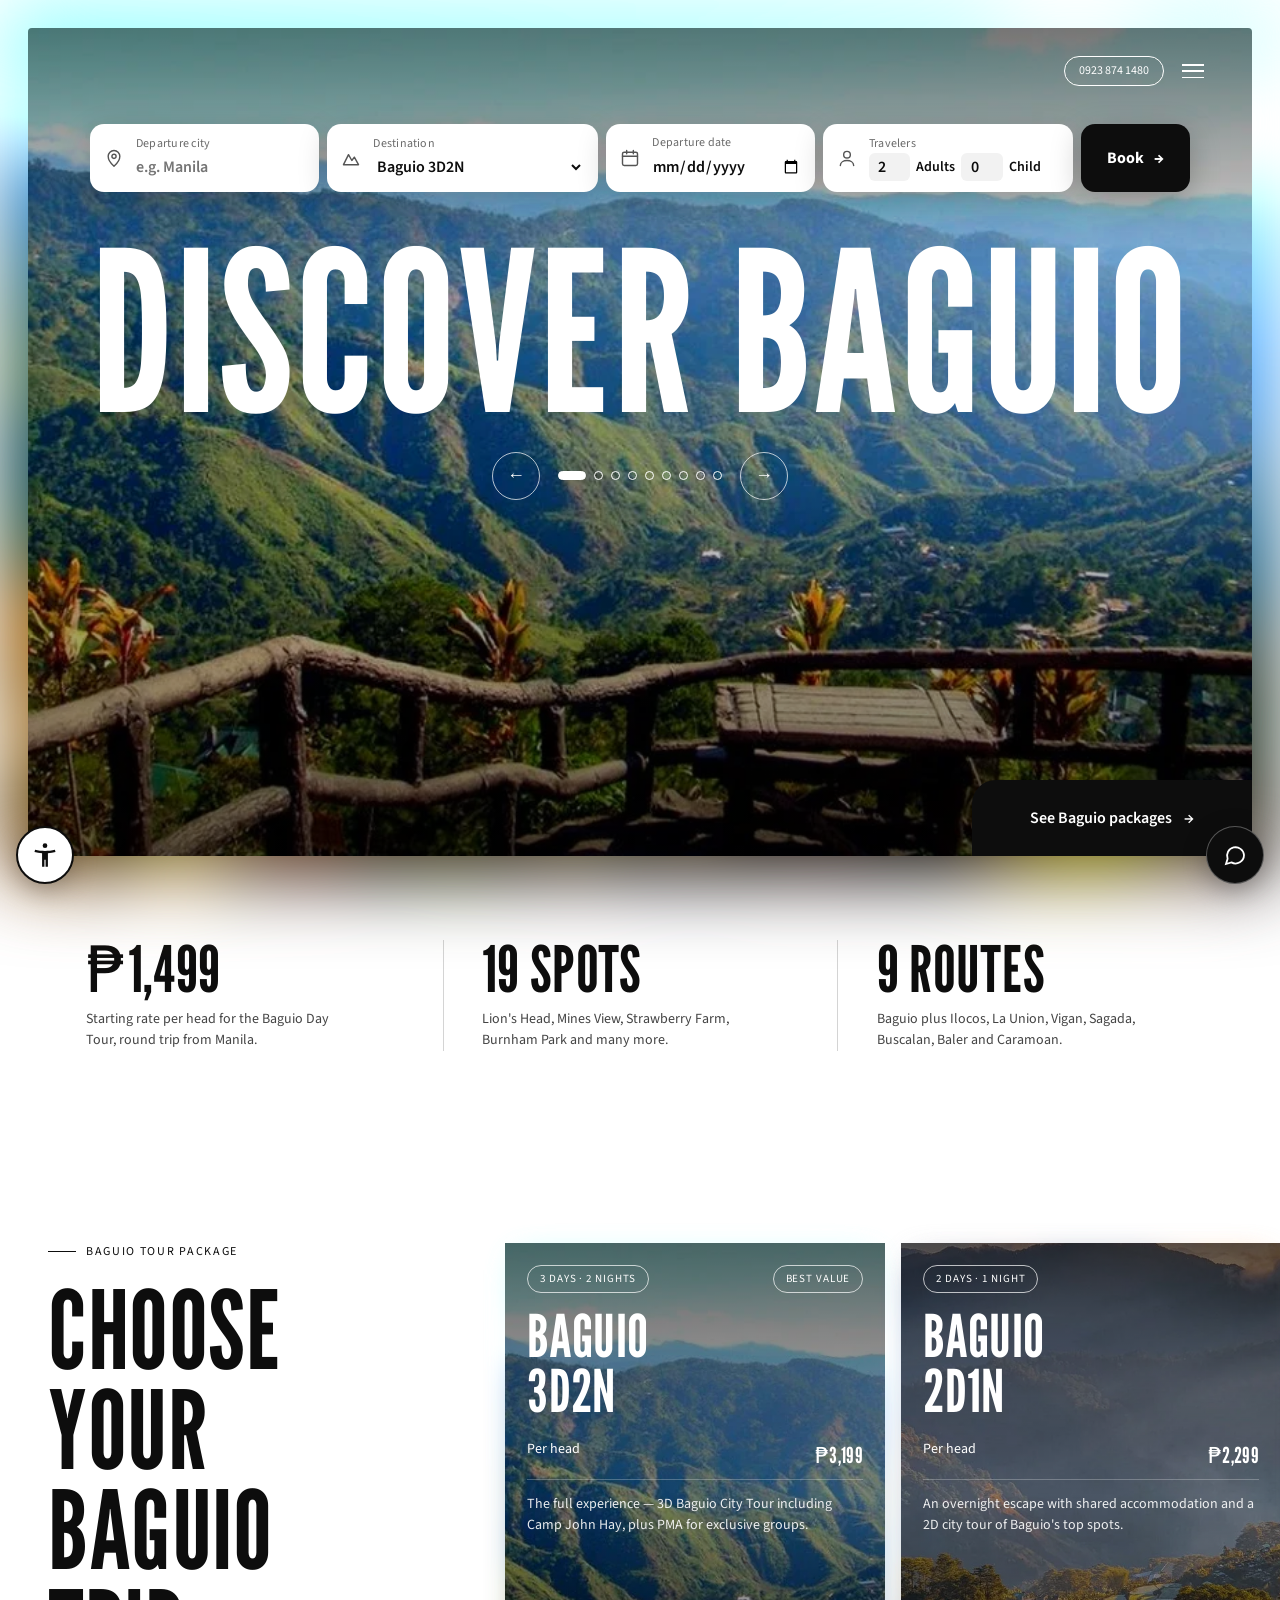
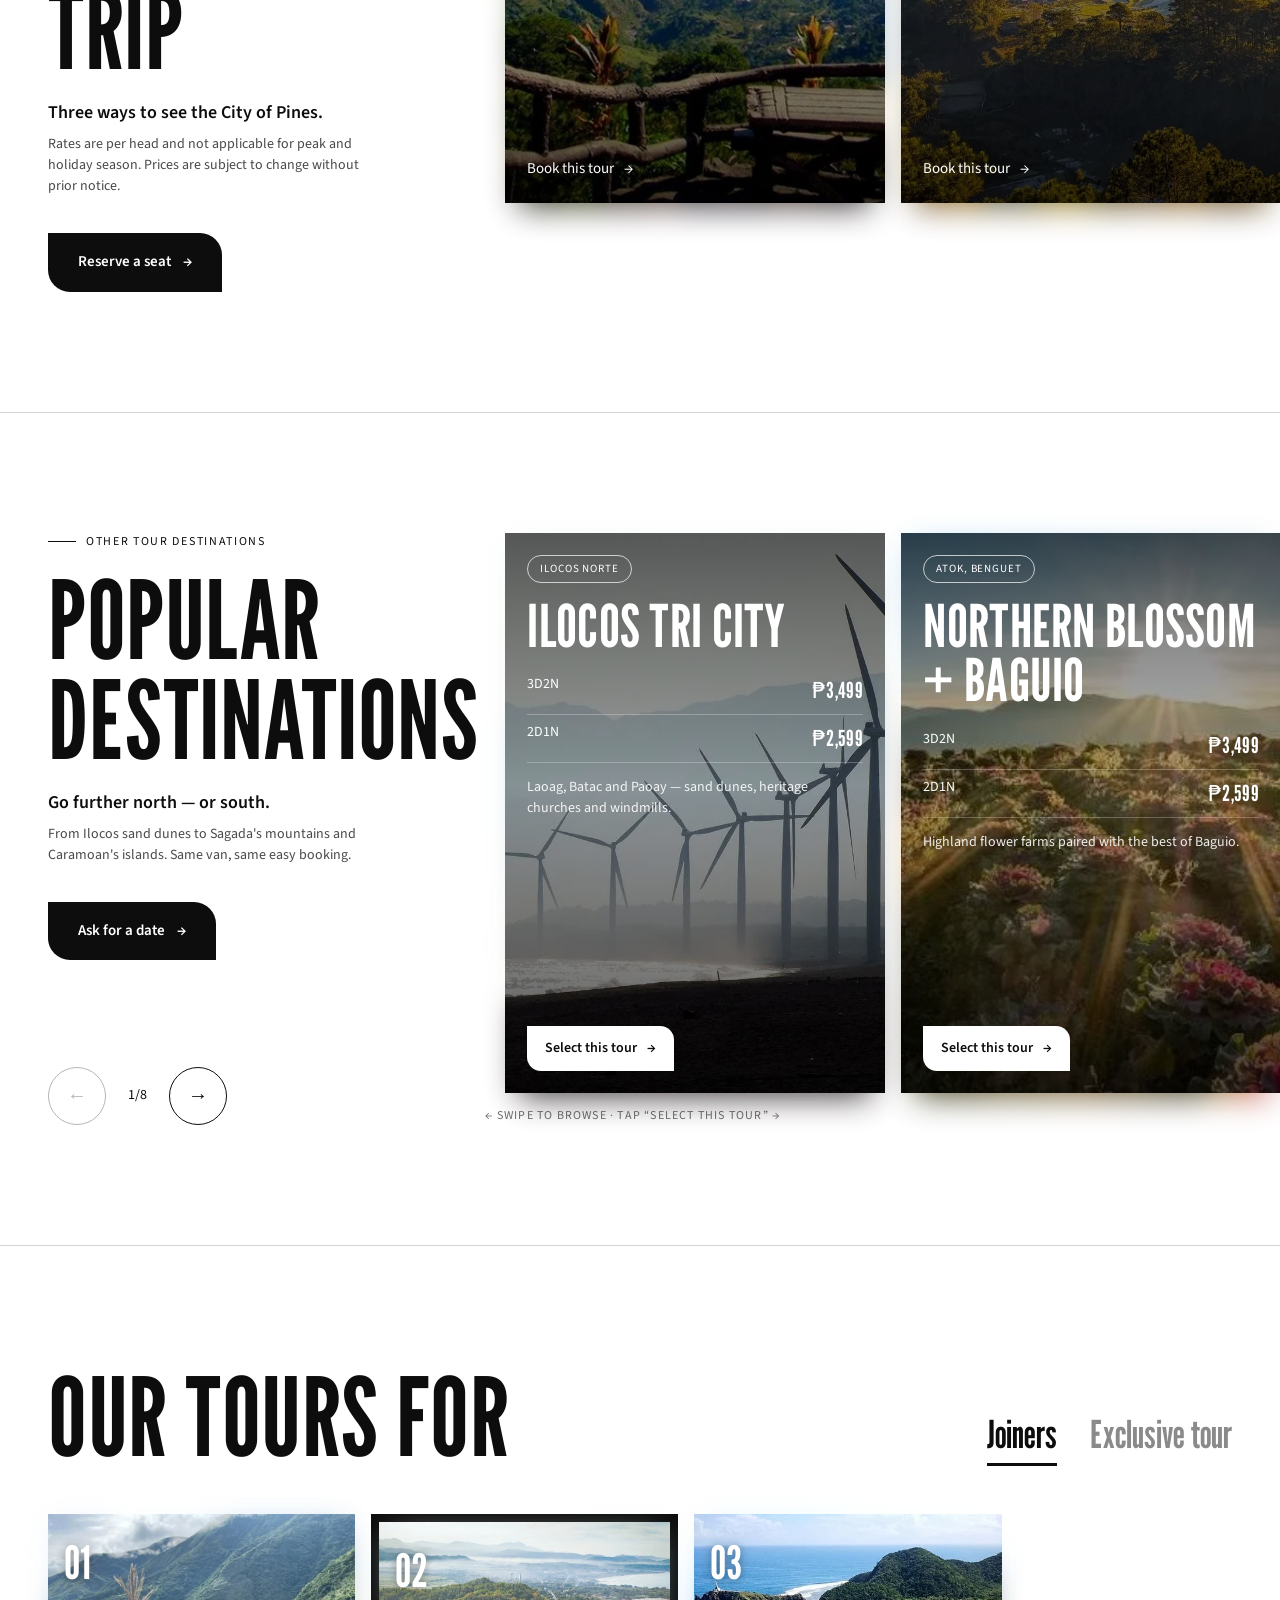
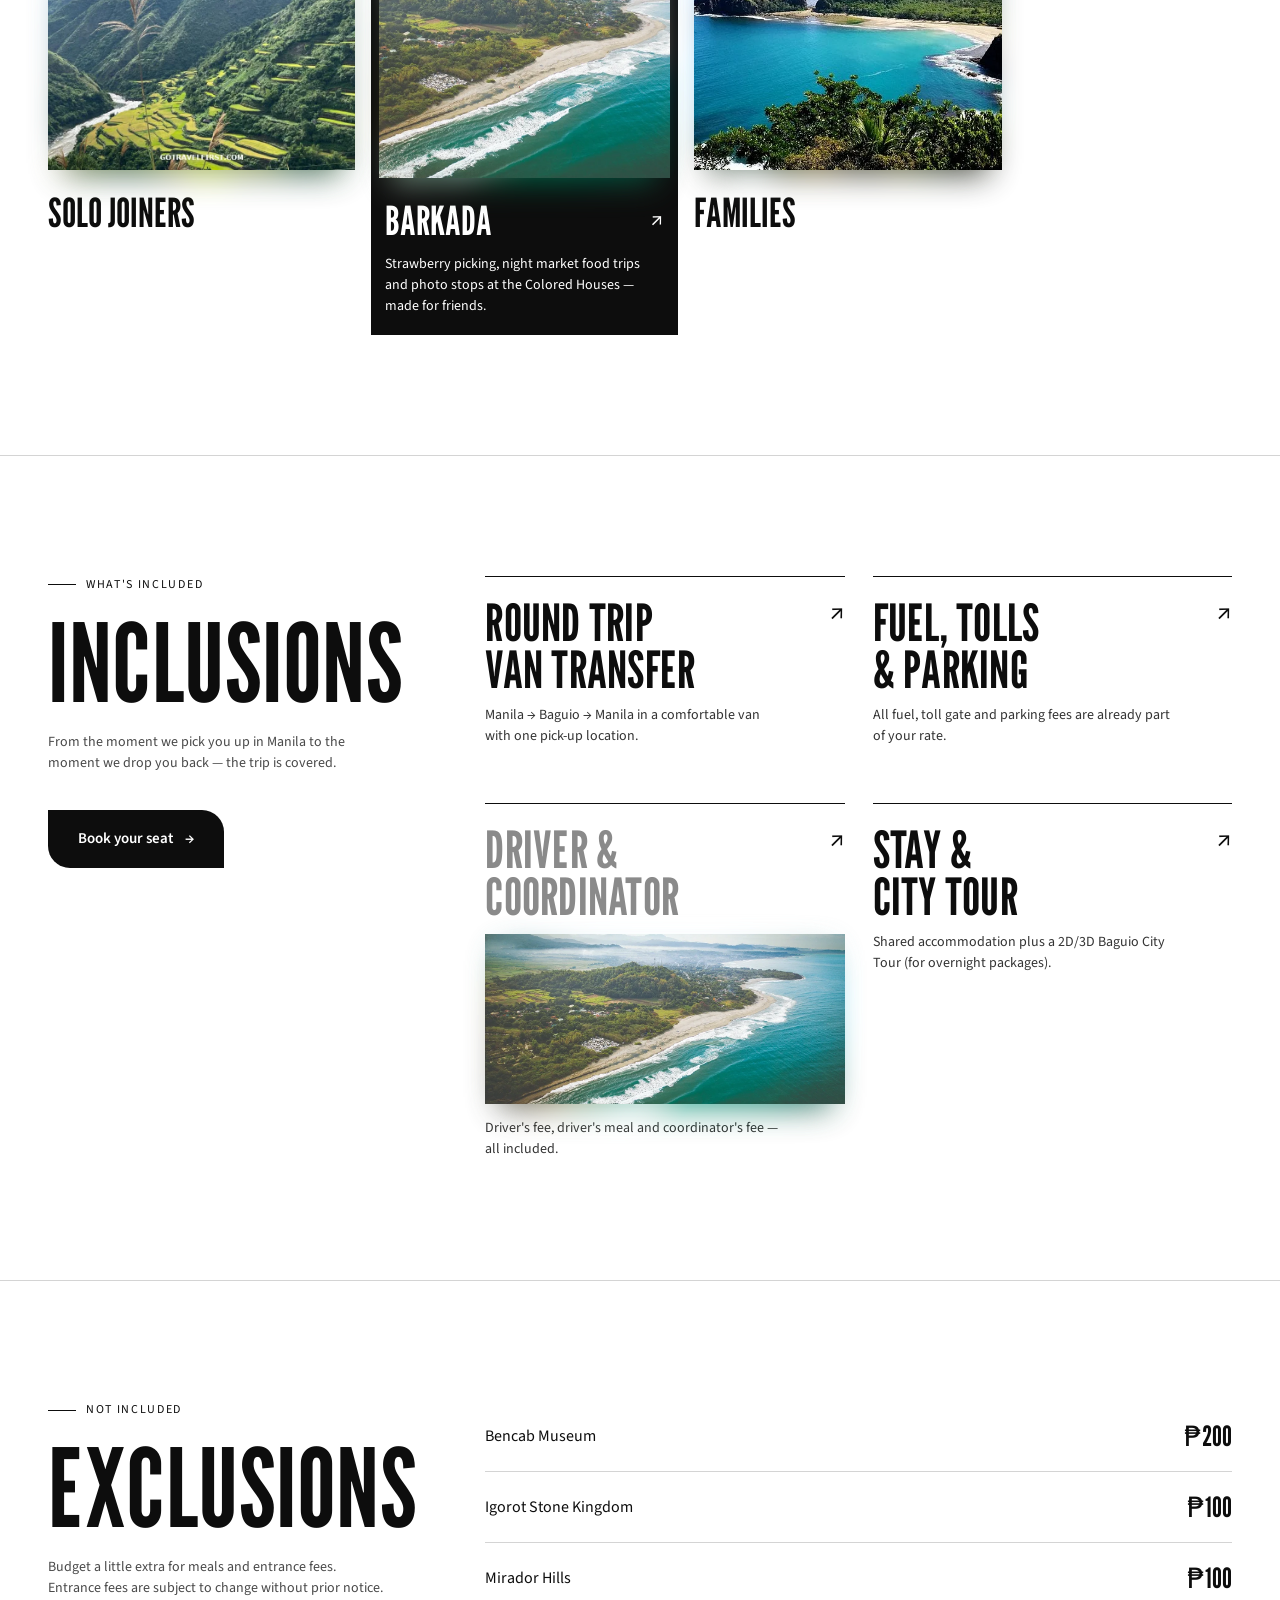
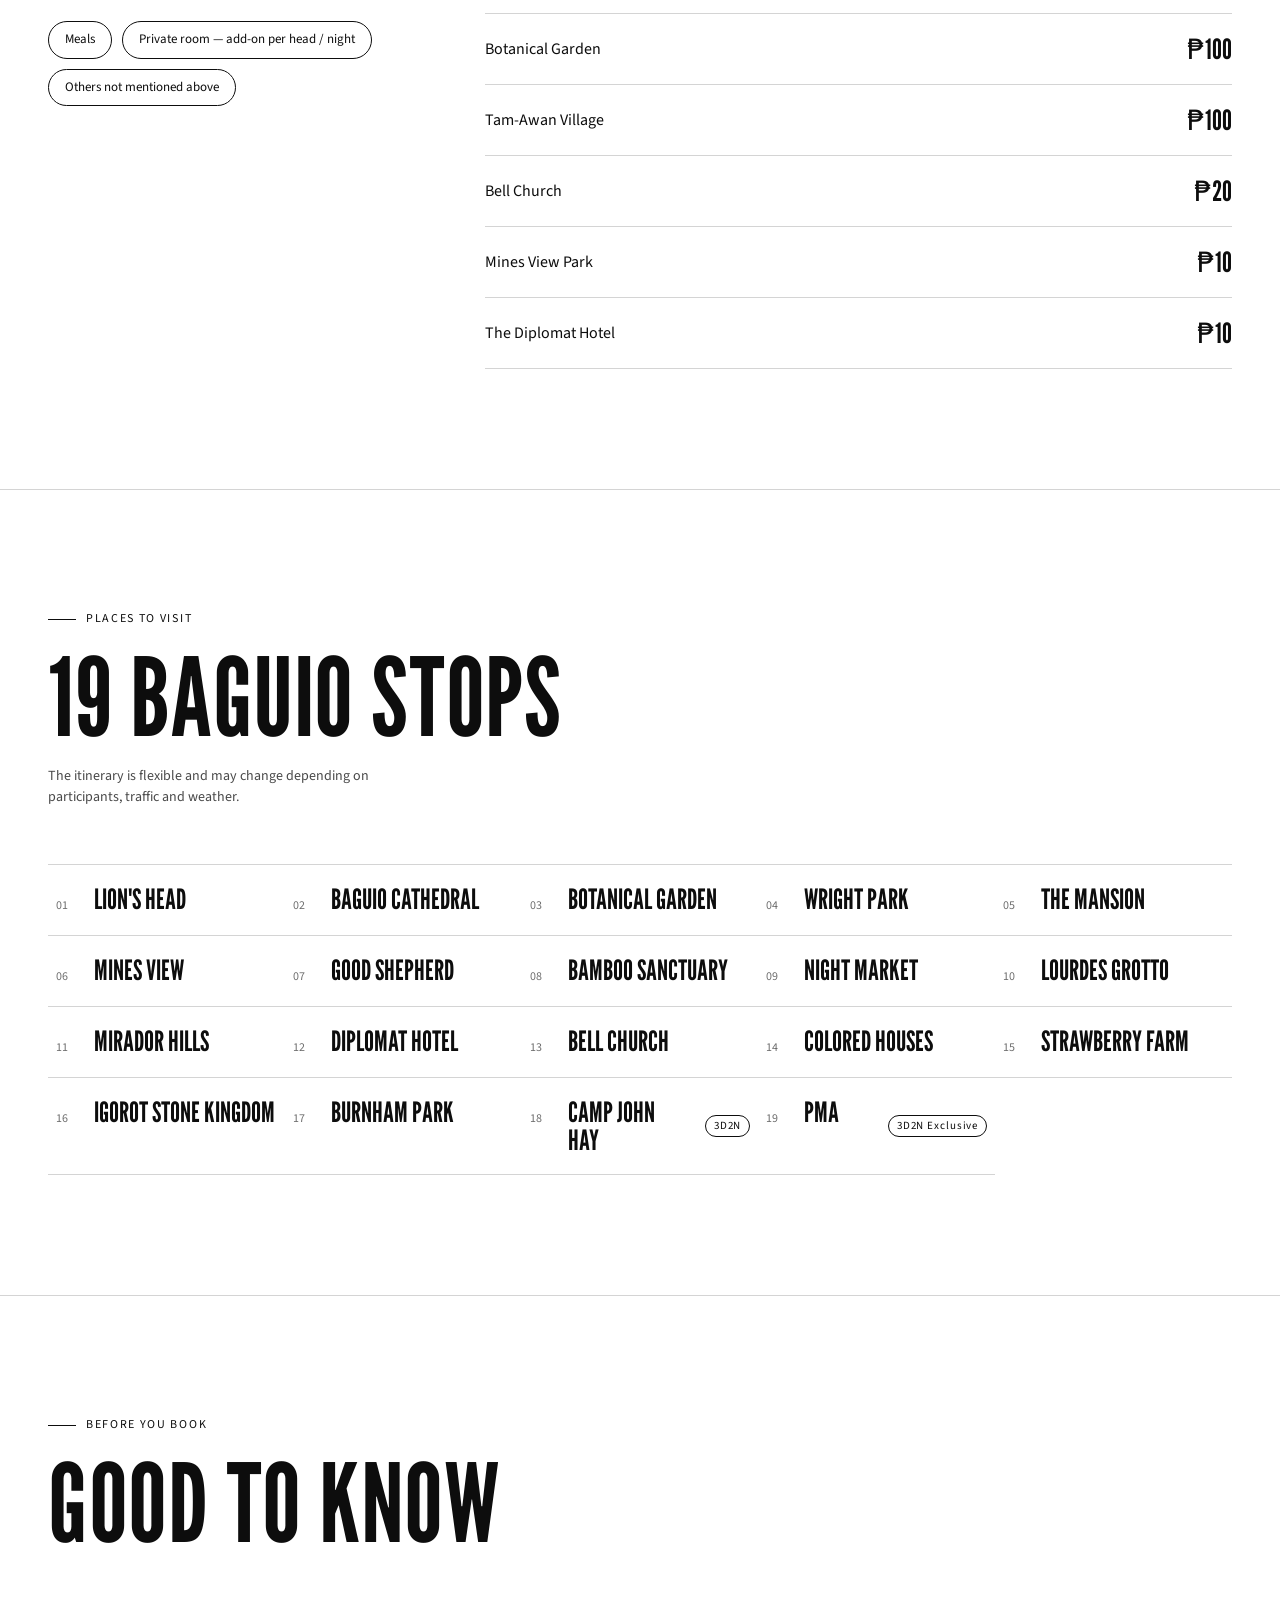
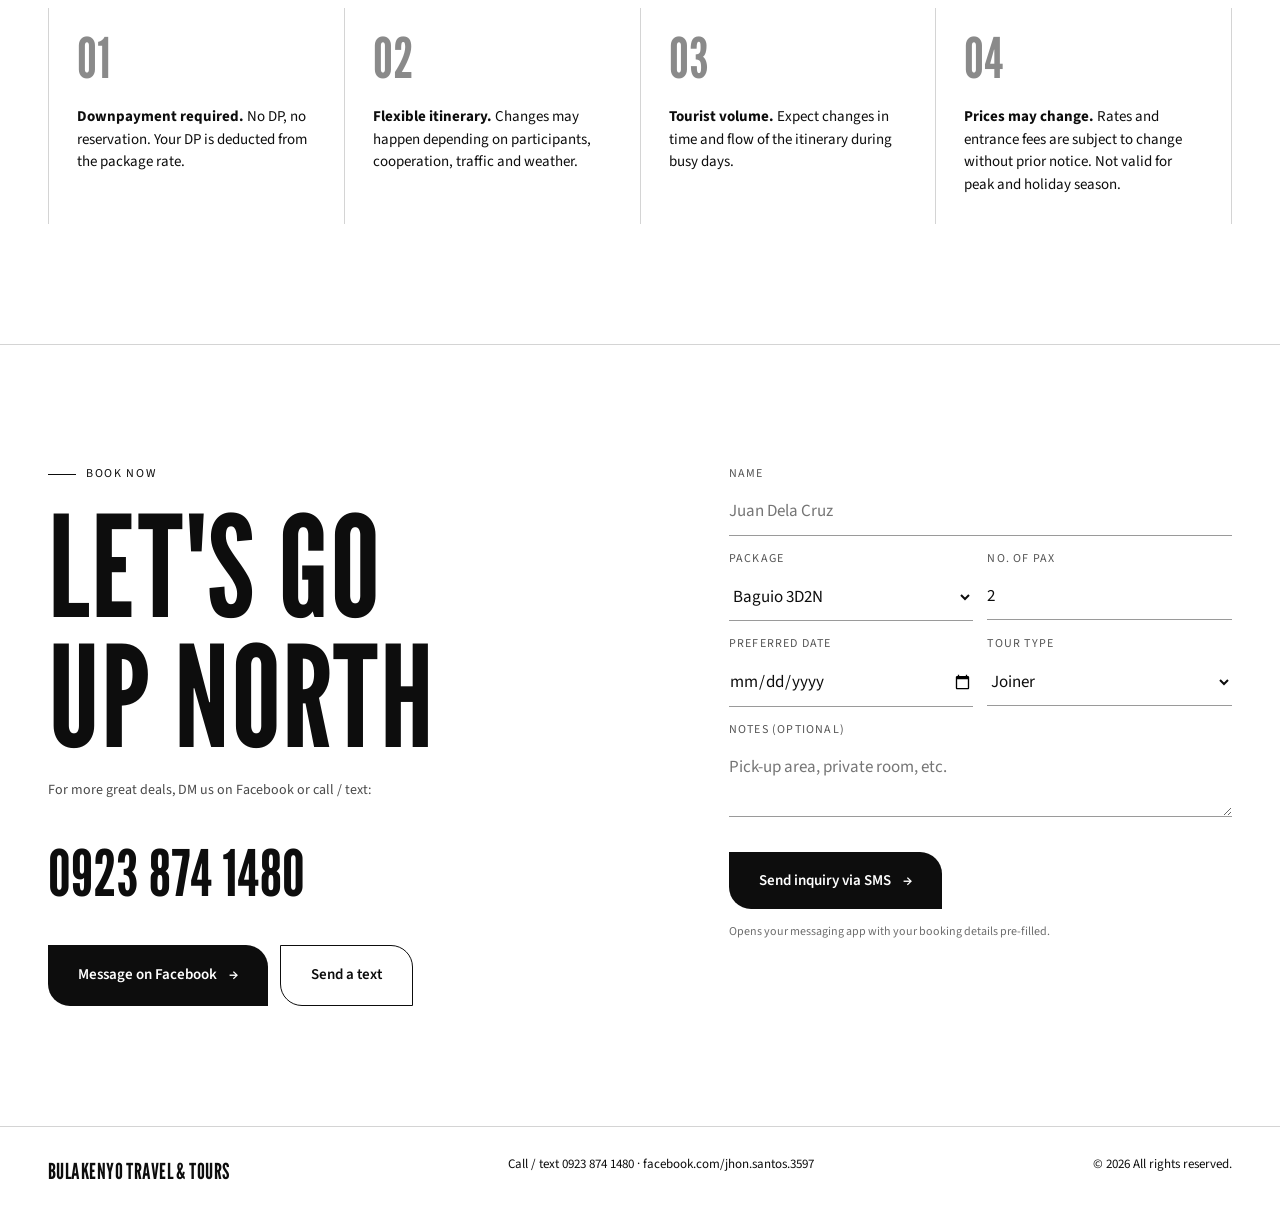
==== commit 109ecde0: "Replace remaining stock placeholder photos with real destination photos Co-Authored-By: Claude Opus " ====
--- a/baguio-tours/index.html
+++ b/baguio-tours/index.html
@@ -659,7 +659,7 @@
           <a href="#contact" class="card-link" data-pkg="Baguio 3D2N">Book this tour <span class="arrow">→</span></a>
         </article>
         <article class="pcard">
-          <div class="ph"><img loading="lazy" decoding="async" src="https://images.unsplash.com/photo-1501785888041-af3ef285b470?auto=format&fit=crop&w=900&q=70" alt="Lake between mountains" onerror="this.remove()"></div>
+          <div class="ph"><img loading="lazy" decoding="async" src="images/baguio-pines.webp" alt="Pine forests of Baguio at sunrise" onerror="this.remove()"></div>
           <div class="pcard-top"><span class="tag">2 Days · 1 Night</span></div>
           <h3 class="display">Baguio<br>2D1N</h3>
           <ul class="price-list"><li>Per head <b>₱2,299</b></li></ul>
@@ -667,7 +667,7 @@
           <a href="#contact" class="card-link" data-pkg="Baguio 2D1N">Book this tour <span class="arrow">→</span></a>
         </article>
         <article class="pcard">
-          <div class="ph"><img loading="lazy" decoding="async" src="https://images.unsplash.com/photo-1469854523086-cc02fe5d8800?auto=format&fit=crop&w=900&q=70" alt="Van on a road trip" onerror="this.remove()"></div>
+          <div class="ph"><img loading="lazy" decoding="async" src="images/atok-flowers.webp" alt="Highland flower farm near Baguio" onerror="this.remove()"></div>
           <div class="pcard-top"><span class="tag">Day Tour</span></div>
           <h3 class="display">Baguio<br>Day Tour</h3>
           <ul class="price-list"><li>Per head <b>₱1,499</b></li></ul>
@@ -717,22 +717,22 @@
 
   <div class="tab-panel active" data-panel="joiners">
     <div class="who-track-wrap"><div class="who-track">
-      <div class="who"><div class="ph"><img loading="lazy" decoding="async" src="https://images.unsplash.com/photo-1530789253388-582c481c54b0?auto=format&fit=crop&w=700&q=70" alt="Solo traveler" onerror="this.remove()"><span class="num">01</span></div>
+      <div class="who"><div class="ph"><img loading="lazy" decoding="async" src="images/buscalan.webp" alt="Buscalan rice terraces" onerror="this.remove()"><span class="num">01</span></div>
         <h4>Solo joiners <span class="ne">↗</span></h4><p class="desc">Travelling alone? Join a group trip, share the van and the stay, and make new friends along the way.</p></div>
-      <div class="who active"><div class="ph"><img loading="lazy" decoding="async" src="https://images.unsplash.com/photo-1511632765486-a01980e01a18?auto=format&fit=crop&w=700&q=70" alt="Group of friends" onerror="this.remove()"><span class="num">02</span></div>
+      <div class="who active"><div class="ph"><img loading="lazy" decoding="async" src="images/la-union.webp" alt="La Union coastline" onerror="this.remove()"><span class="num">02</span></div>
         <h4>Barkada <span class="ne">↗</span></h4><p class="desc">Strawberry picking, night market food trips and photo stops at the Colored Houses — made for friends.</p></div>
-      <div class="who"><div class="ph"><img loading="lazy" decoding="async" src="https://images.unsplash.com/photo-1476514525535-07fb3b4ae5f1?auto=format&fit=crop&w=700&q=70" alt="Family by a lake" onerror="this.remove()"><span class="num">03</span></div>
+      <div class="who"><div class="ph"><img loading="lazy" decoding="async" src="images/baler.webp" alt="Baler cove" onerror="this.remove()"><span class="num">03</span></div>
         <h4>Families <span class="ne">↗</span></h4><p class="desc">Safe, coordinated trips for all ages. Boat rides at Burnham Park, horseback at Wright Park and cool mountain air.</p></div>
     </div></div>
   </div>
 
   <div class="tab-panel" data-panel="exclusive">
     <div class="who-track-wrap"><div class="who-track">
-      <div class="who active"><div class="ph"><img loading="lazy" decoding="async" src="https://images.unsplash.com/photo-1527631746610-bca00a040d60?auto=format&fit=crop&w=700&q=70" alt="Friends on an exclusive trip" onerror="this.remove()"><span class="num">01</span></div>
+      <div class="who active"><div class="ph"><img loading="lazy" decoding="async" src="images/caramoan.webp" alt="Caramoan islands" onerror="this.remove()"><span class="num">01</span></div>
         <h4>Exclusive group <span class="ne">↗</span></h4><p class="desc">The whole van is yours. Flexible date, one pick-up location, and your own pace.</p></div>
-      <div class="who"><div class="ph"><img loading="lazy" decoding="async" src="https://images.unsplash.com/photo-1488646953014-85cb44e25828?auto=format&fit=crop&w=700&q=70" alt="Planning a trip" onerror="this.remove()"><span class="num">02</span></div>
+      <div class="who"><div class="ph"><img loading="lazy" decoding="async" src="images/vigan.webp" alt="Calle Crisologo, Vigan" onerror="this.remove()"><span class="num">02</span></div>
         <h4>Family outing <span class="ne">↗</span></h4><p class="desc">Plan a reunion or family vacation on your own schedule — we adjust the itinerary to your group.</p></div>
-      <div class="who"><div class="ph"><img loading="lazy" decoding="async" src="https://images.unsplash.com/photo-1464822759023-fed622ff2c3b?auto=format&fit=crop&w=700&q=70" alt="Mountain landscape" onerror="this.remove()"><span class="num">03</span></div>
+      <div class="who"><div class="ph"><img loading="lazy" decoding="async" src="images/baguio.webp" alt="Baguio mountain view" onerror="this.remove()"><span class="num">03</span></div>
         <h4>PMA visit <span class="ne">↗</span></h4><p class="desc">Philippine Military Academy is available on 3D2N exclusive tours only.</p></div>
     </div></div>
   </div>
@@ -751,7 +751,7 @@
       <div class="svc reveal"><span class="ne">↗</span><h3 class="display">Round trip<br>van transfer</h3><p>Manila → Baguio → Manila in a comfortable van with one pick-up location.</p></div>
       <div class="svc reveal"><span class="ne">↗</span><h3 class="display">Fuel, tolls<br>&amp; parking</h3><p>All fuel, toll gate and parking fees are already part of your rate.</p></div>
       <div class="svc feature reveal"><span class="ne">↗</span><h3 class="display">Driver &amp;<br>coordinator</h3>
-        <div class="ph"><img loading="lazy" decoding="async" src="https://images.unsplash.com/photo-1500530855697-b586d89ba3ee?auto=format&fit=crop&w=900&q=70" alt="Road through the mountains" onerror="this.remove()"></div>
+        <div class="ph"><img loading="lazy" decoding="async" src="images/la-union.webp" alt="Coastal road trip to La Union" onerror="this.remove()"></div>
         <p>Driver's fee, driver's meal and coordinator's fee — all included.</p></div>
       <div class="svc reveal"><span class="ne">↗</span><h3 class="display">Stay &amp;<br>city tour</h3><p>Shared accommodation plus a 2D/3D Baguio City Tour (for overnight packages).</p></div>
     </div>
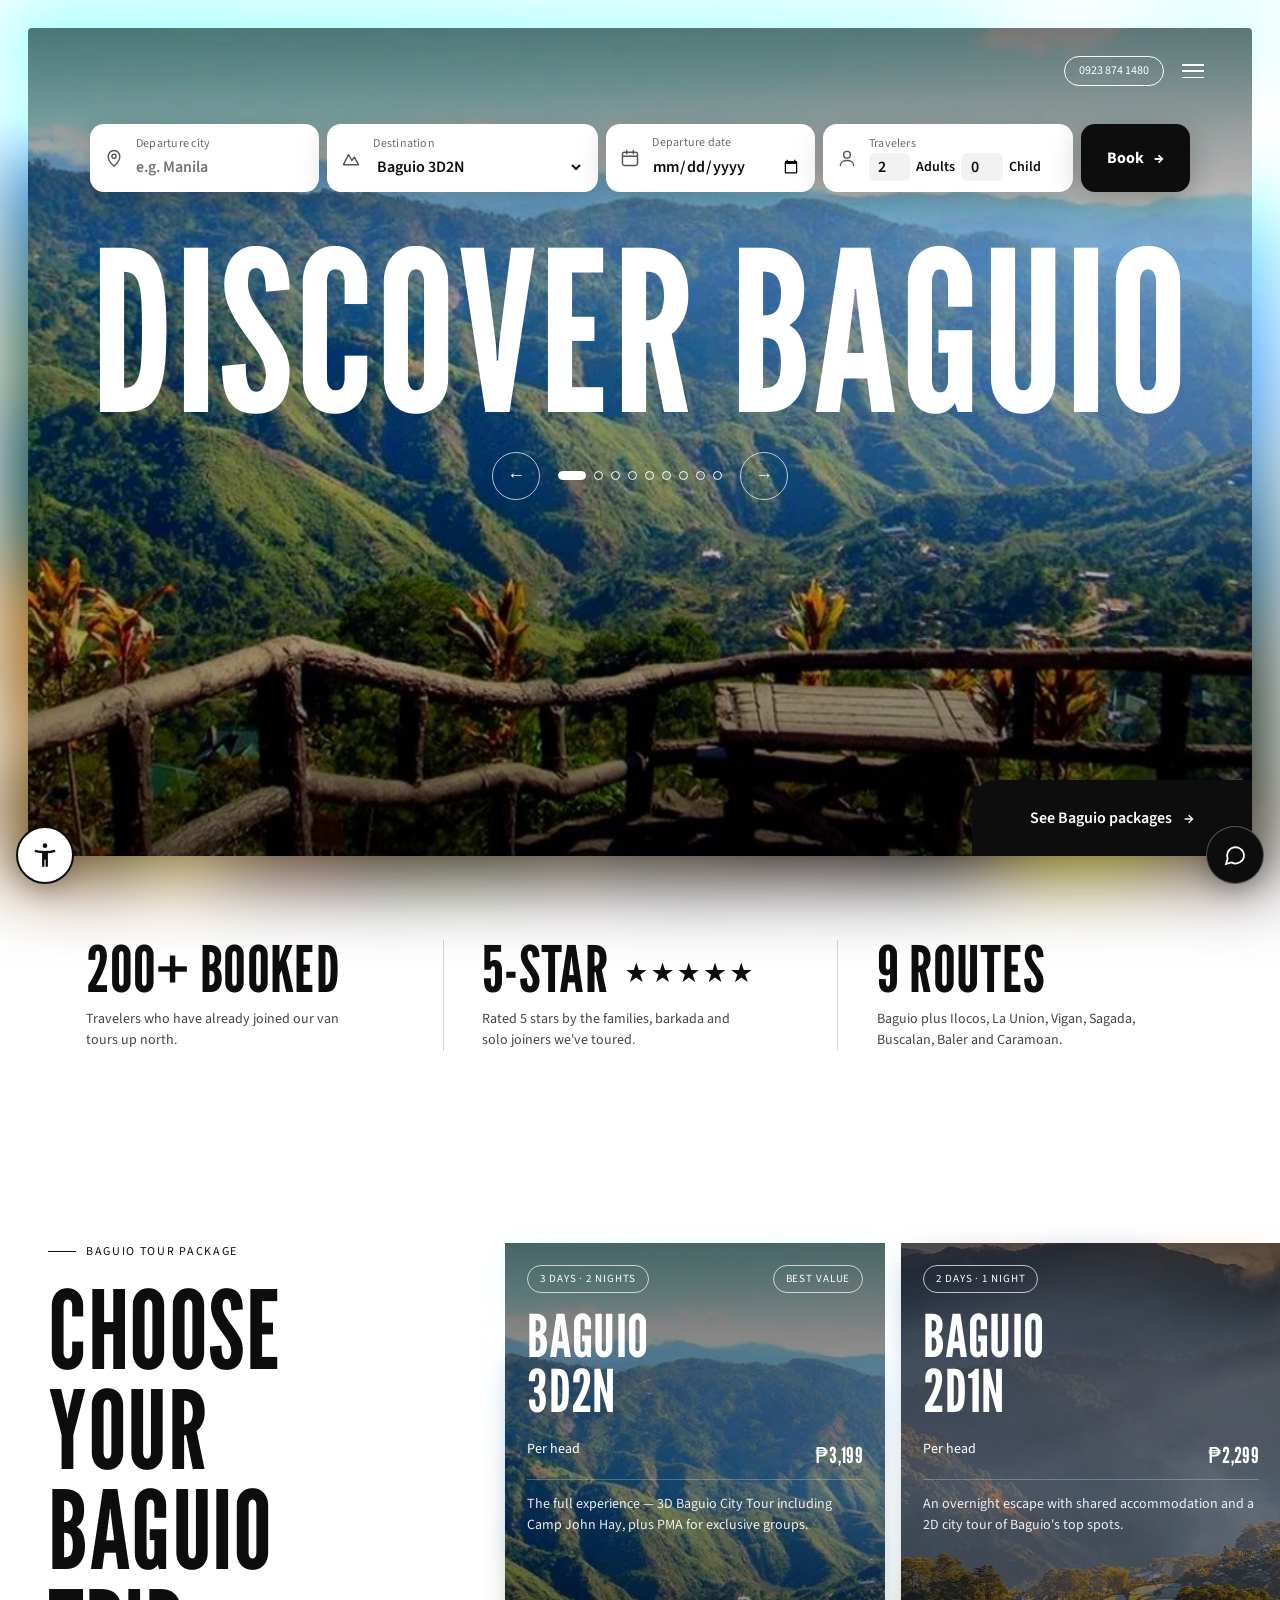
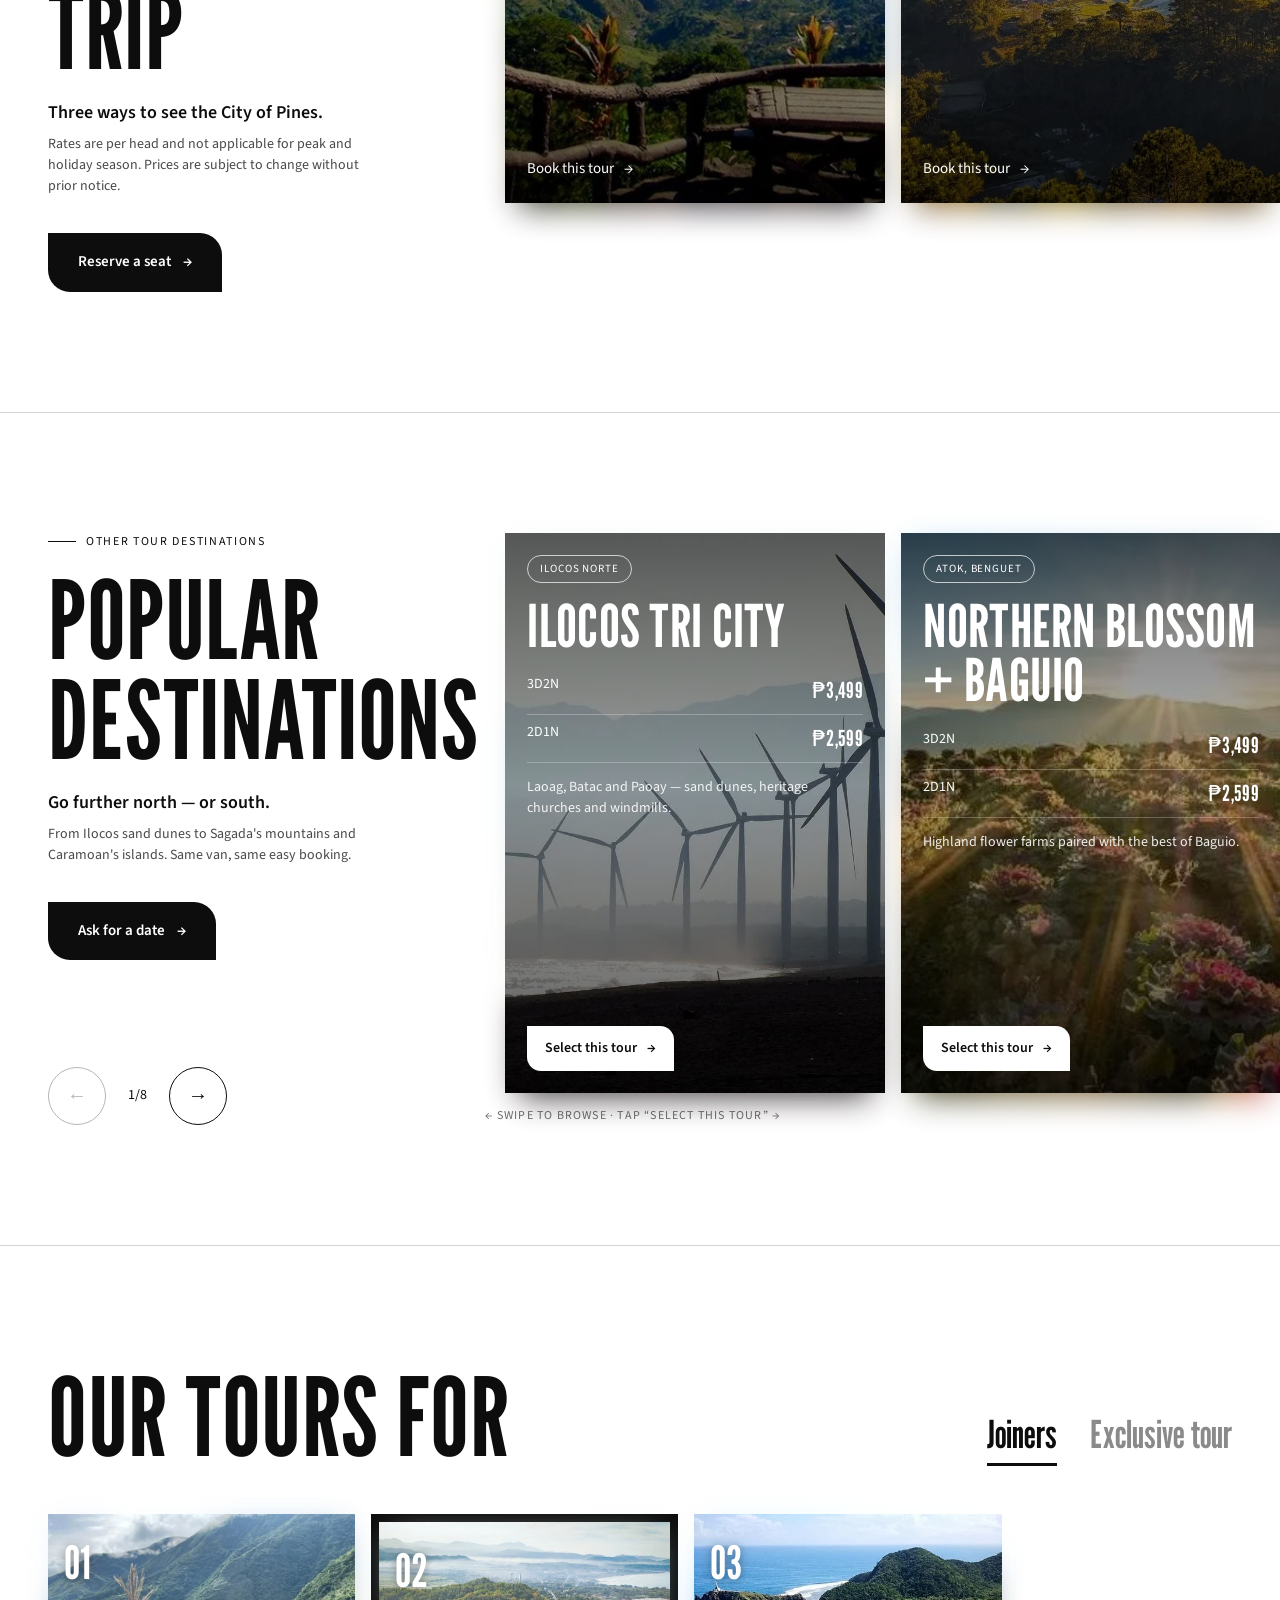
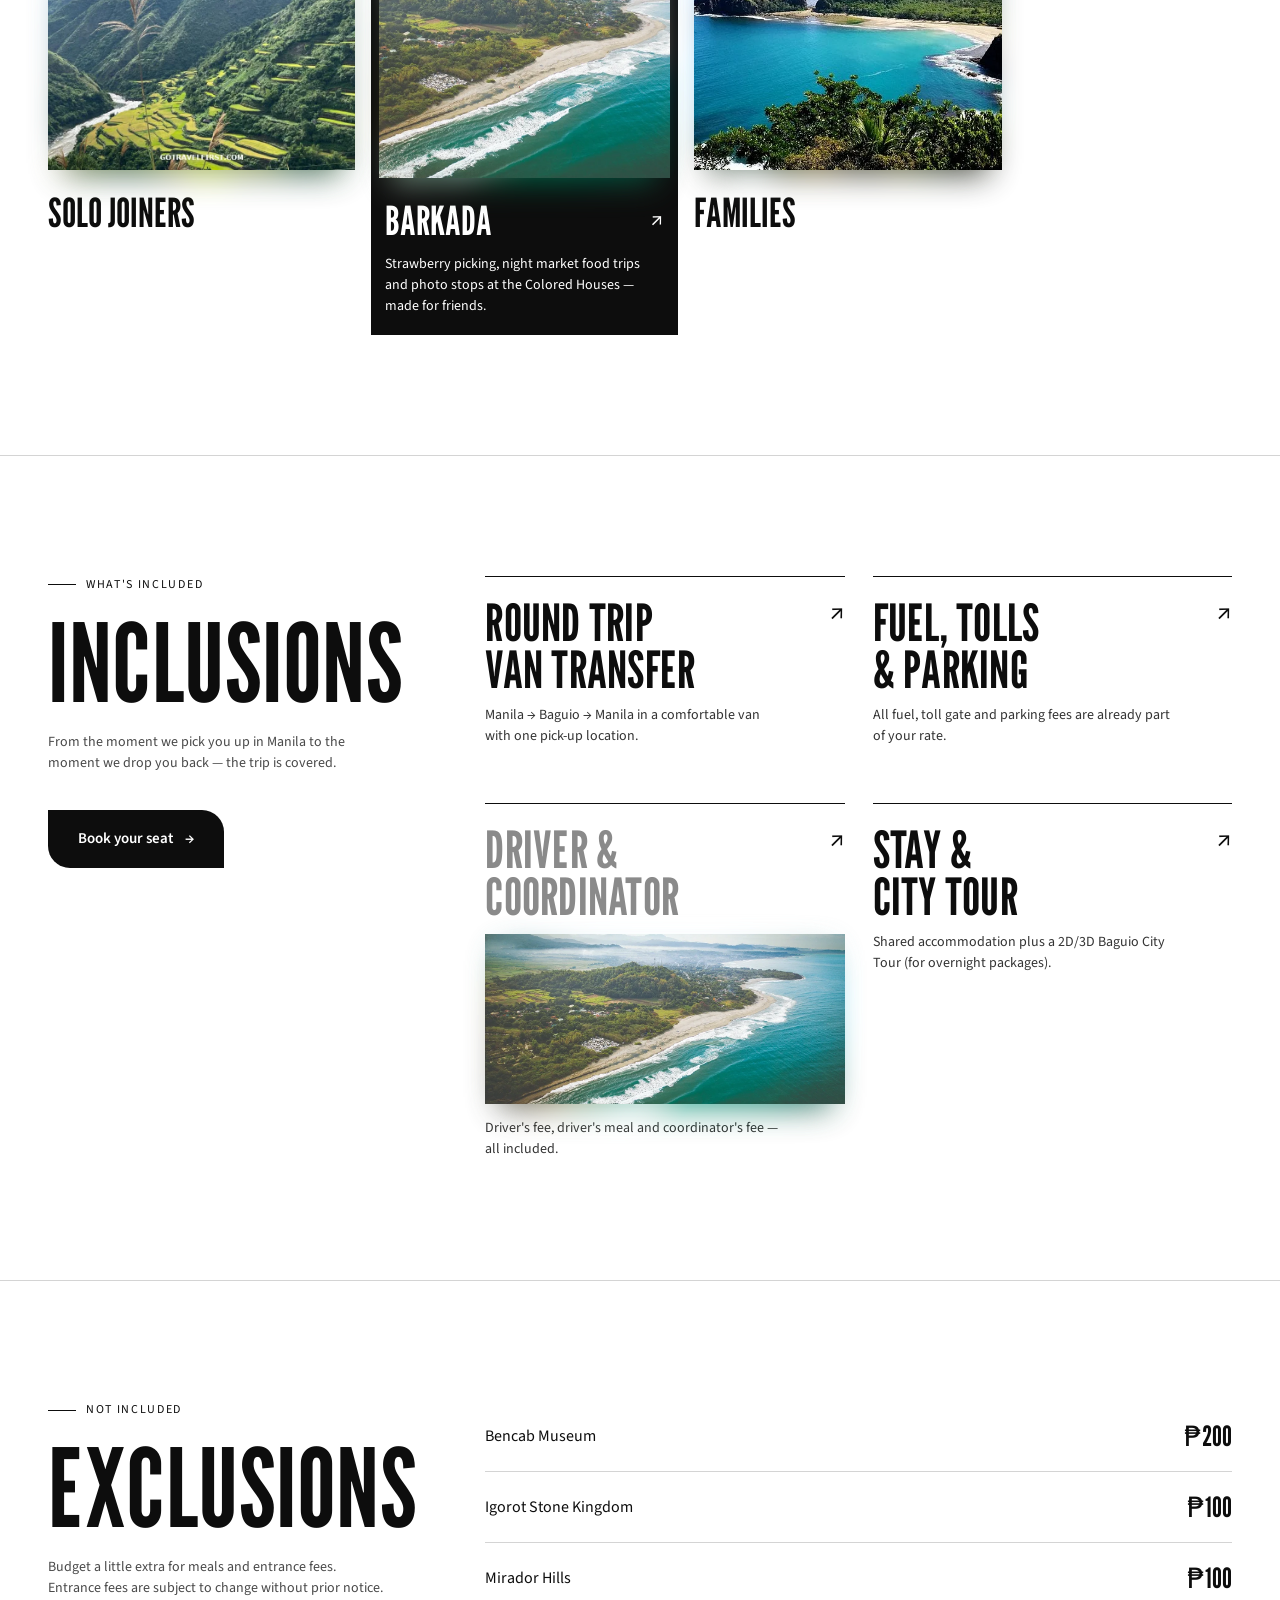
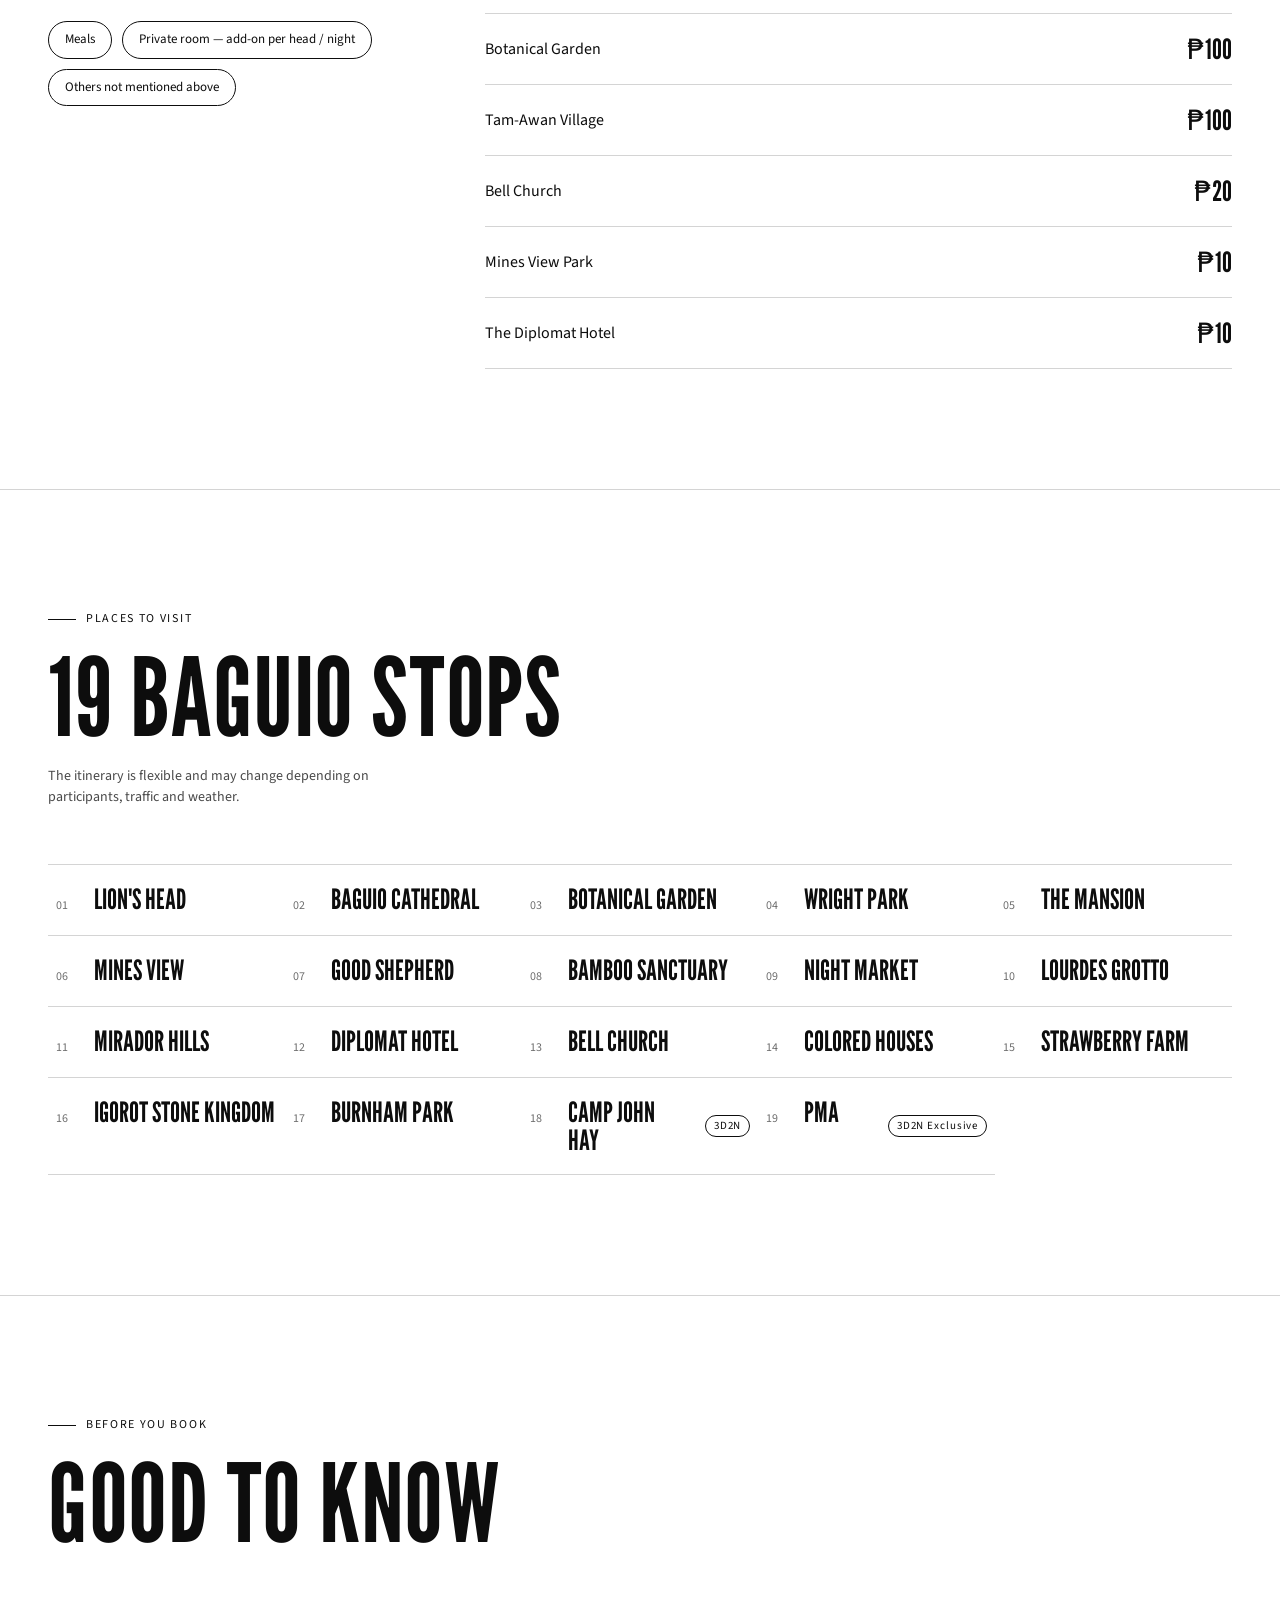
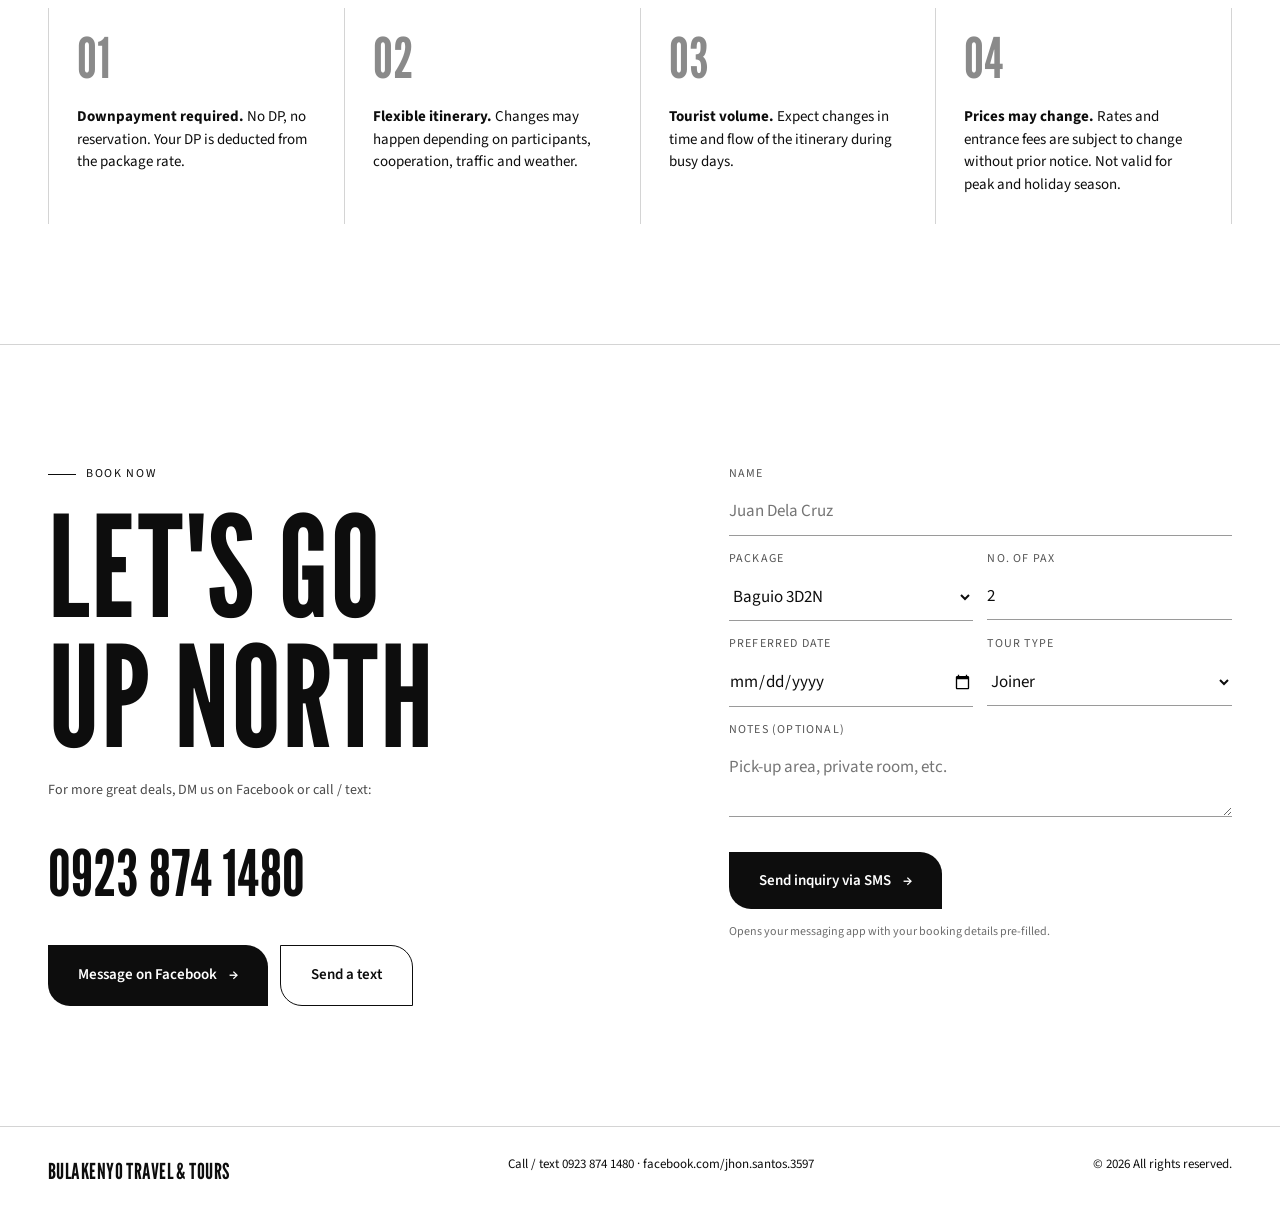
==== commit 351404d0: "Replace stats row with bookings, 5-star rating and routes Co-Authored-By: Claude Opus 5.5 <noreply@a" ====
--- a/baguio-tours/index.html
+++ b/baguio-tours/index.html
@@ -379,6 +379,7 @@
   .stat{padding:0 clamp(16px,3vw,48px);border-left:1px solid var(--line)}
   .stat:first-child{border-left:0}
   .stat h3{font-size:calc((clamp(44px,5vw,64px)) * var(--fs));margin-bottom:10px}
+  .stat .stars{font-family:var(--body);font-size:.42em;letter-spacing:.08em;vertical-align:middle;margin-left:6px}
   .stat p{font-size:calc((14px) * var(--fs));color:#444;max-width:260px}
 
   /* ---------- Section heads ---------- */
@@ -632,8 +633,8 @@
 </div>
 
 <div class="stats">
-  <div class="stat reveal"><h3 class="display">₱1,499</h3><p>Starting rate per head for the Baguio Day Tour, round trip from Manila.</p></div>
-  <div class="stat reveal"><h3 class="display">19 Spots</h3><p>Lion's Head, Mines View, Strawberry Farm, Burnham Park and many more.</p></div>
+  <div class="stat reveal"><h3 class="display">200+ Booked</h3><p>Travelers who have already joined our van tours up north.</p></div>
+  <div class="stat reveal"><h3 class="display">5-Star <span class="stars" aria-label="5 out of 5 stars">★★★★★</span></h3><p>Rated 5 stars by the families, barkada and solo joiners we've toured.</p></div>
   <div class="stat reveal"><h3 class="display">9 Routes</h3><p>Baguio plus Ilocos, La Union, Vigan, Sagada, Buscalan, Baler and Caramoan.</p></div>
 </div>
 
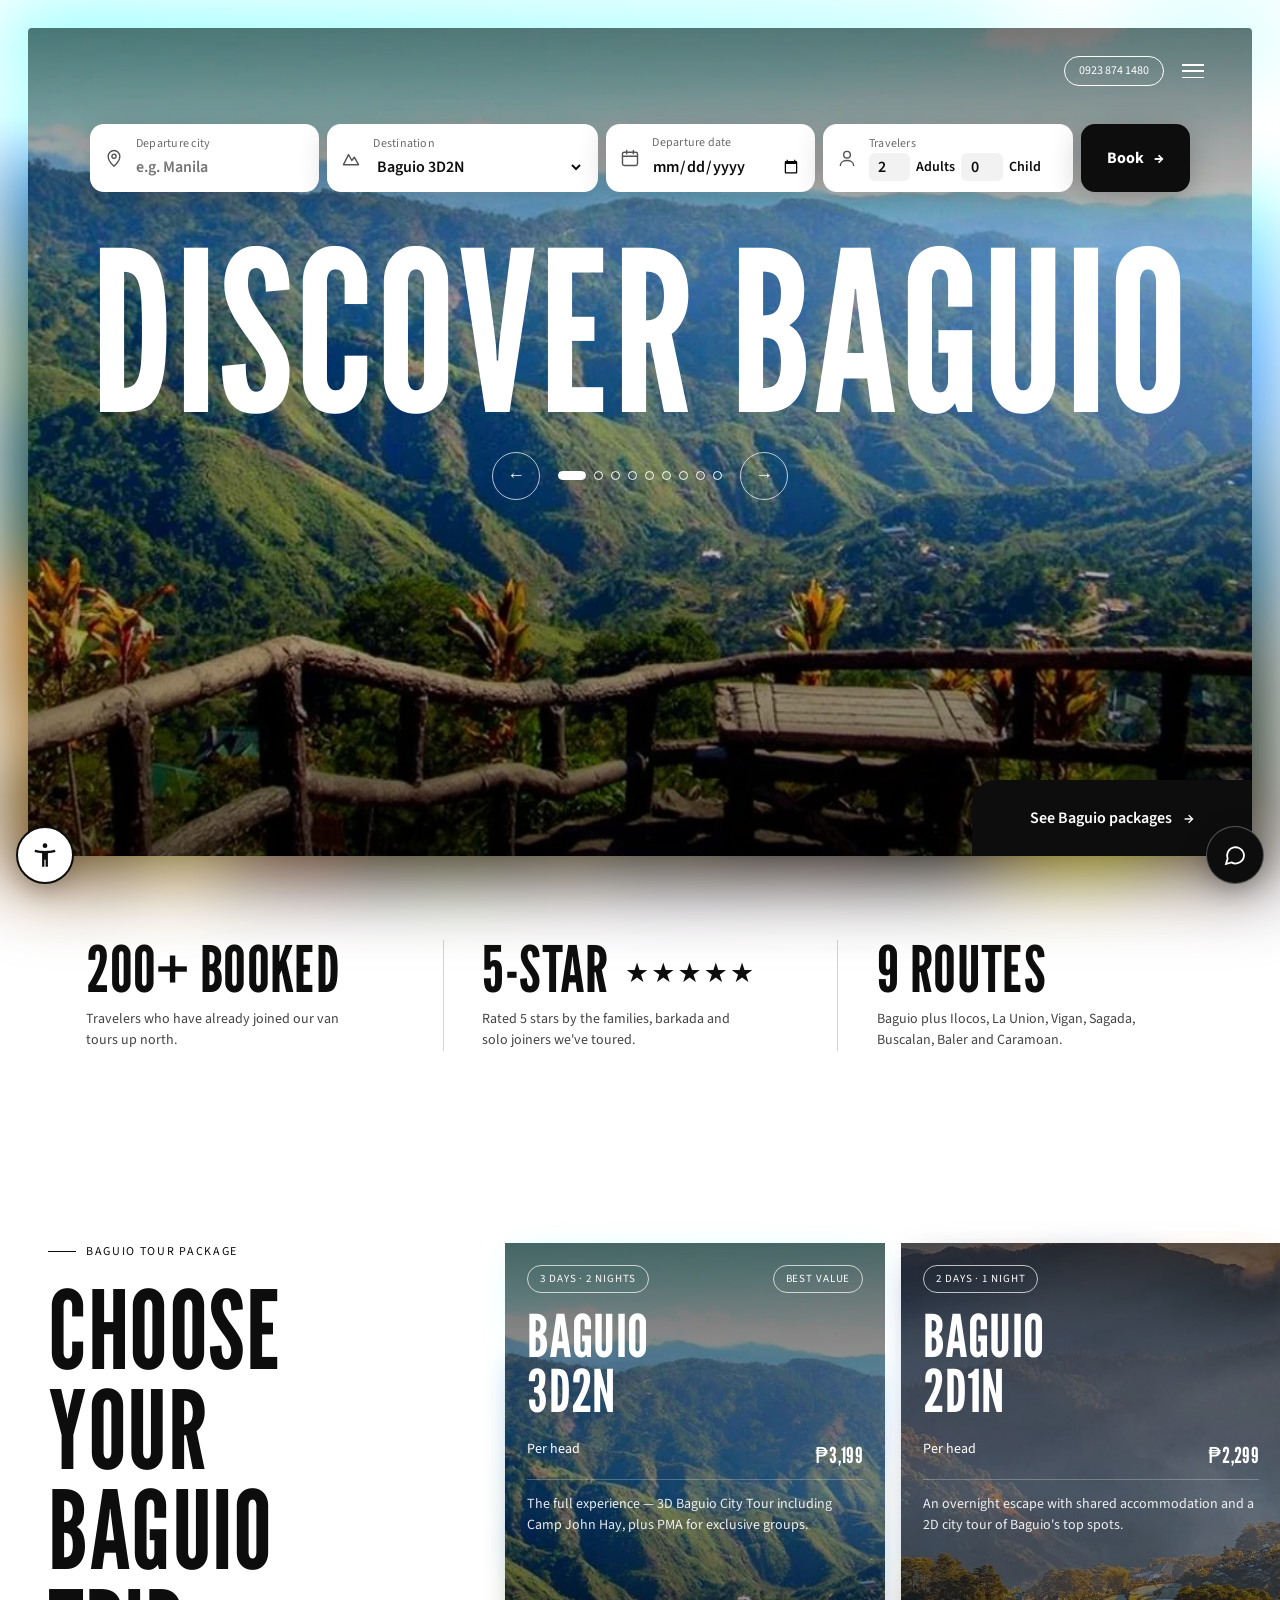
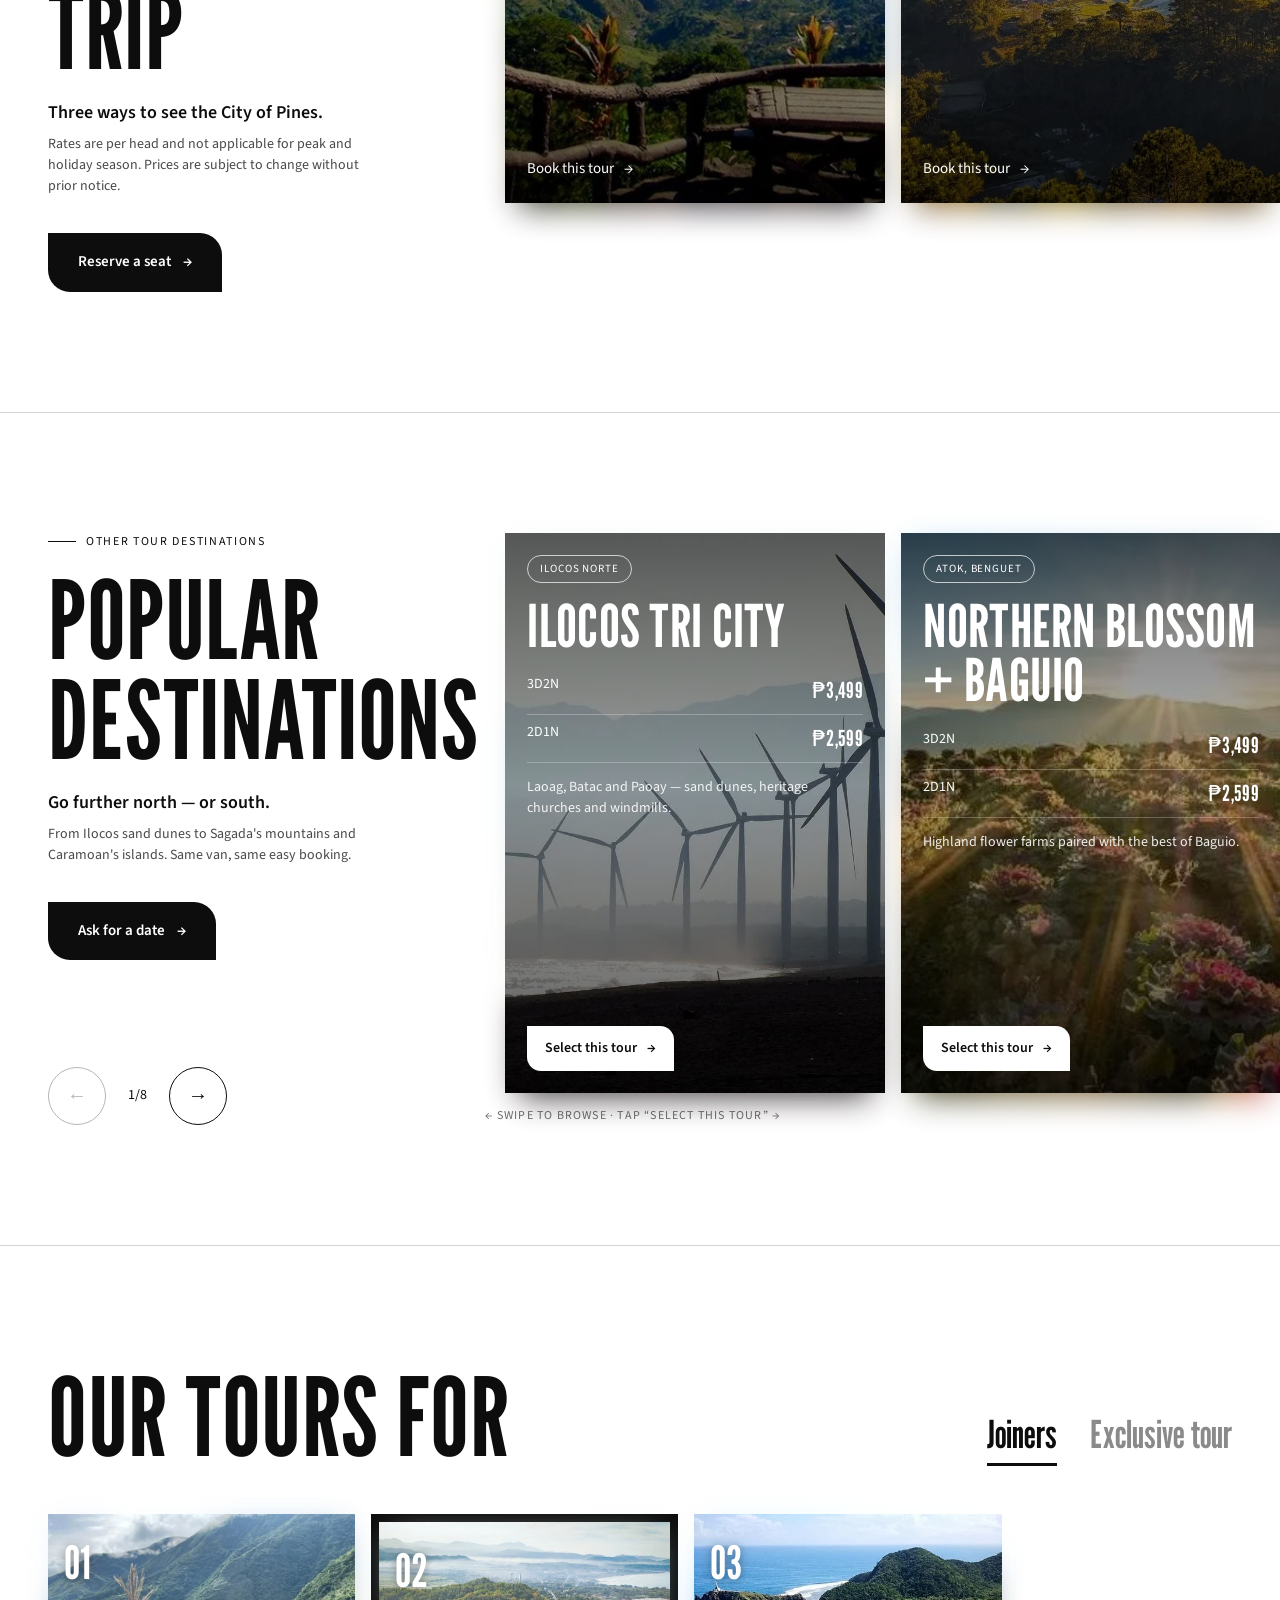
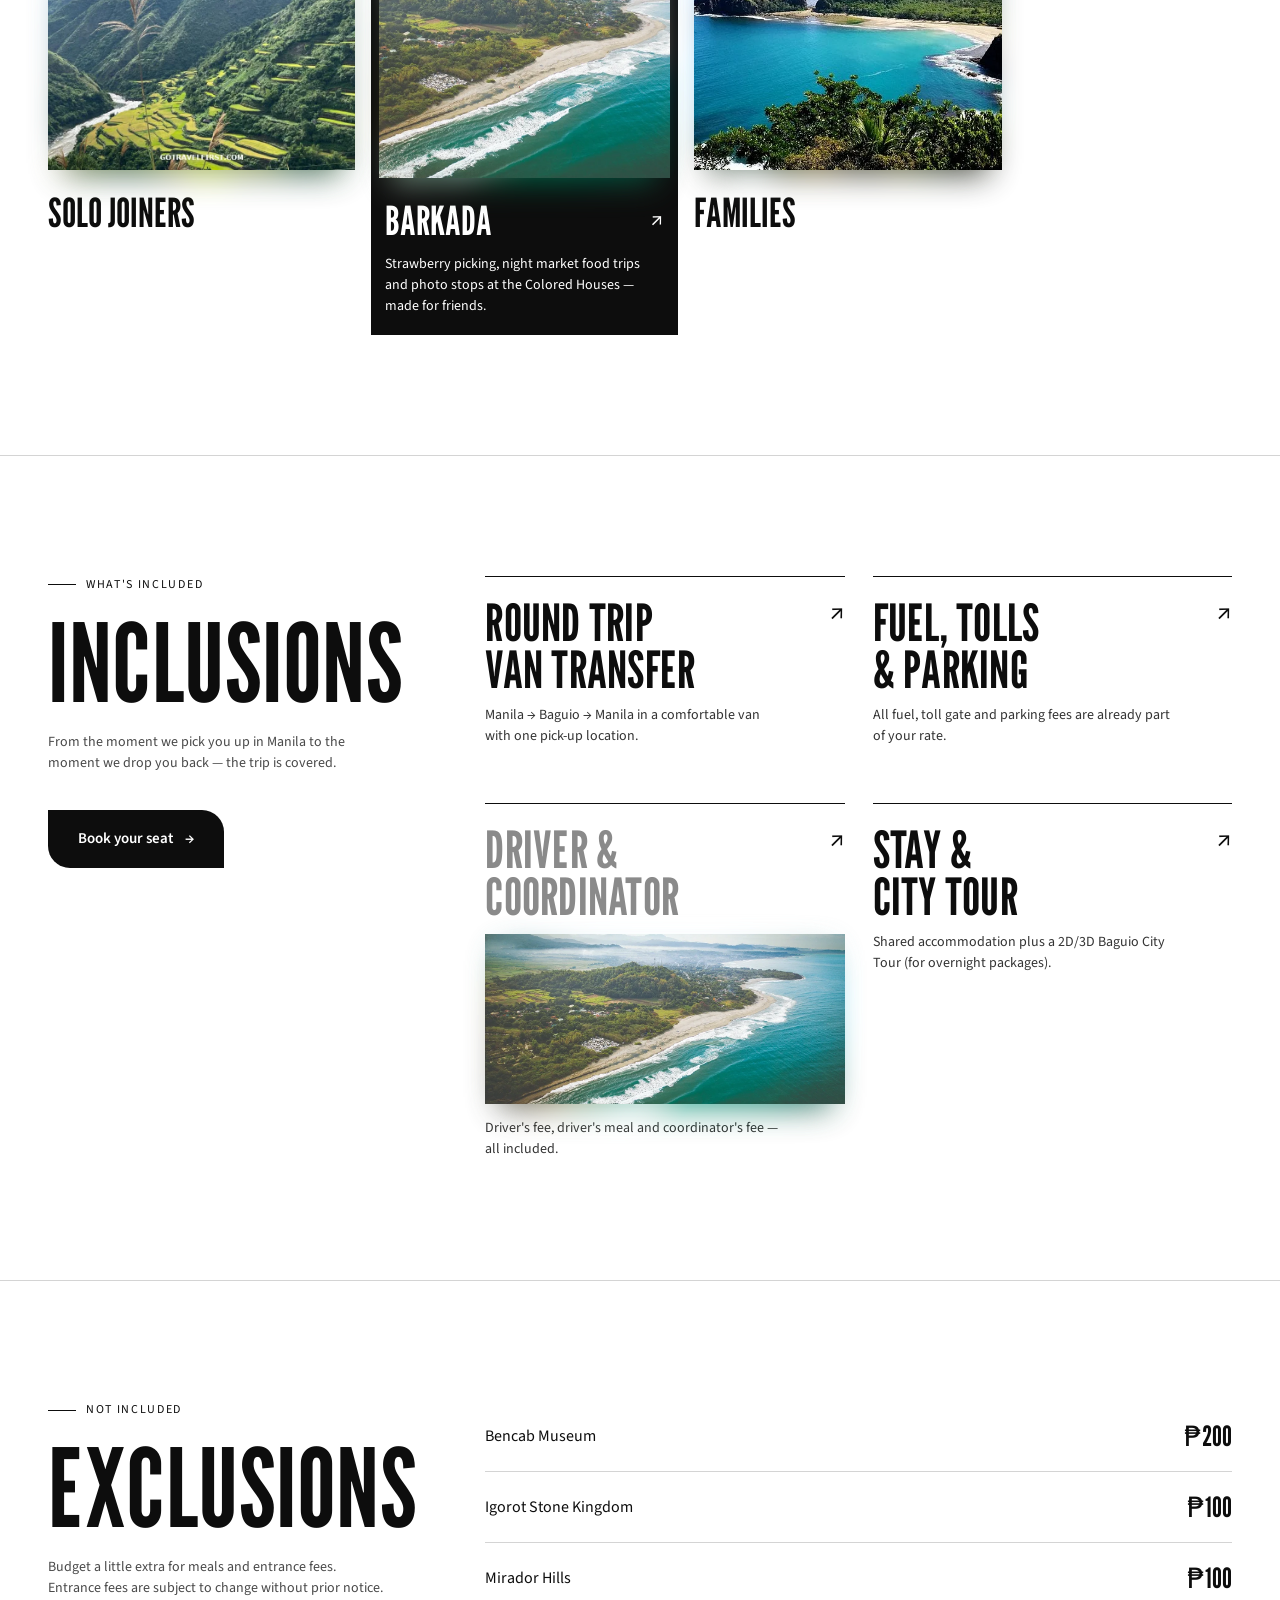
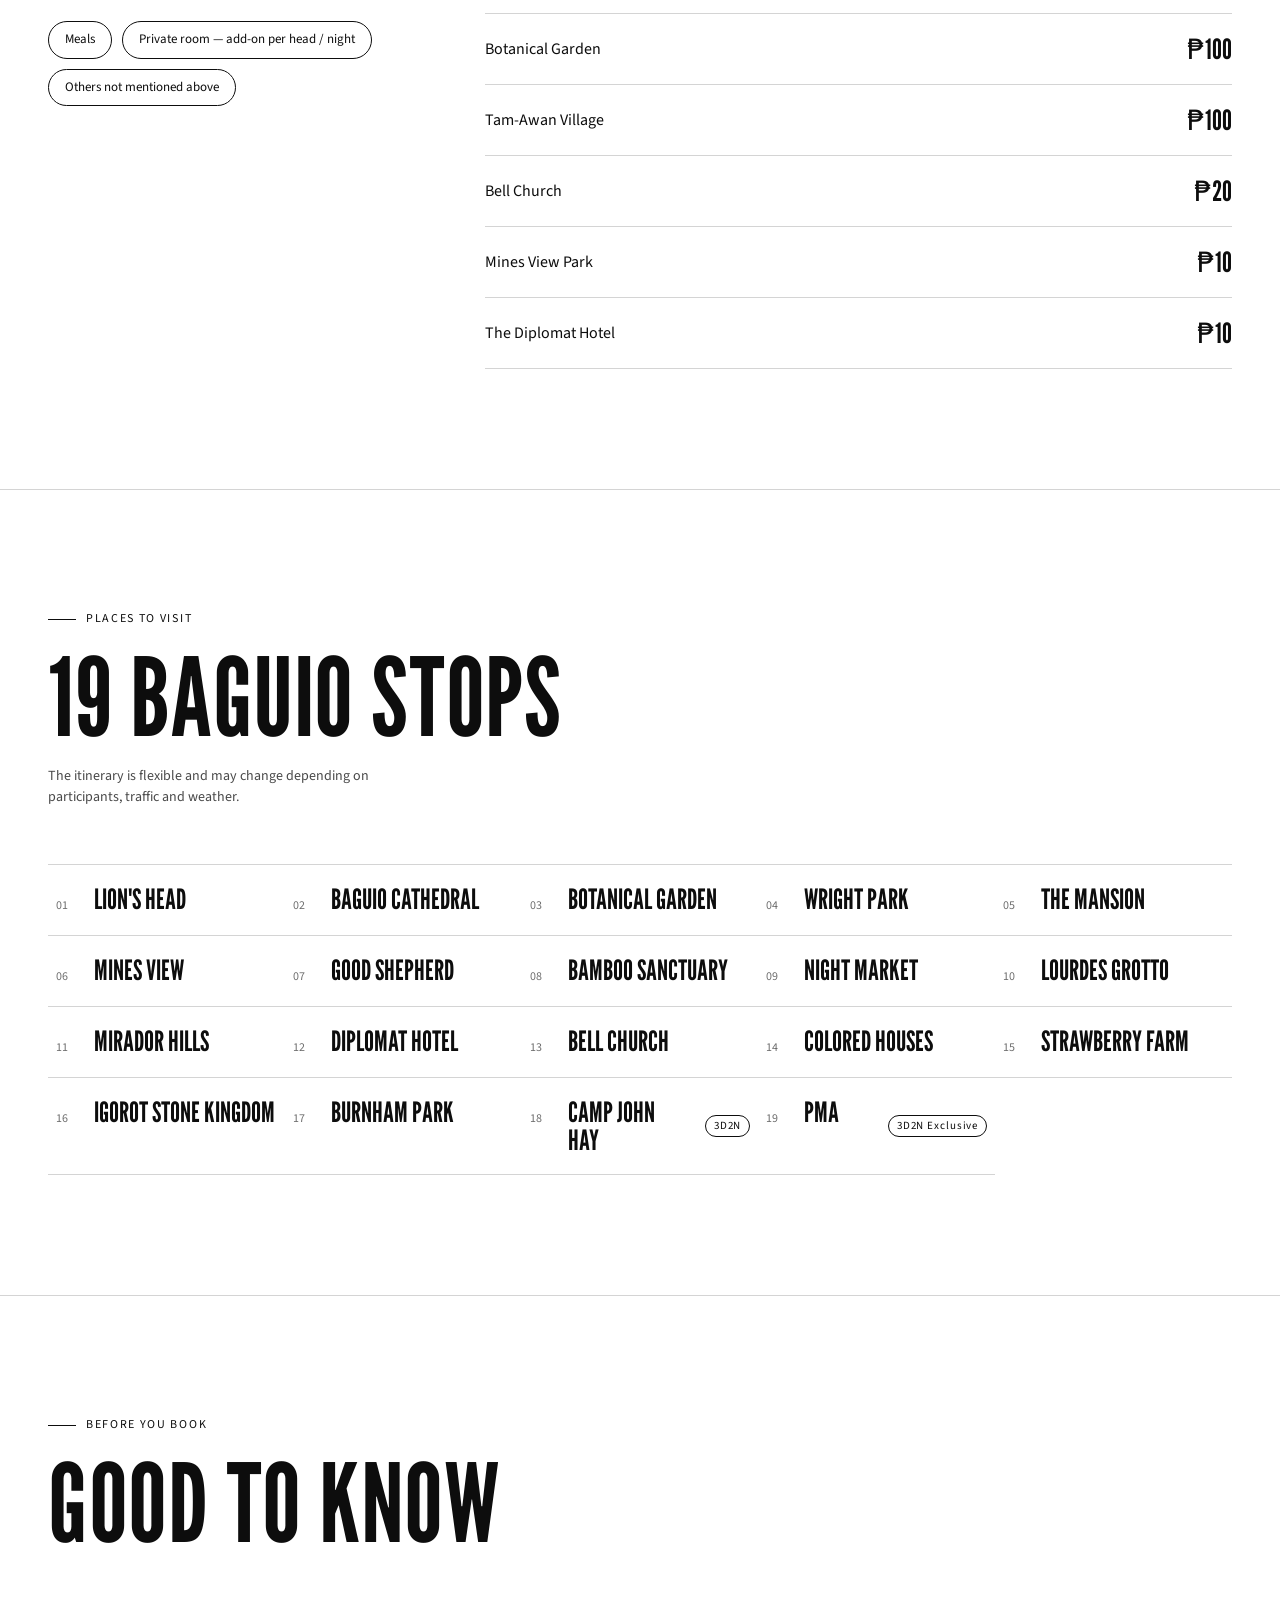
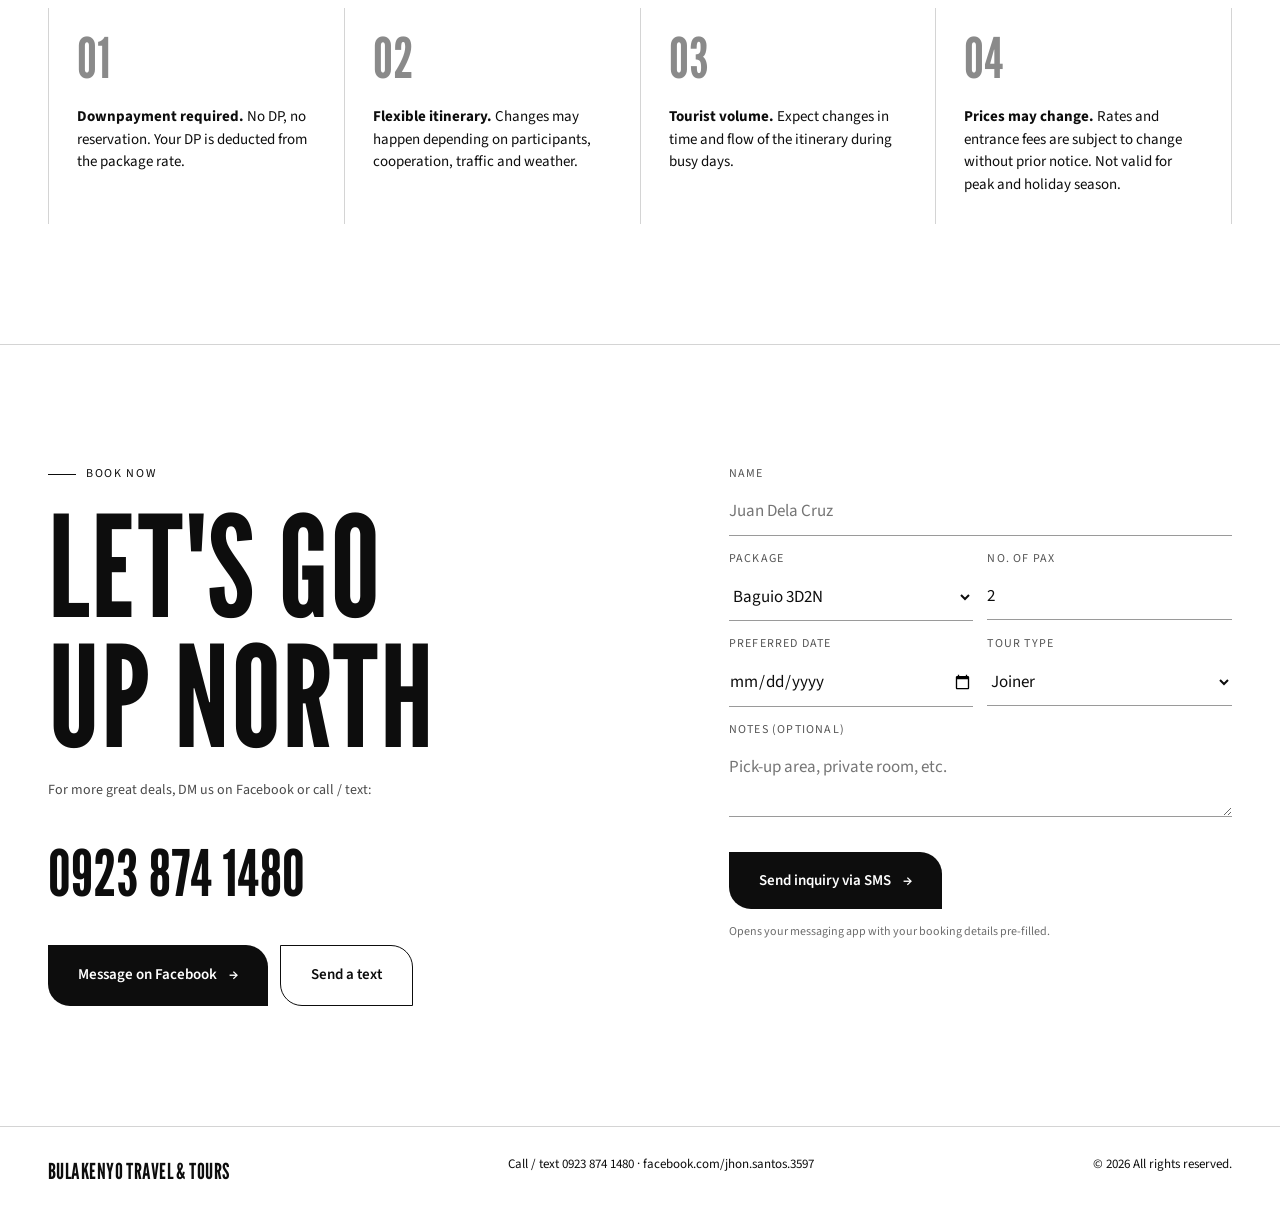
==== commit ed151f1c: "Animate stats numbers counting up when scrolled into view Co-Authored-By: Claude Opus 5.5 <noreply@a" ====
--- a/baguio-tours/index.html
+++ b/baguio-tours/index.html
@@ -380,6 +380,14 @@
   .stat:first-child{border-left:0}
   .stat h3{font-size:calc((clamp(44px,5vw,64px)) * var(--fs));margin-bottom:10px}
   .stat .stars{font-family:var(--body);font-size:.42em;letter-spacing:.08em;vertical-align:middle;margin-left:6px}
+  .count{display:inline-block;font-variant-numeric:tabular-nums;min-width:1ch}
+  .stars i{font-style:normal;display:inline-block;transition:opacity .3s, transform .3s}
+  .stats.ready .stars i{opacity:0;transform:scale(.4)}
+  .stats.ready.counted .stars i{opacity:1;transform:none}
+  .stats.counted .stars i:nth-child(2){transition-delay:.12s}
+  .stats.counted .stars i:nth-child(3){transition-delay:.24s}
+  .stats.counted .stars i:nth-child(4){transition-delay:.36s}
+  .stats.counted .stars i:nth-child(5){transition-delay:.48s}
   .stat p{font-size:calc((14px) * var(--fs));color:#444;max-width:260px}
 
   /* ---------- Section heads ---------- */
@@ -633,9 +641,9 @@
 </div>
 
 <div class="stats">
-  <div class="stat reveal"><h3 class="display">200+ Booked</h3><p>Travelers who have already joined our van tours up north.</p></div>
-  <div class="stat reveal"><h3 class="display">5-Star <span class="stars" aria-label="5 out of 5 stars">★★★★★</span></h3><p>Rated 5 stars by the families, barkada and solo joiners we've toured.</p></div>
-  <div class="stat reveal"><h3 class="display">9 Routes</h3><p>Baguio plus Ilocos, La Union, Vigan, Sagada, Buscalan, Baler and Caramoan.</p></div>
+  <div class="stat reveal"><h3 class="display"><span class="count" data-to="200">200</span>+ Booked</h3><p>Travelers who have already joined our van tours up north.</p></div>
+  <div class="stat reveal"><h3 class="display"><span class="count" data-to="5">5</span>-Star <span class="stars" aria-label="5 out of 5 stars"><i>★</i><i>★</i><i>★</i><i>★</i><i>★</i></span></h3><p>Rated 5 stars by the families, barkada and solo joiners we've toured.</p></div>
+  <div class="stat reveal"><h3 class="display"><span class="count" data-to="9">9</span> Routes</h3><p>Baguio plus Ilocos, La Union, Vigan, Sagada, Buscalan, Baler and Caramoan.</p></div>
 </div>
 
 <!-- ================= BAGUIO PACKAGES ================= -->
@@ -1091,6 +1099,26 @@
       document.getElementById('contact').scrollIntoView({behavior:'smooth'});
       setTimeout(() => document.getElementById('fName').focus({preventScroll:true}), 600);
     });
+  })();
+
+  // ---- Running numbers in the stats row (count up when scrolled into view) ----
+  (function(){
+    const box = document.querySelector('.stats');
+    if(!box || matchMedia('(prefers-reduced-motion: reduce)').matches || !('IntersectionObserver' in window)) return;
+    const nums = [...box.querySelectorAll('.count')];
+    box.classList.add('ready');
+    nums.forEach(n => n.textContent = '0');
+    const run = () => {
+      const t0 = performance.now(), dur = 1600;
+      const tick = now => {
+        const k = Math.min(1, (now - t0) / dur), ease = 1 - Math.pow(1 - k, 3);
+        nums.forEach(n => n.textContent = Math.round(+n.dataset.to * ease));
+        if(k < 1) requestAnimationFrame(tick); else box.classList.add('counted');
+      };
+      requestAnimationFrame(tick);
+    };
+    const io = new IntersectionObserver(es => { if(es[0].isIntersecting){ io.disconnect(); run(); } }, {threshold:.4});
+    io.observe(box);
   })();
   // ---- Accessibility tool: text size + translator ----
   (function(){
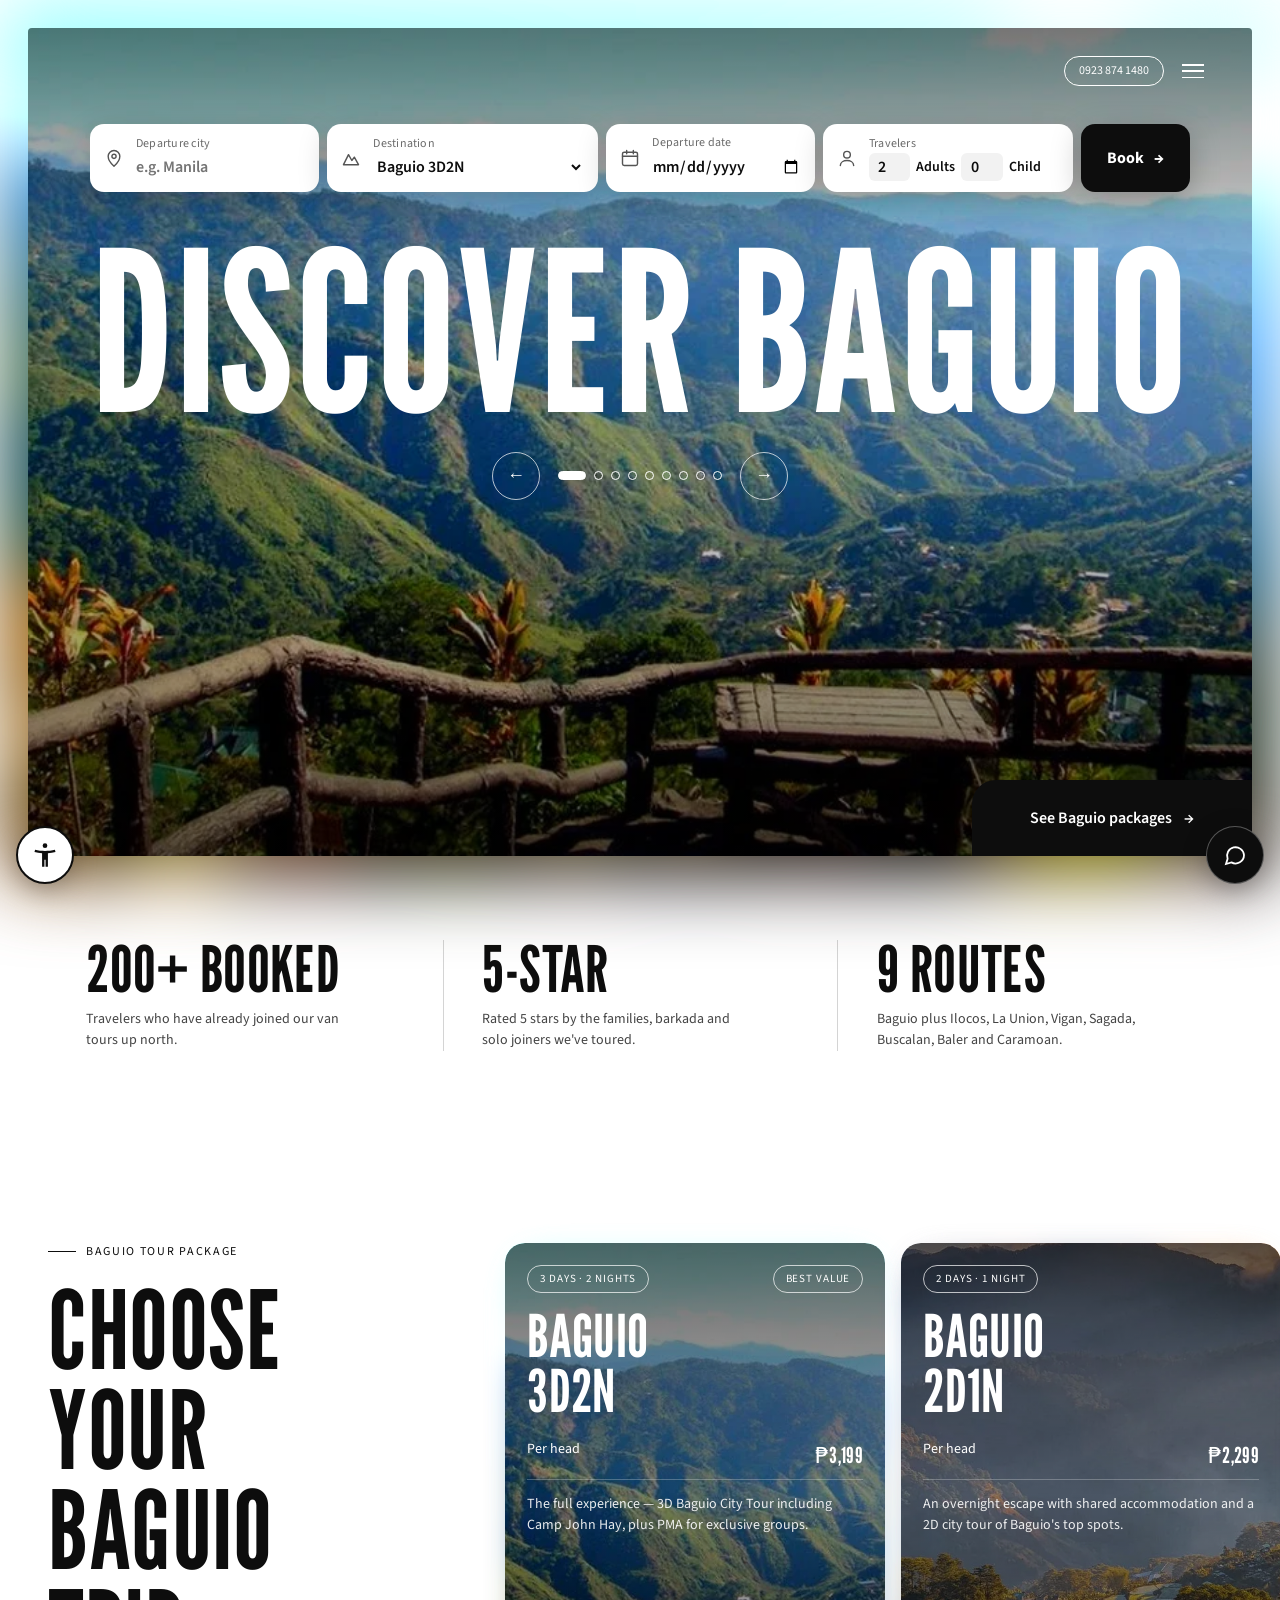
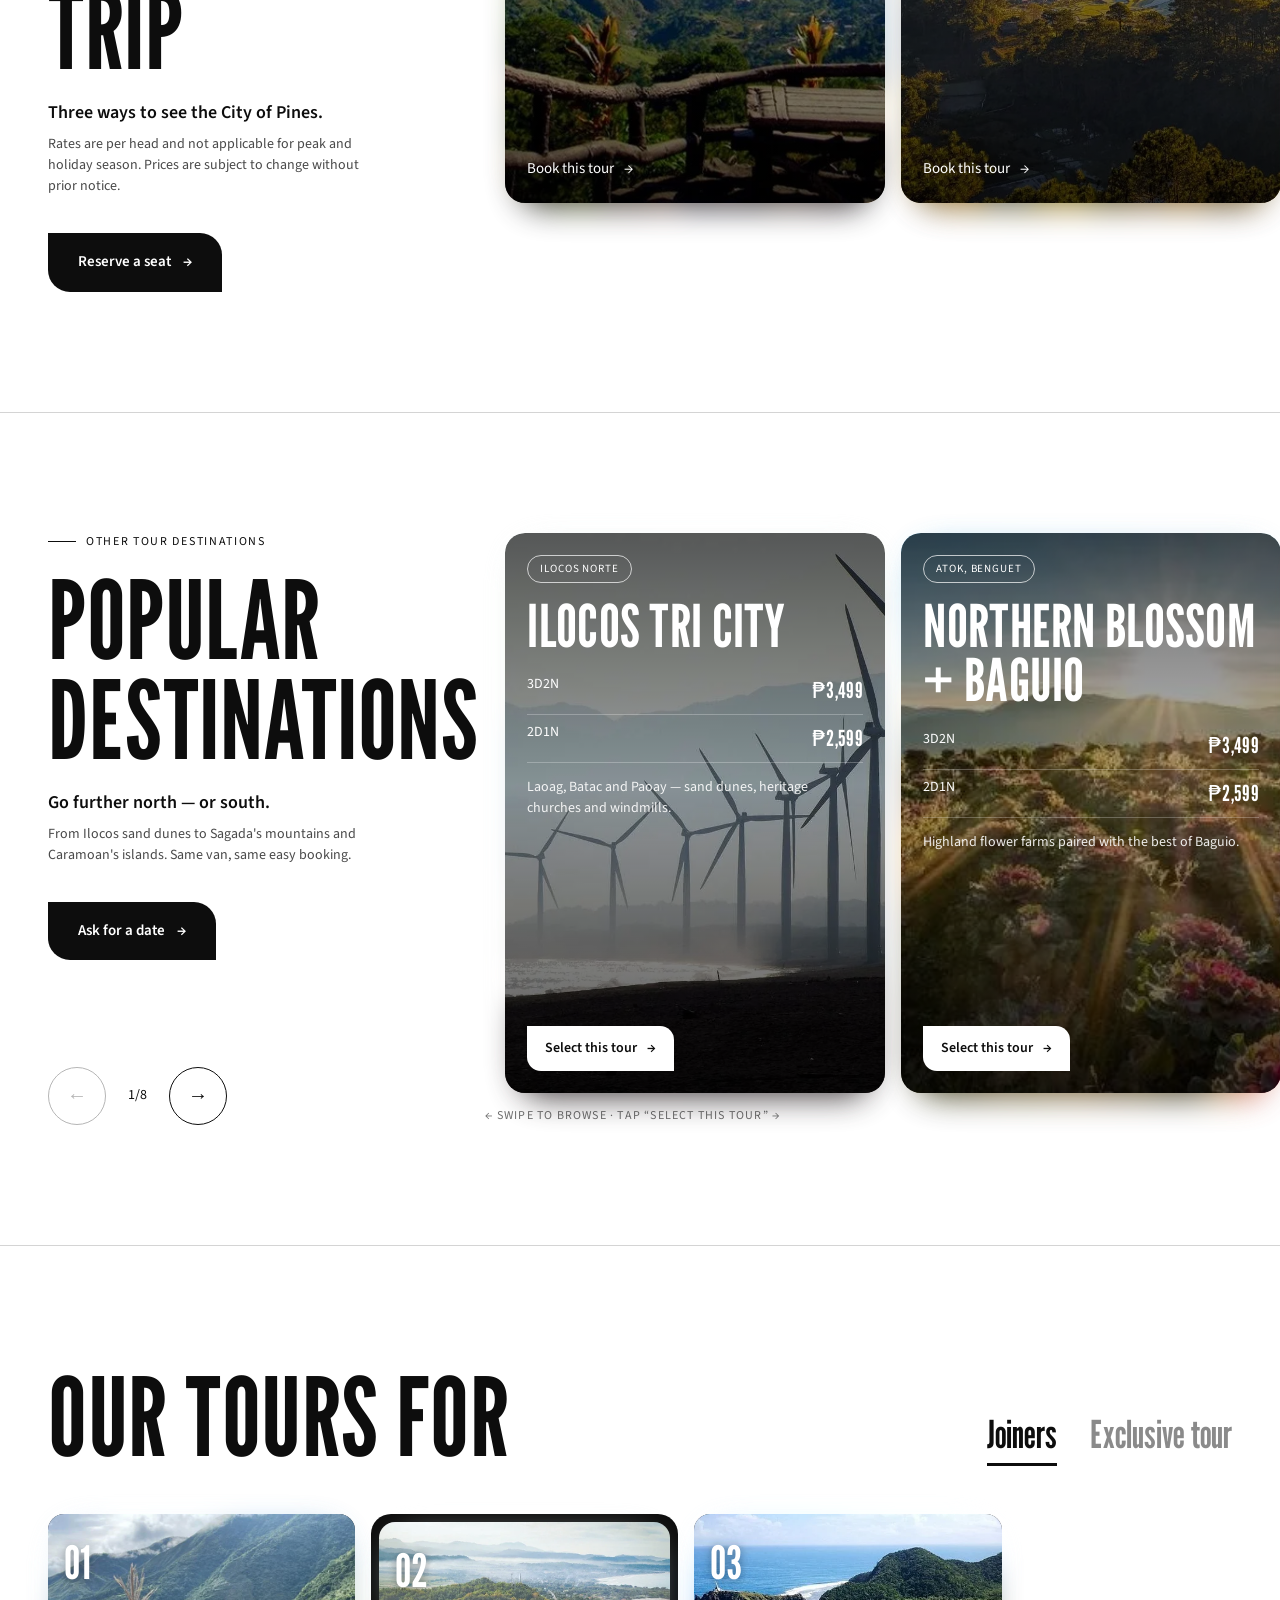
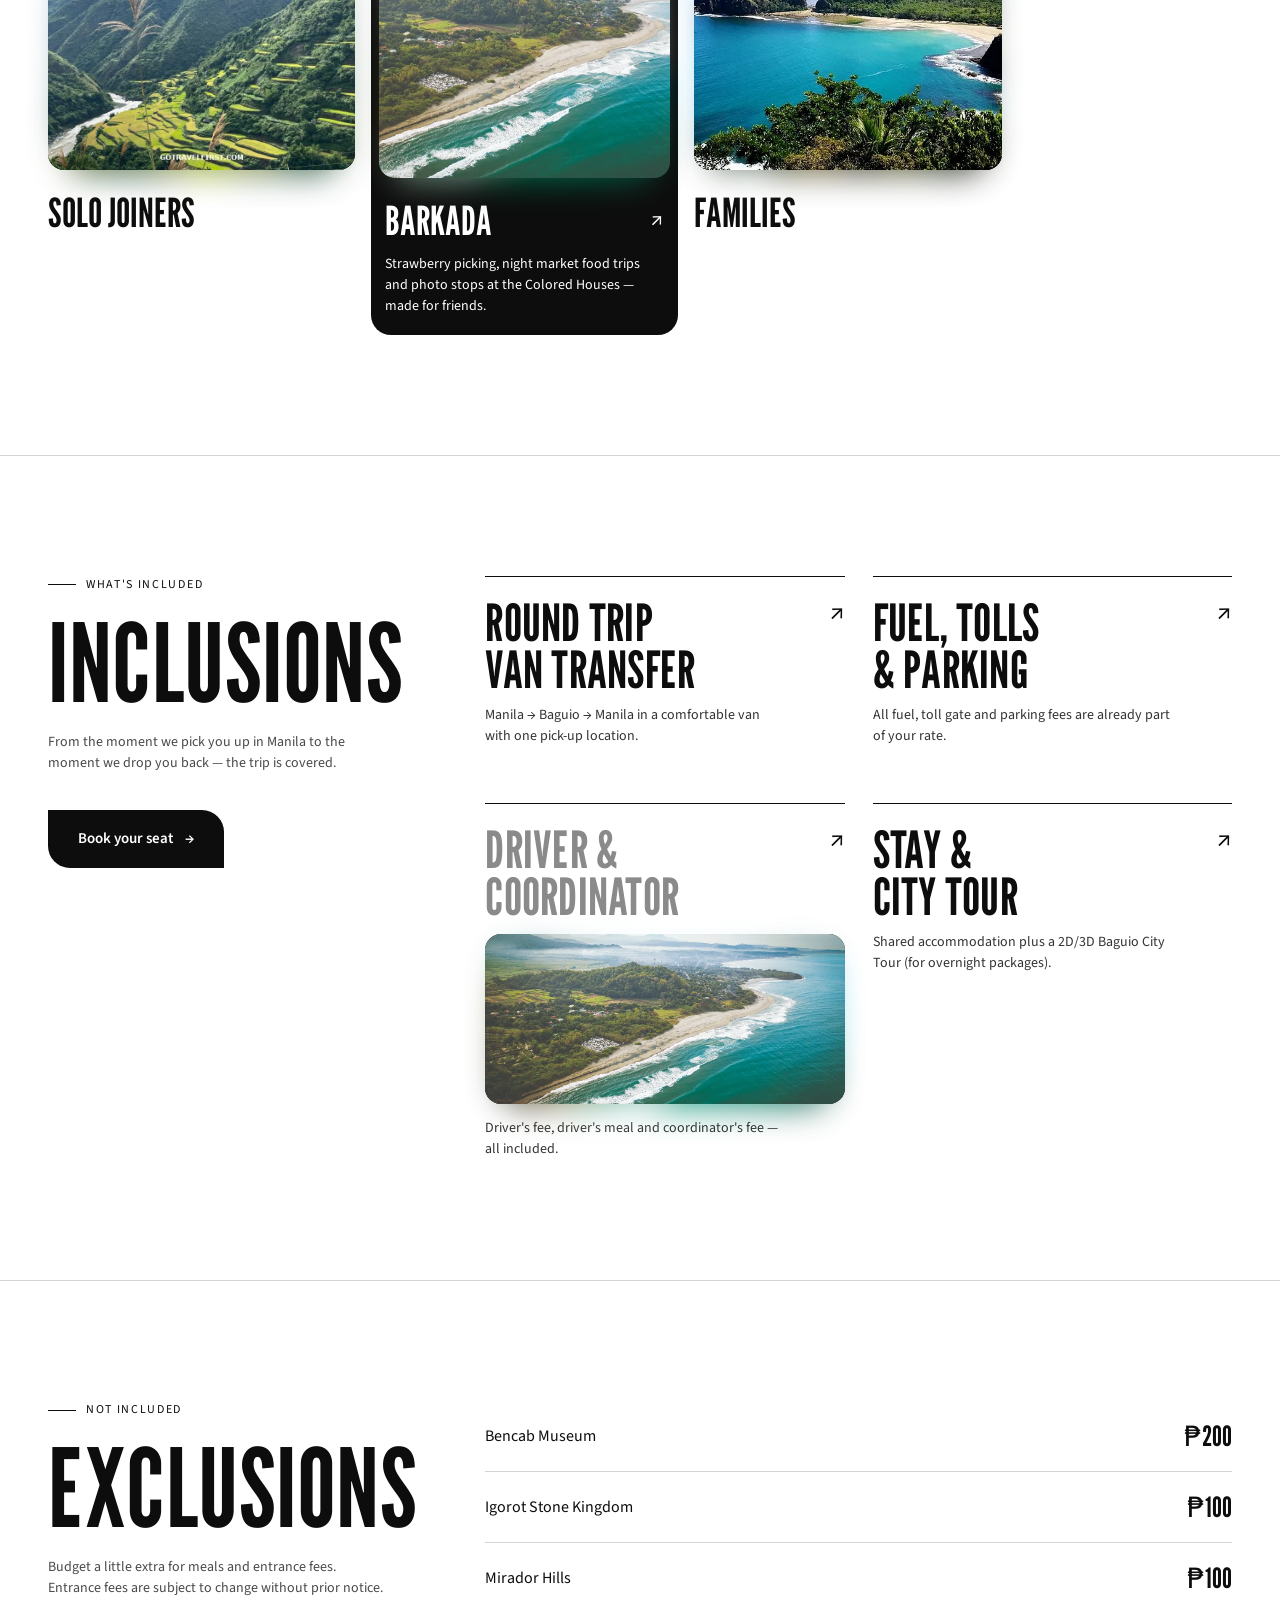
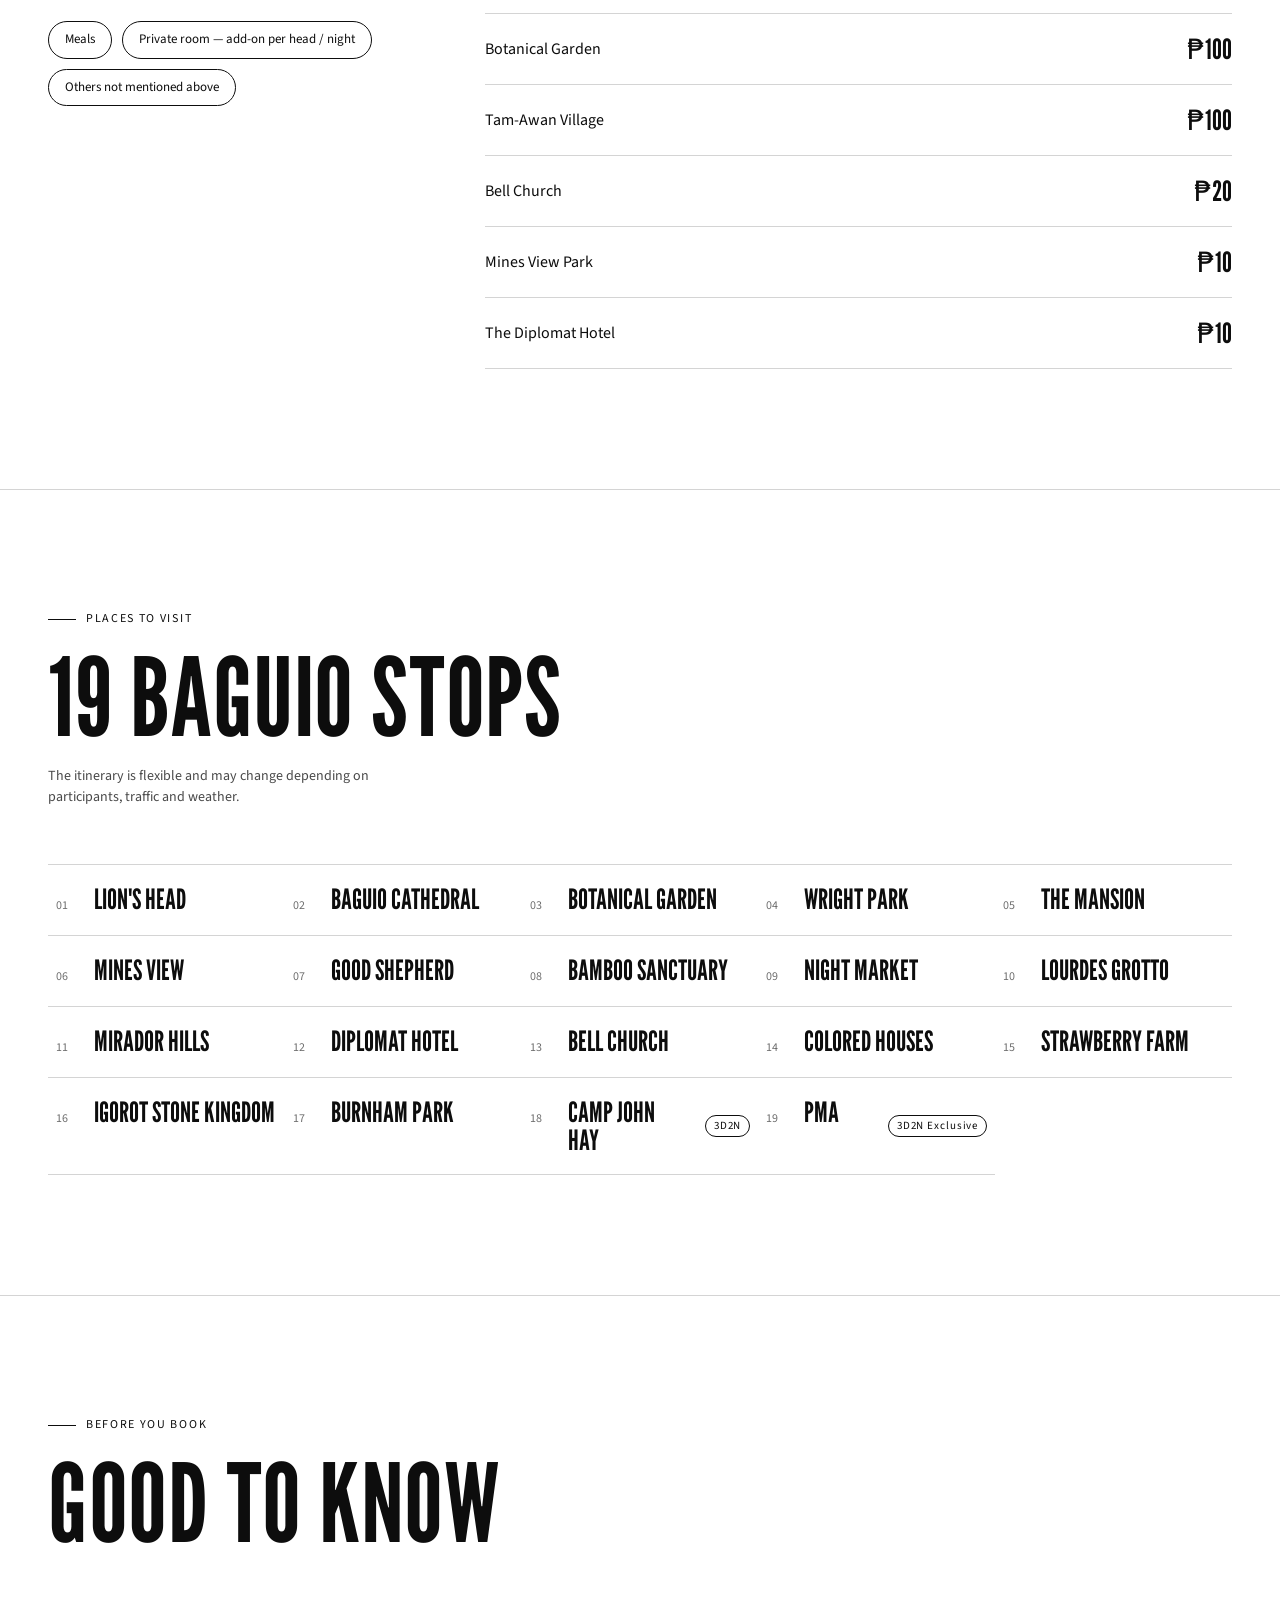
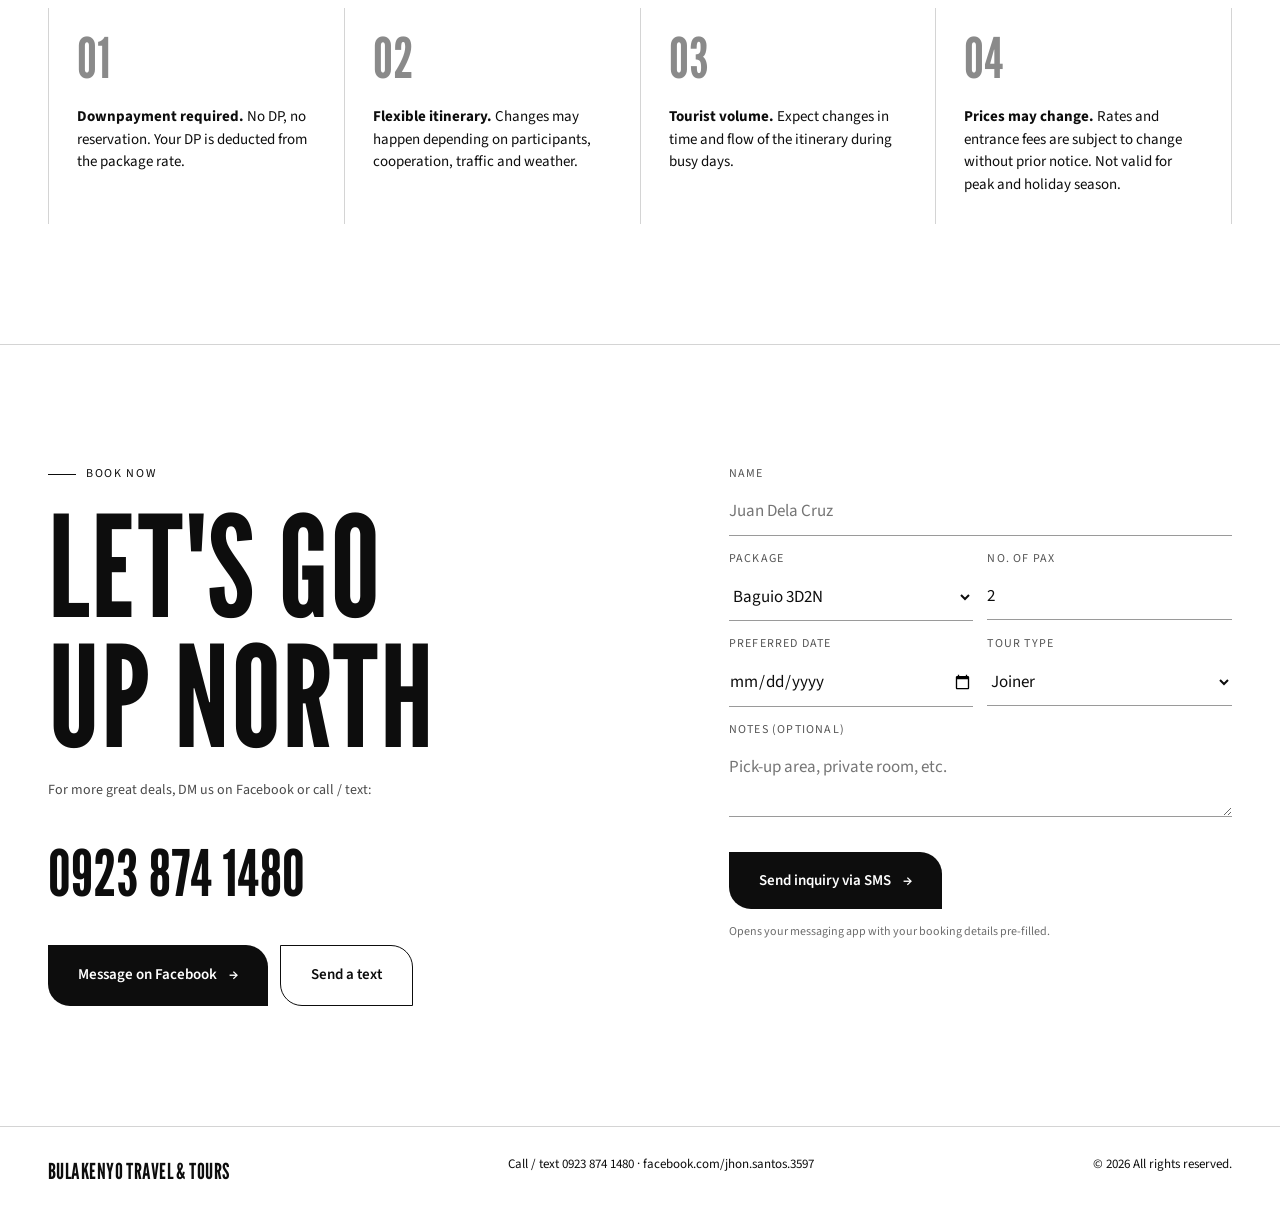
==== commit 4de13b67: "Round the corners of photo cards Co-Authored-By: Claude Opus 5.5 <noreply@anthropic.com> Claude-Sess" ====
--- a/baguio-tours/index.html
+++ b/baguio-tours/index.html
@@ -437,6 +437,13 @@
   .glow{position:absolute;inset:16px 14px -4px;z-index:-1;background:center/cover no-repeat;filter:blur(16px) saturate(1.8) brightness(1.05);opacity:.8;pointer-events:none;transition:opacity .4s, transform .4s}
   .pcard:hover > .glow,.who:hover .glow,.svc:hover .glow{opacity:1;transform:scale(1.04)}
   .glow-host{isolation:isolate}
+  /* rounded photo boxes */
+  .pcard,.pcard .ph{border-radius:20px}
+  .pcard .ph::after{border-radius:inherit}
+  .who .ph,.svc .ph{border-radius:16px}
+  .who .ph img,.svc .ph img{border-radius:inherit}
+  .who.active{border-radius:20px}
+  .glow{border-radius:24px}
   .pcard > .glow.glow{position:absolute}
   .svc .ph{position:relative}
   .pcard > *:not(.ph){position:relative}
